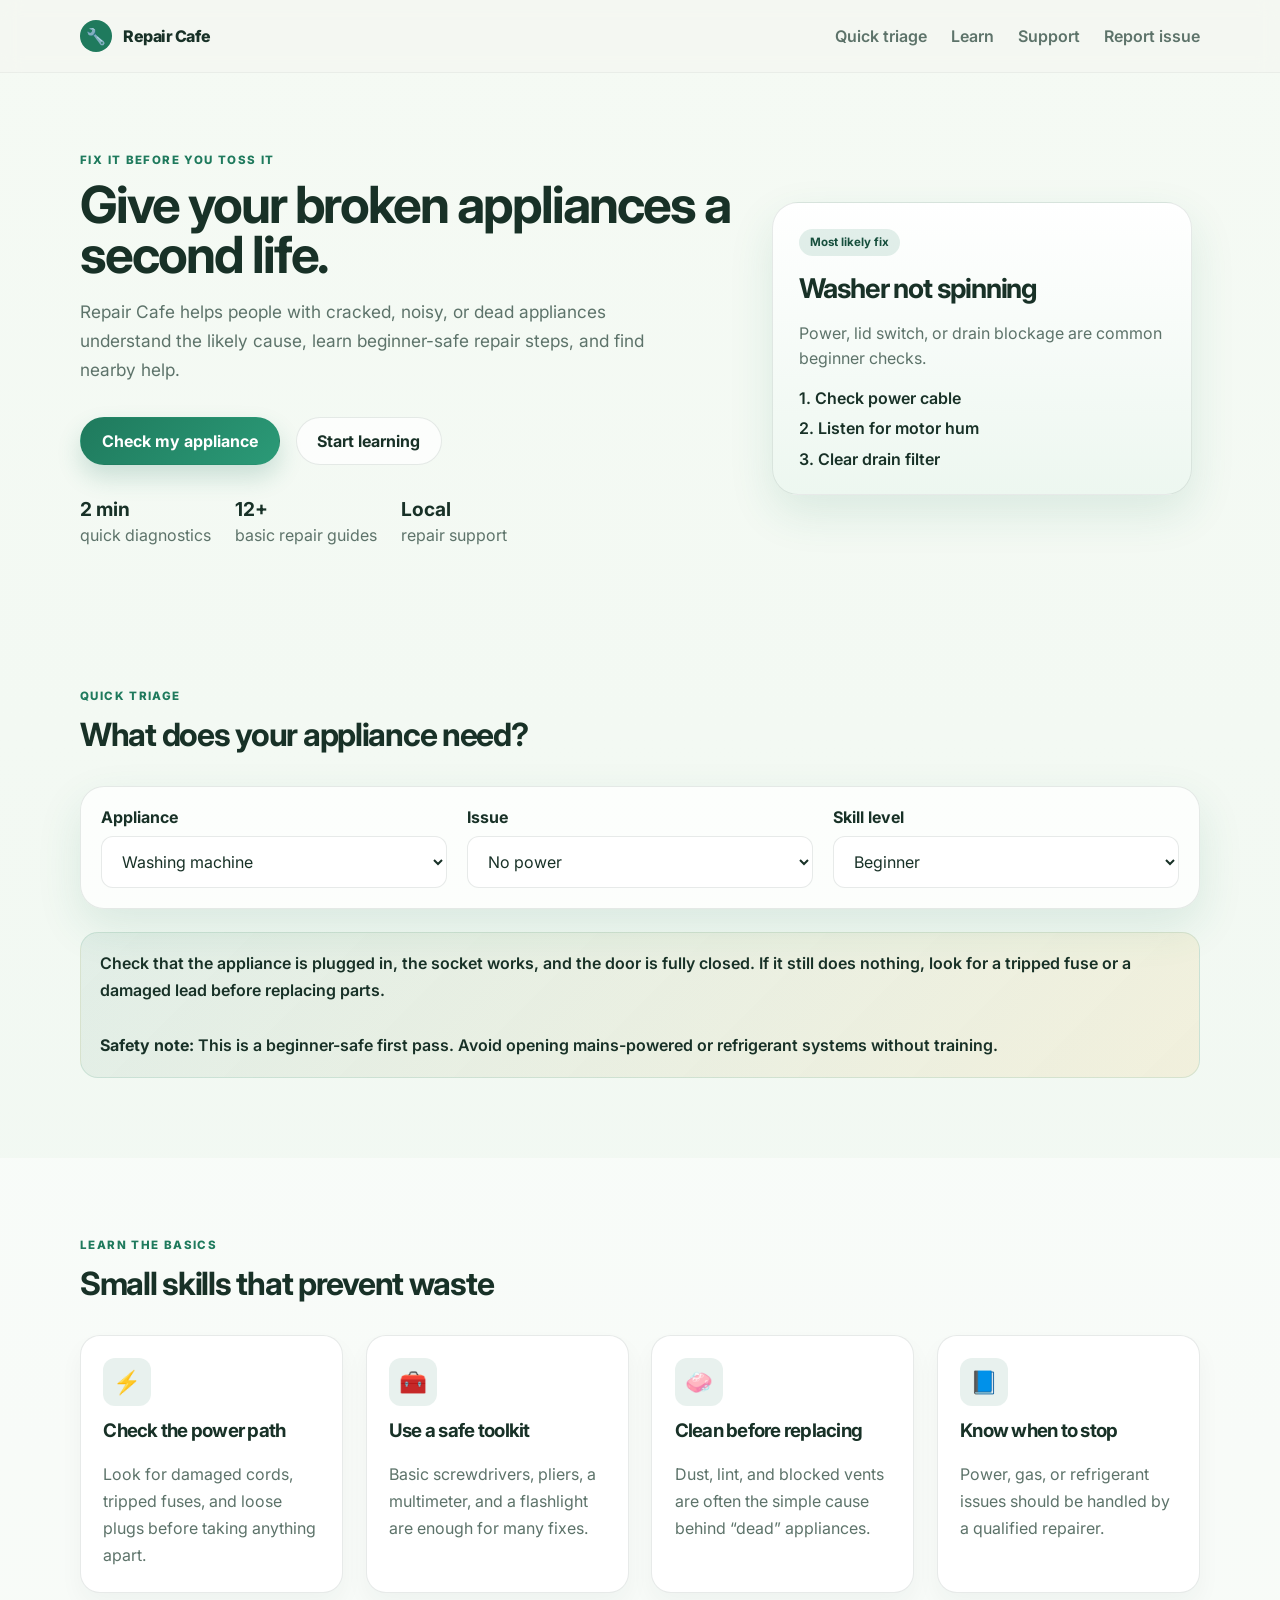
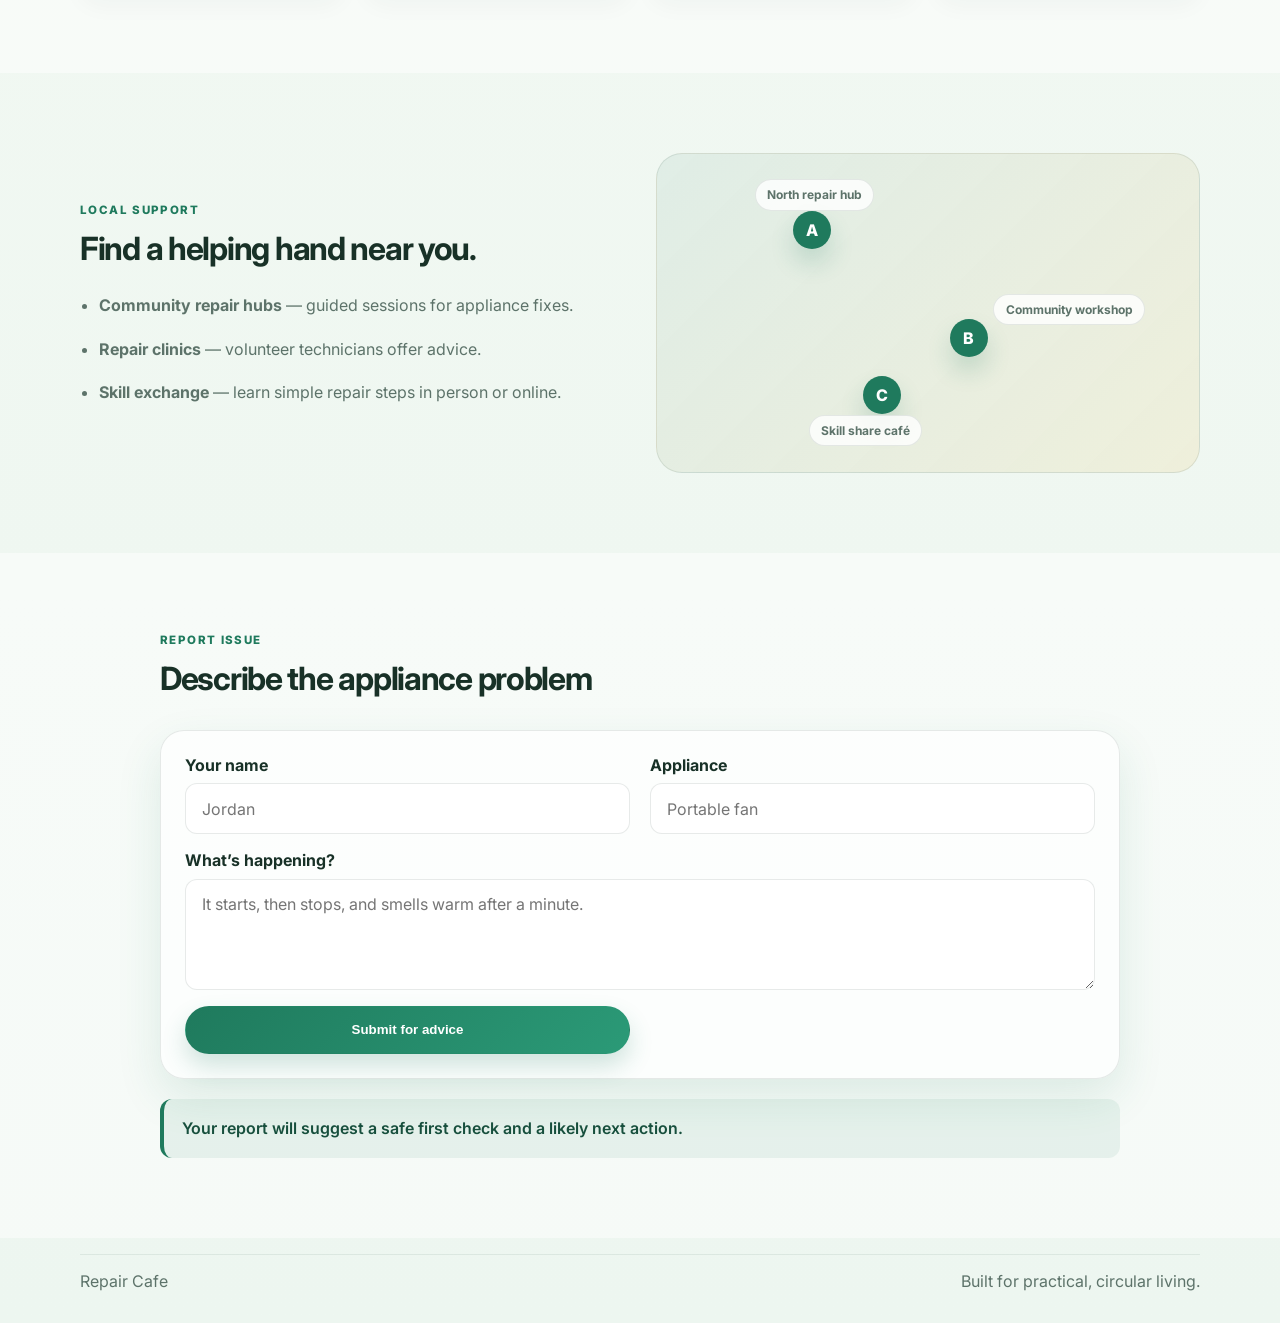
==== index.html @ 69045979 "Initial Repair Cafe app" ====
<!DOCTYPE html>
<html lang="en">
  <head>
    <meta charset="UTF-8" />
    <meta name="viewport" content="width=device-width, initial-scale=1.0" />
    <title>Repair Cafe</title>
    <meta
      name="description"
      content="Repair Cafe helps people diagnose small appliance problems, learn beginner repair skills, and find local repair support before discarding broken items."
    />
    <link rel="preconnect" href="https://fonts.googleapis.com" />
    <link rel="preconnect" href="https://fonts.gstatic.com" crossorigin />
    <link
      href="https://fonts.googleapis.com/css2?family=Inter:wght@400;500;600;700;800&display=swap"
      rel="stylesheet"
    />
    <link rel="stylesheet" href="styles.css" />
  </head>
  <body>
    <header class="topbar">
      <div class="container nav">
        <div class="brand">
          <span class="brand-mark">🔧</span>
          <span>Repair Cafe</span>
        </div>
        <nav class="nav-links">
          <a href="#triage">Quick triage</a>
          <a href="#lessons">Learn</a>
          <a href="#support">Support</a>
          <a href="#report">Report issue</a>
        </nav>
      </div>
    </header>

    <main>
      <section class="hero">
        <div class="container hero-grid">
          <div class="hero-copy">
            <p class="eyebrow">Fix it before you toss it</p>
            <h1>Give your broken appliances a second life.</h1>
            <p class="lead">
              Repair Cafe helps people with cracked, noisy, or dead appliances understand the
              likely cause, learn beginner-safe repair steps, and find nearby help.
            </p>
            <div class="hero-actions">
              <a href="#report" class="button primary">Check my appliance</a>
              <a href="#lessons" class="button secondary">Start learning</a>
            </div>
            <ul class="hero-stats">
              <li><strong>2 min</strong><span>quick diagnostics</span></li>
              <li><strong>12+</strong><span>basic repair guides</span></li>
              <li><strong>Local</strong><span>repair support</span></li>
            </ul>
          </div>

          <div class="hero-card">
            <div class="mini-card">
              <span class="chip success">Most likely fix</span>
              <h3>Washer not spinning</h3>
              <p>Power, lid switch, or drain blockage are common beginner checks.</p>
              <div class="step-list">
                <span>1. Check power cable</span>
                <span>2. Listen for motor hum</span>
                <span>3. Clear drain filter</span>
              </div>
            </div>
          </div>
        </div>
      </section>

      <section id="triage" class="triage section">
        <div class="container">
          <div class="section-heading">
            <p class="eyebrow">Quick triage</p>
            <h2>What does your appliance need?</h2>
          </div>

          <div class="triage-panel">
            <div class="field-group">
              <label for="applianceType">Appliance</label>
              <select id="applianceType">
                <option value="washing-machine">Washing machine</option>
                <option value="fan">Fan</option>
                <option value="kettle">Kettle</option>
                <option value="vacuum">Vacuum</option>
                <option value="microwave">Microwave</option>
                <option value="toaster">Toaster</option>
                <option value="fridge">Fridge</option>
              </select>
            </div>

            <div class="field-group">
              <label for="issueType">Issue</label>
              <select id="issueType">
                <option value="no-power">No power</option>
                <option value="makes-noise">Makes noise</option>
                <option value="overheats">Overheats</option>
                <option value="leaks">Leaks</option>
                <option value="not-working">Not working</option>
                <option value="slow">Runs slowly</option>
              </select>
            </div>

            <div class="field-group">
              <label for="skillLevel">Skill level</label>
              <select id="skillLevel">
                <option value="beginner">Beginner</option>
                <option value="confident">Confident beginner</option>
                <option value="intermediate">Intermediate</option>
              </select>
            </div>
          </div>

          <div class="result-box" id="diagnosisResult">
            We’ll suggest the safest first checks and the best next step.
          </div>
        </div>
      </section>

      <section id="lessons" class="section alt-bg">
        <div class="container">
          <div class="section-heading">
            <p class="eyebrow">Learn the basics</p>
            <h2>Small skills that prevent waste</h2>
          </div>

          <div class="cards-grid">
            <article class="info-card">
              <span class="icon">⚡</span>
              <h3>Check the power path</h3>
              <p>Look for damaged cords, tripped fuses, and loose plugs before taking anything apart.</p>
            </article>
            <article class="info-card">
              <span class="icon">🧰</span>
              <h3>Use a safe toolkit</h3>
              <p>Basic screwdrivers, pliers, a multimeter, and a flashlight are enough for many fixes.</p>
            </article>
            <article class="info-card">
              <span class="icon">🧼</span>
              <h3>Clean before replacing</h3>
              <p>Dust, lint, and blocked vents are often the simple cause behind “dead” appliances.</p>
            </article>
            <article class="info-card">
              <span class="icon">📘</span>
              <h3>Know when to stop</h3>
              <p>Power, gas, or refrigerant issues should be handled by a qualified repairer.</p>
            </article>
          </div>
        </div>
      </section>

      <section id="support" class="section">
        <div class="container support-layout">
          <div>
            <p class="eyebrow">Local support</p>
            <h2>Find a helping hand near you.</h2>
            <ul class="support-list">
              <li><strong>Community repair hubs</strong> — guided sessions for appliance fixes.</li>
              <li><strong>Repair clinics</strong> — volunteer technicians offer advice.</li>
              <li><strong>Skill exchange</strong> — learn simple repair steps in person or online.</li>
            </ul>
          </div>

          <div class="map-card">
            <div class="map-pin pin-a">A</div>
            <div class="map-pin pin-b">B</div>
            <div class="map-pin pin-c">C</div>
            <div class="map-label label-a">North repair hub</div>
            <div class="map-label label-b">Community workshop</div>
            <div class="map-label label-c">Skill share café</div>
          </div>
        </div>
      </section>

      <section id="report" class="section alt-bg">
        <div class="container form-wrap">
          <div class="section-heading narrow">
            <p class="eyebrow">Report issue</p>
            <h2>Describe the appliance problem</h2>
          </div>

          <form id="repairForm" class="repair-form">
            <div class="field-group">
              <label for="name">Your name</label>
              <input id="name" type="text" placeholder="Jordan" />
            </div>
            <div class="field-group">
              <label for="appliance">Appliance</label>
              <input id="appliance" type="text" placeholder="Portable fan" />
            </div>
            <div class="field-group full-width">
              <label for="symptoms">What’s happening?</label>
              <textarea id="symptoms" rows="4" placeholder="It starts, then stops, and smells warm after a minute."></textarea>
            </div>
            <button type="submit" class="button primary">Submit for advice</button>
          </form>

          <div id="formOutput" class="form-output" aria-live="polite">
            Your report will suggest a safe first check and a likely next action.
          </div>
        </div>
      </section>
    </main>

    <footer class="footer">
      <div class="container footer-row">
        <span>Repair Cafe</span>
        <span>Built for practical, circular living.</span>
      </div>
    </footer>

    <script src="script.js"></script>
  </body>
</html>
---- styles.css ----
:root {
  --bg: #f4f7f2;
  --surface: #ffffff;
  --surface-strong: #eef7ee;
  --primary: #1f7a5d;
  --primary-dark: #174f3d;
  --accent: #f0b841;
  --text: #183127;
  --muted: #5d736a;
  --border: rgba(24, 49, 39, 0.1);
  --shadow: 0 18px 45px rgba(31, 122, 93, 0.12);
}

* {
  box-sizing: border-box;
}

html {
  scroll-behavior: smooth;
}

body {
  margin: 0;
  font-family: "Inter", sans-serif;
  background: linear-gradient(180deg, #f5faf4 0%, #edf6f0 100%);
  color: var(--text);
}

a {
  color: inherit;
  text-decoration: none;
}

img {
  max-width: 100%;
  display: block;
}

.container {
  width: min(1120px, calc(100% - 2rem));
  margin: 0 auto;
}

.section {
  padding: 5rem 0;
}

.alt-bg {
  background: rgba(255, 255, 255, 0.52);
}

.topbar {
  position: sticky;
  top: 0;
  z-index: 20;
  background: rgba(244, 247, 242, 0.82);
  backdrop-filter: blur(10px);
  border-bottom: 1px solid rgba(24, 49, 39, 0.05);
}

.nav {
  display: flex;
  align-items: center;
  justify-content: space-between;
  min-height: 72px;
}

.brand {
  display: inline-flex;
  align-items: center;
  gap: 0.7rem;
  font-weight: 800;
  letter-spacing: -0.03em;
}

.brand-mark {
  display: inline-grid;
  place-items: center;
  width: 2rem;
  height: 2rem;
  border-radius: 50%;
  background: var(--primary);
  color: white;
}

.nav-links {
  display: flex;
  gap: 1.5rem;
  color: var(--muted);
  font-weight: 600;
}

.hero {
  padding: 5rem 0 4rem;
}

.hero-grid {
  display: grid;
  grid-template-columns: 1.2fr 0.8fr;
  gap: 2rem;
  align-items: center;
}

.eyebrow {
  margin: 0 0 0.75rem;
  color: var(--primary);
  text-transform: uppercase;
  letter-spacing: 0.12em;
  font-size: 0.72rem;
  font-weight: 800;
}

h1,
h2,
h3 {
  margin-top: 0;
  letter-spacing: -0.04em;
}

h1 {
  font-size: clamp(2.6rem, 4vw, 4.4rem);
  line-height: 0.98;
  margin-bottom: 1rem;
}

h2 {
  font-size: clamp(2rem, 2.4vw, 3rem);
  margin-bottom: 1.5rem;
}

.lead {
  max-width: 620px;
  font-size: 1.08rem;
  line-height: 1.7;
  color: var(--muted);
}

.hero-actions {
  display: flex;
  flex-wrap: wrap;
  gap: 1rem;
  margin: 2rem 0;
}

.button {
  display: inline-flex;
  align-items: center;
  justify-content: center;
  min-height: 48px;
  padding: 0.8rem 1.3rem;
  border-radius: 999px;
  font-weight: 700;
  border: 1px solid transparent;
  transition: transform 0.15s ease, box-shadow 0.15s ease;
}

.button:hover {
  transform: translateY(-1px);
}

.button.primary {
  background: linear-gradient(135deg, var(--primary), #2b9a77);
  color: white;
  box-shadow: 0 12px 25px rgba(31, 122, 93, 0.2);
}

.button.secondary {
  border-color: var(--border);
  background: rgba(255, 255, 255, 0.7);
}

.hero-stats {
  display: flex;
  gap: 1.5rem;
  flex-wrap: wrap;
  list-style: none;
  padding: 0;
  margin: 1.5rem 0 0;
}

.hero-stats li {
  display: flex;
  flex-direction: column;
  gap: 0.25rem;
  color: var(--muted);
}

.hero-stats strong {
  font-size: 1.2rem;
  color: var(--text);
}

.hero-card {
  display: flex;
  justify-content: center;
}

.mini-card {
  width: min(100%, 420px);
  background: linear-gradient(180deg, var(--surface) 0%, #edf7f0 100%);
  border: 1px solid var(--border);
  border-radius: 26px;
  box-shadow: var(--shadow);
  padding: 1.6rem;
}

.chip {
  display: inline-flex;
  align-items: center;
  padding: 0.4rem 0.7rem;
  border-radius: 999px;
  font-size: 0.72rem;
  font-weight: 700;
}

.chip.success {
  background: rgba(31, 122, 93, 0.12);
  color: var(--primary-dark);
}

.mini-card h3 {
  margin: 1rem 0 0.4rem;
  font-size: 1.7rem;
}

.mini-card p {
  color: var(--muted);
  line-height: 1.6;
  margin-bottom: 1rem;
}

.step-list {
  display: grid;
  gap: 0.65rem;
  color: var(--text);
  font-weight: 600;
}

.section-heading {
  margin-bottom: 2rem;
}

.section-heading.narrow {
  max-width: 480px;
}

.triage-panel {
  display: grid;
  grid-template-columns: repeat(3, minmax(0, 1fr));
  gap: 1.25rem;
  background: rgba(255, 255, 255, 0.72);
  border: 1px solid var(--border);
  border-radius: 24px;
  padding: 1.25rem;
  box-shadow: var(--shadow);
}

.field-group {
  display: flex;
  flex-direction: column;
  gap: 0.55rem;
}

.field-group label {
  font-weight: 700;
  color: var(--text);
}

select,
input,
textarea {
  width: 100%;
  padding: 0.9rem 1rem;
  border-radius: 12px;
  border: 1px solid var(--border);
  background: #fff;
  font: inherit;
  color: var(--text);
}

.result-box {
  margin-top: 1.4rem;
  background: linear-gradient(135deg, rgba(31, 122, 93, 0.08), rgba(240, 184, 65, 0.12));
  border: 1px solid rgba(31, 122, 93, 0.12);
  border-radius: 18px;
  padding: 1.1rem 1.2rem;
  line-height: 1.7;
  font-weight: 600;
}

.cards-grid {
  display: grid;
  grid-template-columns: repeat(4, minmax(0, 1fr));
  gap: 1.4rem;
}

.info-card {
  background: var(--surface);
  border: 1px solid var(--border);
  border-radius: 20px;
  padding: 1.4rem;
  box-shadow: 0 12px 24px rgba(24, 49, 39, 0.04);
}

.icon {
  display: inline-grid;
  place-items: center;
  width: 3rem;
  height: 3rem;
  border-radius: 12px;
  background: rgba(31, 122, 93, 0.1);
  font-size: 1.4rem;
  margin-bottom: 0.8rem;
}

.info-card p {
  margin: 0;
  color: var(--muted);
  line-height: 1.7;
}

.support-layout {
  display: grid;
  grid-template-columns: 1fr 1fr;
  gap: 2rem;
  align-items: center;
}

.support-list {
  display: grid;
  gap: 1rem;
  padding-left: 1.2rem;
  color: var(--muted);
  line-height: 1.7;
}

.map-card {
  position: relative;
  min-height: 320px;
  border-radius: 26px;
  background: linear-gradient(135deg, rgba(31, 122, 93, 0.08), rgba(240, 184, 65, 0.12));
  border: 1px solid var(--border);
  overflow: hidden;
}

.map-pin {
  position: absolute;
  width: 2.4rem;
  height: 2.4rem;
  display: grid;
  place-items: center;
  border-radius: 50%;
  font-weight: 800;
  background: var(--primary);
  color: white;
  box-shadow: 0 14px 24px rgba(31, 122, 93, 0.2);
}

.pin-a { top: 18%; left: 25%; }
.pin-b { top: 52%; left: 54%; }
.pin-c { bottom: 18%; left: 38%; }

.map-label {
  position: absolute;
  background: rgba(255, 255, 255, 0.8);
  border: 1px solid var(--border);
  border-radius: 999px;
  padding: 0.45rem 0.7rem;
  font-size: 0.75rem;
  font-weight: 700;
  color: var(--muted);
}

.label-a { top: 8%; left: 18%; }
.label-b { top: 44%; right: 10%; }
.label-c { bottom: 8%; left: 28%; }

.form-wrap {
  max-width: 960px;
}

.repair-form {
  display: grid;
  grid-template-columns: repeat(2, minmax(0, 1fr));
  gap: 1rem 1.25rem;
  background: rgba(255, 255, 255, 0.68);
  border: 1px solid var(--border);
  border-radius: 24px;
  padding: 1.5rem;
  box-shadow: var(--shadow);
}

.full-width {
  grid-column: 1 / -1;
}

.form-output {
  margin-top: 1.25rem;
  background: rgba(31, 122, 93, 0.08);
  color: var(--primary-dark);
  border-left: 4px solid var(--primary);
  border-radius: 12px;
  padding: 1rem 1.1rem;
  line-height: 1.7;
  font-weight: 600;
}

.footer {
  padding: 1rem 0 2rem;
  color: var(--muted);
}

.footer-row {
  display: flex;
  justify-content: space-between;
  gap: 1rem;
  border-top: 1px solid rgba(24, 49, 39, 0.08);
  padding-top: 1rem;
}

@media (max-width: 820px) {
  .hero-grid,
  .support-layout,
  .triage-panel,
  .cards-grid,
  .repair-form {
    grid-template-columns: 1fr;
  }

  .nav {
    align-items: flex-start;
    padding: 0.8rem 0;
    gap: 1rem;
    flex-direction: column;
  }

  .nav-links {
    flex-wrap: wrap;
    gap: 0.8rem 1rem;
  }

  .footer-row {
    flex-direction: column;
  }
}
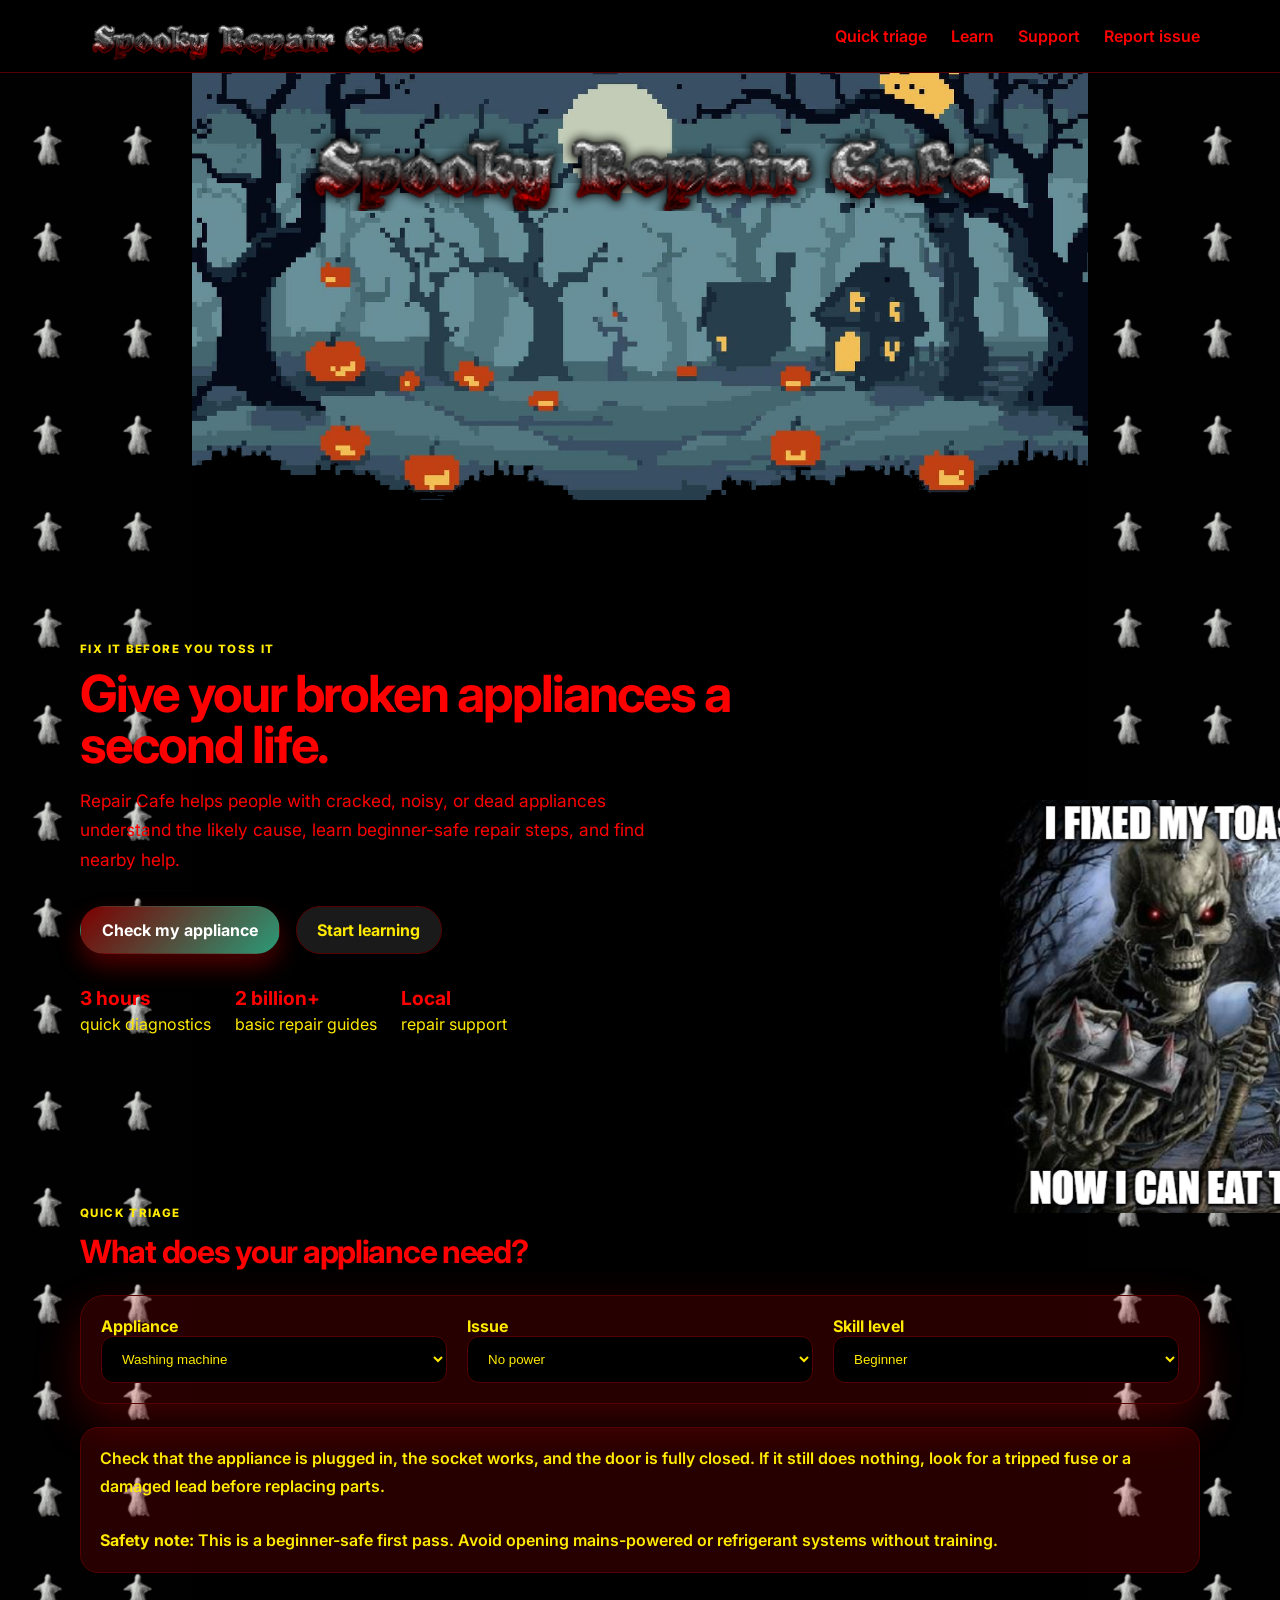
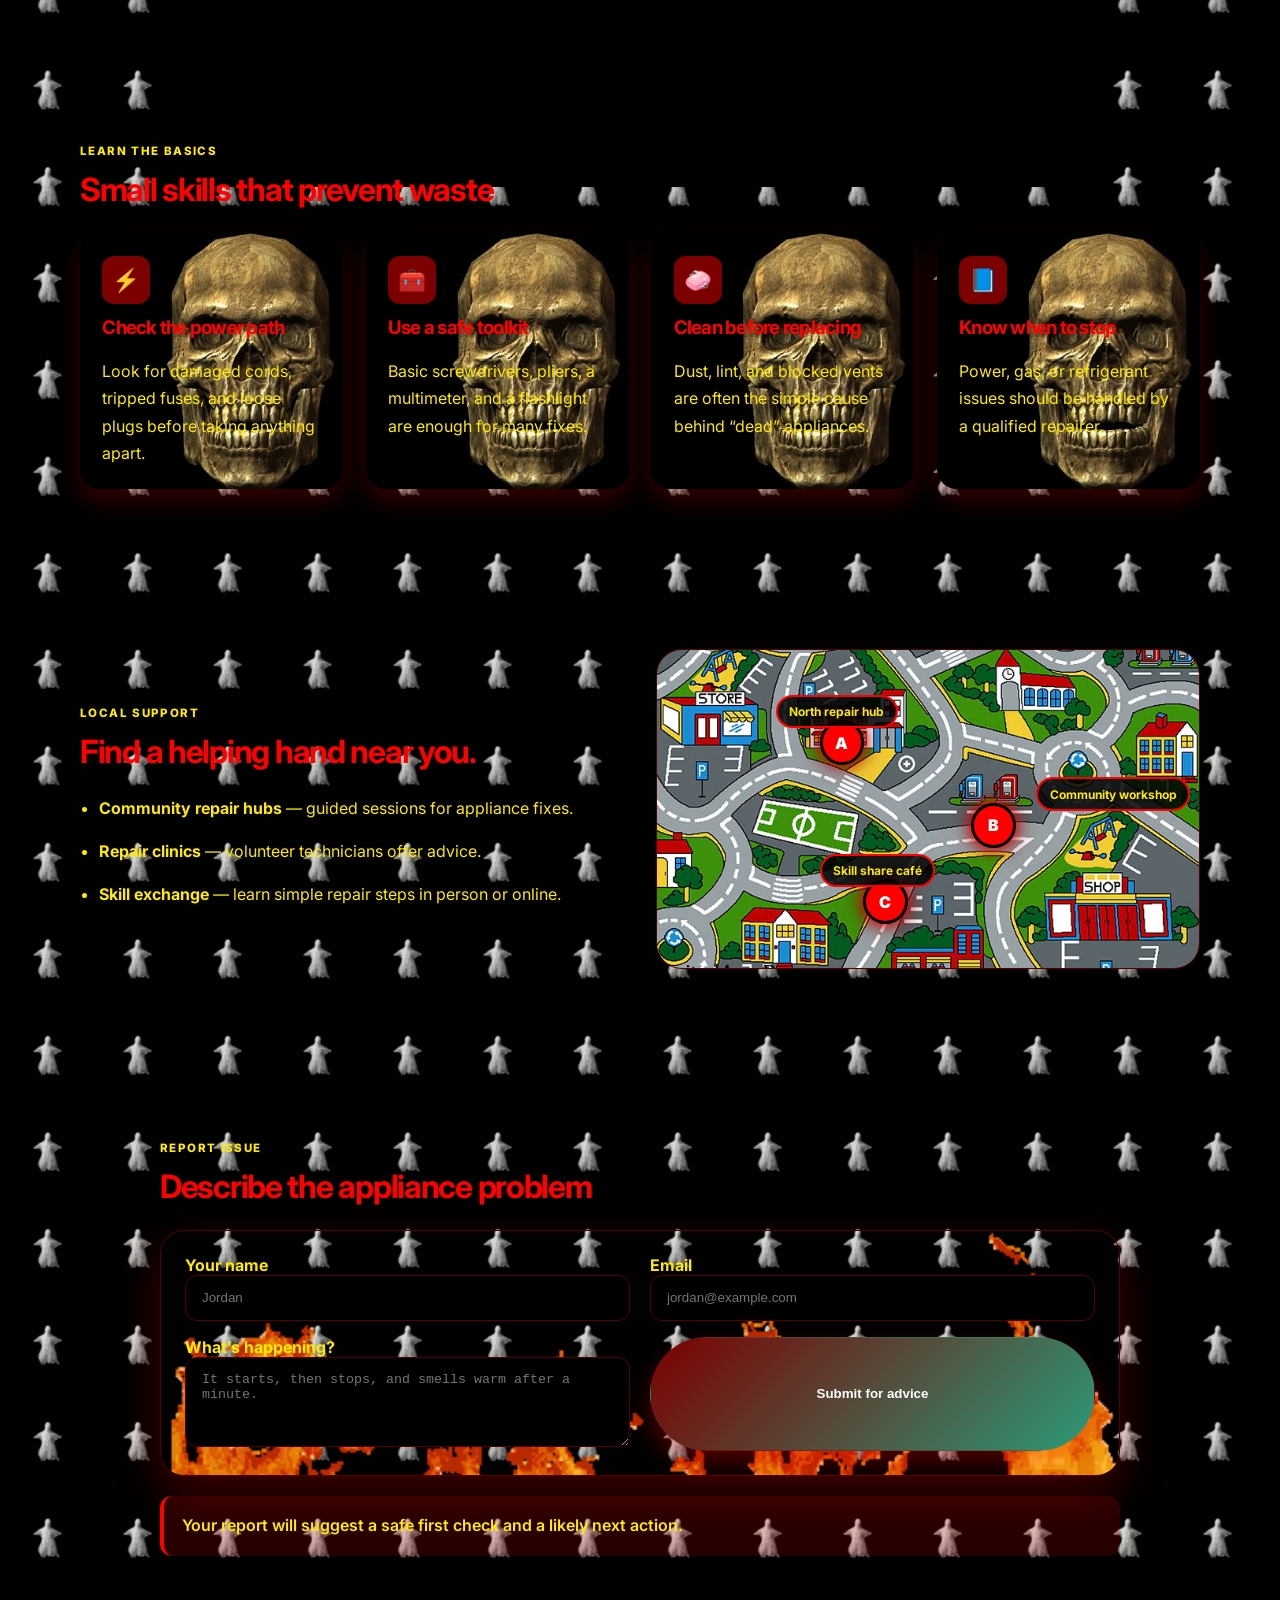
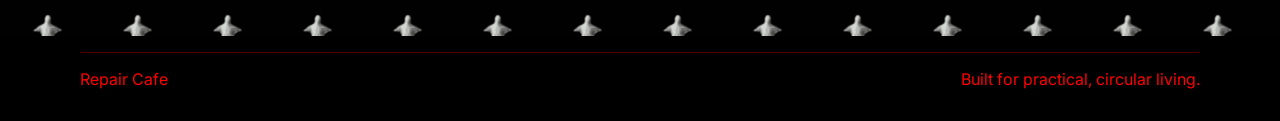
==== commit 8fb09cd6: "Publish spooky Repair Cafe assignment" ====
--- a/index.html
+++ b/index.html
@@ -3,71 +3,105 @@
   <head>
     <meta charset="UTF-8" />
     <meta name="viewport" content="width=device-width, initial-scale=1.0" />
-    <title>Repair Cafe</title>
+    <title>Spooky Repair Cafe</title>
+
+    <link rel="icon" type="image" href="/images/Costly-Repair2-300x300.png" />
+
     <meta
       name="description"
       content="Repair Cafe helps people diagnose small appliance problems, learn beginner repair skills, and find local repair support before discarding broken items."
     />
+
     <link rel="preconnect" href="https://fonts.googleapis.com" />
     <link rel="preconnect" href="https://fonts.gstatic.com" crossorigin />
     <link
       href="https://fonts.googleapis.com/css2?family=Inter:wght@400;500;600;700;800&display=swap"
       rel="stylesheet"
     />
+
     <link rel="stylesheet" href="styles.css" />
   </head>
+
   <body>
+
+    
+
+    <!-- Centered scrolling backdrop image -->
+    <div class="center-backdrop">
+      <img src="images/spookyimage.png" alt="" class="backdrop-img">
+    </div>
+
+    <!-- Header -->
     <header class="topbar">
       <div class="container nav">
+        
+
+        <!-- Brand logo -->
         <div class="brand">
-          <span class="brand-mark">🔧</span>
-          <span>Repair Cafe</span>
-        </div>
+          <img src="images/Cool Text - Spooky Repair Caf 516653141923763.png"
+               alt="Spooky Repair Cafe Logo"
+               class="brand-logo">
+        </div>
+
+        <!-- Navigation -->
         <nav class="nav-links">
           <a href="#triage">Quick triage</a>
           <a href="#lessons">Learn</a>
           <a href="#support">Support</a>
           <a href="#report">Report issue</a>
         </nav>
+
       </div>
     </header>
 
+    <!-- Main content -->
     <main>
+
+  <!-- Image directly under navbar -->
+  <div class="top-body-image-wrapper">
+    <img src="images/Cool Text - Spooky Repair Caf 516653141923763.png" alt="Top Body Image" class="top-body-image">
+  </div>
+  <div class="skeleton-parade">
+  <img src="images/200w.gif" class="skeleton">
+  <img src="images/200w.gif" class="skeleton">
+  <img src="images/200w.gif" class="skeleton">
+  </div>
+
+
+
+
+
+      <!-- Hero -->
       <section class="hero">
         <div class="container hero-grid">
           <div class="hero-copy">
             <p class="eyebrow">Fix it before you toss it</p>
             <h1>Give your broken appliances a second life.</h1>
+            
+
             <p class="lead">
               Repair Cafe helps people with cracked, noisy, or dead appliances understand the
               likely cause, learn beginner-safe repair steps, and find nearby help.
             </p>
+
             <div class="hero-actions">
               <a href="#report" class="button primary">Check my appliance</a>
               <a href="#lessons" class="button secondary">Start learning</a>
             </div>
+
             <ul class="hero-stats">
-              <li><strong>2 min</strong><span>quick diagnostics</span></li>
-              <li><strong>12+</strong><span>basic repair guides</span></li>
+              <li><strong>3 hours</strong><span>quick diagnostics</span></li>
+              <li><strong>2 billion+</strong><span>basic repair guides</span></li>
               <li><strong>Local</strong><span>repair support</span></li>
             </ul>
           </div>
-
-          <div class="hero-card">
-            <div class="mini-card">
-              <span class="chip success">Most likely fix</span>
-              <h3>Washer not spinning</h3>
-              <p>Power, lid switch, or drain blockage are common beginner checks.</p>
-              <div class="step-list">
-                <span>1. Check power cable</span>
-                <span>2. Listen for motor hum</span>
-                <span>3. Clear drain filter</span>
-              </div>
-            </div>
-          </div>
-        </div>
-      </section>
-
+        </div>
+        <div class="free-image-container">
+  <img src="images/Screenshot 2026-10-01 221556.png" class="free-image">
+</div>
+      </section>
+
+      <!-- Triage -->
       <section id="triage" class="triage section">
         <div class="container">
           <div class="section-heading">
@@ -117,6 +151,7 @@
         </div>
       </section>
 
+      <!-- Lessons -->
       <section id="lessons" class="section alt-bg">
         <div class="container">
           <div class="section-heading">
@@ -130,16 +165,19 @@
               <h3>Check the power path</h3>
               <p>Look for damaged cords, tripped fuses, and loose plugs before taking anything apart.</p>
             </article>
+
             <article class="info-card">
               <span class="icon">🧰</span>
               <h3>Use a safe toolkit</h3>
               <p>Basic screwdrivers, pliers, a multimeter, and a flashlight are enough for many fixes.</p>
             </article>
+
             <article class="info-card">
               <span class="icon">🧼</span>
               <h3>Clean before replacing</h3>
               <p>Dust, lint, and blocked vents are often the simple cause behind “dead” appliances.</p>
             </article>
+
             <article class="info-card">
               <span class="icon">📘</span>
               <h3>Know when to stop</h3>
@@ -149,11 +187,13 @@
         </div>
       </section>
 
+      <!-- Support -->
       <section id="support" class="section">
         <div class="container support-layout">
           <div>
             <p class="eyebrow">Local support</p>
             <h2>Find a helping hand near you.</h2>
+
             <ul class="support-list">
               <li><strong>Community repair hubs</strong> — guided sessions for appliance fixes.</li>
               <li><strong>Repair clinics</strong> — volunteer technicians offer advice.</li>
@@ -165,6 +205,7 @@
             <div class="map-pin pin-a">A</div>
             <div class="map-pin pin-b">B</div>
             <div class="map-pin pin-c">C</div>
+
             <div class="map-label label-a">North repair hub</div>
             <div class="map-label label-b">Community workshop</div>
             <div class="map-label label-c">Skill share café</div>
@@ -172,6 +213,7 @@
         </div>
       </section>
 
+      <!-- Report -->
       <section id="report" class="section alt-bg">
         <div class="container form-wrap">
           <div class="section-heading narrow">
@@ -184,14 +226,17 @@
               <label for="name">Your name</label>
               <input id="name" type="text" placeholder="Jordan" />
             </div>
-            <div class="field-group">
-              <label for="appliance">Appliance</label>
-              <input id="appliance" type="text" placeholder="Portable fan" />
-            </div>
+
+            <div class="field-group">
+              <label for="email">Email</label>
+              <input id="email" type="email" placeholder="jordan@example.com" />
+            </div>
+
             <div class="field-group full-width">
               <label for="symptoms">What’s happening?</label>
               <textarea id="symptoms" rows="4" placeholder="It starts, then stops, and smells warm after a minute."></textarea>
             </div>
+
             <button type="submit" class="button primary">Submit for advice</button>
           </form>
 
@@ -200,14 +245,20 @@
           </div>
         </div>
       </section>
+
     </main>
 
+    <!-- Footer -->
     <footer class="footer">
       <div class="container footer-row">
         <span>Repair Cafe</span>
         <span>Built for practical, circular living.</span>
       </div>
+      </div>
     </footer>
+
+
+
 
     <script src="script.js"></script>
   </body>
--- a/styles.css
+++ b/styles.css
@@ -1,33 +1,26 @@
-:root {
-  --bg: #f4f7f2;
-  --surface: #ffffff;
-  --surface-strong: #eef7ee;
-  --primary: #1f7a5d;
-  --primary-dark: #174f3d;
-  --accent: #f0b841;
-  --text: #183127;
-  --muted: #5d736a;
-  --border: rgba(24, 49, 39, 0.1);
-  --shadow: 0 18px 45px rgba(31, 122, 93, 0.12);
-}
-
+/* --------------------------------------------------
+   Global
+-------------------------------------------------- */
 * {
   box-sizing: border-box;
 }
 
 html {
-  scroll-behavior: smooth;
+  background-color: #000;
+  background-image: url("images/ghost-ghost-spinning.gif");
+  background-size: 90px;
 }
 
 body {
   margin: 0;
   font-family: "Inter", sans-serif;
-  background: linear-gradient(180deg, #f5faf4 0%, #edf6f0 100%);
-  color: var(--text);
+  color: #ff0000; /* main spooky red */
+  position: relative;
+  background-color: transparent;
 }
 
 a {
-  color: inherit;
+  color: #ff0000;
   text-decoration: none;
 }
 
@@ -45,17 +38,34 @@
   padding: 5rem 0;
 }
 
-.alt-bg {
-  background: rgba(255, 255, 255, 0.52);
-}
-
+/* --------------------------------------------------
+   Center Backdrop
+-------------------------------------------------- */
+.center-backdrop {
+  position: absolute;
+  top: 0;
+  left: 50%;
+  transform: translateX(-50%);
+  width: 70vw;
+  z-index: -1;
+  pointer-events: none;
+}
+
+.backdrop-img {
+  width: 100%;
+  height: auto;
+  display: block;
+}
+
+/* --------------------------------------------------
+   Topbar / Navigation
+-------------------------------------------------- */
 .topbar {
   position: sticky;
   top: 0;
   z-index: 20;
-  background: rgba(244, 247, 242, 0.82);
-  backdrop-filter: blur(10px);
-  border-bottom: 1px solid rgba(24, 49, 39, 0.05);
+  background: #000;
+  border-bottom: 1px solid #550000;
 }
 
 .nav {
@@ -66,30 +76,26 @@
 }
 
 .brand {
-  display: inline-flex;
+  display: flex;
   align-items: center;
-  gap: 0.7rem;
-  font-weight: 800;
-  letter-spacing: -0.03em;
-}
-
-.brand-mark {
-  display: inline-grid;
-  place-items: center;
-  width: 2rem;
-  height: 2rem;
-  border-radius: 50%;
-  background: var(--primary);
-  color: white;
+}
+
+.brand-logo {
+  height: 48px;
+  width: auto;
+  display: block;
 }
 
 .nav-links {
   display: flex;
   gap: 1.5rem;
-  color: var(--muted);
+  color: #ffea00; /* spooky yellow */
   font-weight: 600;
 }
 
+/* --------------------------------------------------
+   Hero
+-------------------------------------------------- */
 .hero {
   padding: 5rem 0 4rem;
 }
@@ -102,19 +108,18 @@
 }
 
 .eyebrow {
-  margin: 0 0 0.75rem;
-  color: var(--primary);
+  margin-bottom: 0.75rem;
+  color: #ffea00; /* rotten yellow */
   text-transform: uppercase;
   letter-spacing: 0.12em;
   font-size: 0.72rem;
   font-weight: 800;
 }
 
-h1,
-h2,
-h3 {
+h1, h2, h3 {
   margin-top: 0;
   letter-spacing: -0.04em;
+  color: #ff0000;
 }
 
 h1 {
@@ -132,7 +137,7 @@
   max-width: 620px;
   font-size: 1.08rem;
   line-height: 1.7;
-  color: var(--muted);
+  color: #ff0000;
 }
 
 .hero-actions {
@@ -159,14 +164,15 @@
 }
 
 .button.primary {
-  background: linear-gradient(135deg, var(--primary), #2b9a77);
-  color: white;
-  box-shadow: 0 12px 25px rgba(31, 122, 93, 0.2);
+  background: linear-gradient(135deg, #7d0000, #2b9a77);
+  color: #fff;
+  box-shadow: 0 12px 25px rgba(255, 0, 0, 0.3);
 }
 
 .button.secondary {
-  border-color: var(--border);
-  background: rgba(255, 255, 255, 0.7);
+  border-color: #550000;
+  background: rgba(255, 255, 255, 0.1);
+  color: #ffea00;
 }
 
 .hero-stats {
@@ -175,95 +181,38 @@
   flex-wrap: wrap;
   list-style: none;
   padding: 0;
-  margin: 1.5rem 0 0;
+  margin-top: 1.5rem;
 }
 
 .hero-stats li {
   display: flex;
   flex-direction: column;
   gap: 0.25rem;
-  color: var(--muted);
+  color: #ffea00;
 }
 
 .hero-stats strong {
   font-size: 1.2rem;
-  color: var(--text);
-}
-
-.hero-card {
-  display: flex;
-  justify-content: center;
-}
-
-.mini-card {
-  width: min(100%, 420px);
-  background: linear-gradient(180deg, var(--surface) 0%, #edf7f0 100%);
-  border: 1px solid var(--border);
-  border-radius: 26px;
-  box-shadow: var(--shadow);
-  padding: 1.6rem;
-}
-
-.chip {
-  display: inline-flex;
-  align-items: center;
-  padding: 0.4rem 0.7rem;
-  border-radius: 999px;
-  font-size: 0.72rem;
-  font-weight: 700;
-}
-
-.chip.success {
-  background: rgba(31, 122, 93, 0.12);
-  color: var(--primary-dark);
-}
-
-.mini-card h3 {
-  margin: 1rem 0 0.4rem;
-  font-size: 1.7rem;
-}
-
-.mini-card p {
-  color: var(--muted);
-  line-height: 1.6;
-  margin-bottom: 1rem;
-}
-
-.step-list {
-  display: grid;
-  gap: 0.65rem;
-  color: var(--text);
-  font-weight: 600;
-}
-
-.section-heading {
-  margin-bottom: 2rem;
-}
-
-.section-heading.narrow {
-  max-width: 480px;
-}
-
+  color: #ff0000;
+}
+
+/* --------------------------------------------------
+   Triage Panel
+-------------------------------------------------- */
 .triage-panel {
   display: grid;
-  grid-template-columns: repeat(3, minmax(0, 1fr));
+  background: rgba(255, 0, 0, 0.15);
+  grid-template-columns: repeat(3, 1fr);
   gap: 1.25rem;
-  background: rgba(255, 255, 255, 0.72);
-  border: 1px solid var(--border);
+  border: 1px solid #550000;
   border-radius: 24px;
   padding: 1.25rem;
-  box-shadow: var(--shadow);
-}
-
-.field-group {
-  display: flex;
-  flex-direction: column;
-  gap: 0.55rem;
+  box-shadow: 0 18px 45px rgba(255, 0, 0, 0.25);
 }
 
 .field-group label {
   font-weight: 700;
-  color: var(--text);
+  color: #ffea00;
 }
 
 select,
@@ -272,34 +221,37 @@
   width: 100%;
   padding: 0.9rem 1rem;
   border-radius: 12px;
-  border: 1px solid var(--border);
-  background: #fff;
-  font: inherit;
-  color: var(--text);
+  border: 1px solid #550000;
+  background: #000;
+  color: #ffea00;
 }
 
 .result-box {
   margin-top: 1.4rem;
-  background: linear-gradient(135deg, rgba(31, 122, 93, 0.08), rgba(240, 184, 65, 0.12));
-  border: 1px solid rgba(31, 122, 93, 0.12);
+  background: rgba(255, 0, 0, 0.15);
+  border: 1px solid #550000;
   border-radius: 18px;
   padding: 1.1rem 1.2rem;
   line-height: 1.7;
   font-weight: 600;
-}
-
+  color: #ffea00;
+}
+
+/* --------------------------------------------------
+   Cards Grid
+-------------------------------------------------- */
 .cards-grid {
   display: grid;
-  grid-template-columns: repeat(4, minmax(0, 1fr));
+  grid-template-columns: repeat(4, 1fr);
   gap: 1.4rem;
 }
 
 .info-card {
-  background: var(--surface);
-  border: 1px solid var(--border);
+  background-image: url("images/hqdefault.jpg");
+  background-size: cover;
   border-radius: 20px;
   padding: 1.4rem;
-  box-shadow: 0 12px 24px rgba(24, 49, 39, 0.04);
+  box-shadow: 0 12px 24px rgba(255, 0, 0, 0.2);
 }
 
 .icon {
@@ -308,17 +260,21 @@
   width: 3rem;
   height: 3rem;
   border-radius: 12px;
-  background: rgba(31, 122, 93, 0.1);
+  background: #7d0000;
   font-size: 1.4rem;
   margin-bottom: 0.8rem;
+  color: #ffea00;
 }
 
 .info-card p {
   margin: 0;
-  color: var(--muted);
+  color: #ffea00;
   line-height: 1.7;
 }
 
+/* --------------------------------------------------
+   Support Section
+-------------------------------------------------- */
 .support-layout {
   display: grid;
   grid-template-columns: 1fr 1fr;
@@ -330,7 +286,7 @@
   display: grid;
   gap: 1rem;
   padding-left: 1.2rem;
-  color: var(--muted);
+  color: #ffea00;
   line-height: 1.7;
 }
 
@@ -338,86 +294,105 @@
   position: relative;
   min-height: 320px;
   border-radius: 26px;
-  background: linear-gradient(135deg, rgba(31, 122, 93, 0.08), rgba(240, 184, 65, 0.12));
-  border: 1px solid var(--border);
+  background-image: url("images/s-l1200.jpg");
+  background-size: cover;
+  background-position: center;
+  border: 1px solid #550000;
   overflow: hidden;
-}
-
+  z-index: 1;
+}
+
+/* Map pins – visible, glowing, readable */
 .map-pin {
   position: absolute;
-  width: 2.4rem;
-  height: 2.4rem;
+  width: 2.8rem;
+  height: 2.8rem;
   display: grid;
   place-items: center;
   border-radius: 50%;
-  font-weight: 800;
-  background: var(--primary);
-  color: white;
-  box-shadow: 0 14px 24px rgba(31, 122, 93, 0.2);
-}
-
-.pin-a { top: 18%; left: 25%; }
-.pin-b { top: 52%; left: 54%; }
-.pin-c { bottom: 18%; left: 38%; }
-
+  font-weight: 900;
+  background: #ff0000;
+  color: #ffffff;
+  border: 3px solid #000;
+  box-shadow: 0 0 12px #ff0000, 0 0 24px #7d0000;
+  z-index: 5;
+}
+
+/* Map labels – readable on dark background */
 .map-label {
   position: absolute;
-  background: rgba(255, 255, 255, 0.8);
-  border: 1px solid var(--border);
+  background: rgba(0, 0, 0, 0.85);
+  border: 2px solid #ff0000;
   border-radius: 999px;
   padding: 0.45rem 0.7rem;
   font-size: 0.75rem;
   font-weight: 700;
-  color: var(--muted);
-}
-
-.label-a { top: 8%; left: 18%; }
-.label-b { top: 44%; right: 10%; }
-.label-c { bottom: 8%; left: 28%; }
-
+  color: #ffea00;
+  text-shadow: 0 0 4px #000;
+  z-index: 5;
+}
+
+/* Pin positions calibrated for images/s-l1200.jpg */
+.pin-a { top: 22%; left: 30%; }
+.pin-b { top: 48%; left: 58%; }
+.pin-c { top: 72%; left: 38%; }
+
+/* Label positions aligned with pins */
+.label-a { top: 14%; left: 22%; }
+.label-b { top: 40%; left: 70%; }
+.label-c { top: 64%; left: 30%; }
+
+
+/* --------------------------------------------------
+   Report Form
+-------------------------------------------------- */
 .form-wrap {
   max-width: 960px;
 }
 
 .repair-form {
   display: grid;
-  grid-template-columns: repeat(2, minmax(0, 1fr));
+  grid-template-columns: repeat(2, 1fr);
   gap: 1rem 1.25rem;
-  background: rgba(255, 255, 255, 0.68);
-  border: 1px solid var(--border);
+  background-image: url("images/cfc92674208b20a4a3ce01defecccd32.gif");
+  background-size: cover;
+  border: 1px solid #550000;
   border-radius: 24px;
   padding: 1.5rem;
-  box-shadow: var(--shadow);
-}
-
-.full-width {
-  grid-column: 1 / -1;
+  box-shadow: 0 18px 45px rgba(255, 0, 0, 0.25);
 }
 
 .form-output {
   margin-top: 1.25rem;
-  background: rgba(31, 122, 93, 0.08);
-  color: var(--primary-dark);
-  border-left: 4px solid var(--primary);
+  background: rgba(255, 0, 0, 0.15);
+  color: #ffea00;
+  border-left: 4px solid #ff0000;
   border-radius: 12px;
   padding: 1rem 1.1rem;
   line-height: 1.7;
   font-weight: 600;
 }
 
+/* --------------------------------------------------
+   Footer
+-------------------------------------------------- */
 .footer {
   padding: 1rem 0 2rem;
-  color: var(--muted);
+  color: #ff0000;
+  background: #000;
 }
 
 .footer-row {
   display: flex;
   justify-content: space-between;
   gap: 1rem;
-  border-top: 1px solid rgba(24, 49, 39, 0.08);
+  border-top: 1px solid #550000;
   padding-top: 1rem;
 }
 
+/* --------------------------------------------------
+   Responsive
+-------------------------------------------------- */
 @media (max-width: 820px) {
   .hero-grid,
   .support-layout,
@@ -428,10 +403,10 @@
   }
 
   .nav {
+    flex-direction: column;
     align-items: flex-start;
+    gap: 1rem;
     padding: 0.8rem 0;
-    gap: 1rem;
-    flex-direction: column;
   }
 
   .nav-links {
@@ -443,3 +418,69 @@
     flex-direction: column;
   }
 }
+
+.top-body-image-wrapper {
+  width: 100%;
+  text-align: center;
+  padding-top: 40px;
+  padding-bottom: 100px; /* <-- bottom padding here */
+  position: relative;
+  z-index: 10;
+}
+
+
+.top-body-image {
+  width: 700px;   /* adjust size */
+  max-width: 90%;
+  height: auto;
+  display: block;
+  margin: 0 auto;
+}
+
+.skeleton-parade {
+  position: relative;
+  width: 100%;
+  height: 200px; /* adjust based on GIF height */
+  overflow: hidden;
+  margin-bottom: 40px;
+}
+
+.skeleton {
+  position: absolute;
+  top: 0;
+  right: -150px; /* start off-screen */
+  width: 120px;
+  animation: walk-left 6s linear infinite;
+}
+
+/* Multiple skeletons with staggered delays */
+.skeleton:nth-child(1) { animation-delay: 0s; }
+.skeleton:nth-child(2) { animation-delay: 2s; }
+.skeleton:nth-child(3) { animation-delay: 4s; }
+
+@keyframes walk-left {
+  0% {
+    right: -150px;
+  }
+  100% {
+    right: 110%;
+  }
+}
+
+
+.free-image-container {
+   position: absolute;   /* does NOT affect layout */
+  top: 800px;
+  left: 1000px;
+  width: 100%;
+  height: 0;            /* zero height = no layout impact */
+  pointer-events: none; /* image won't block clicks */
+  z-index: -1;  
+}
+
+.free-image {
+ position: absolute;   /* lets you place it anywhere */
+  width: 400px;         /* adjust */
+  height: auto;
+  pointer-events: none;
+}
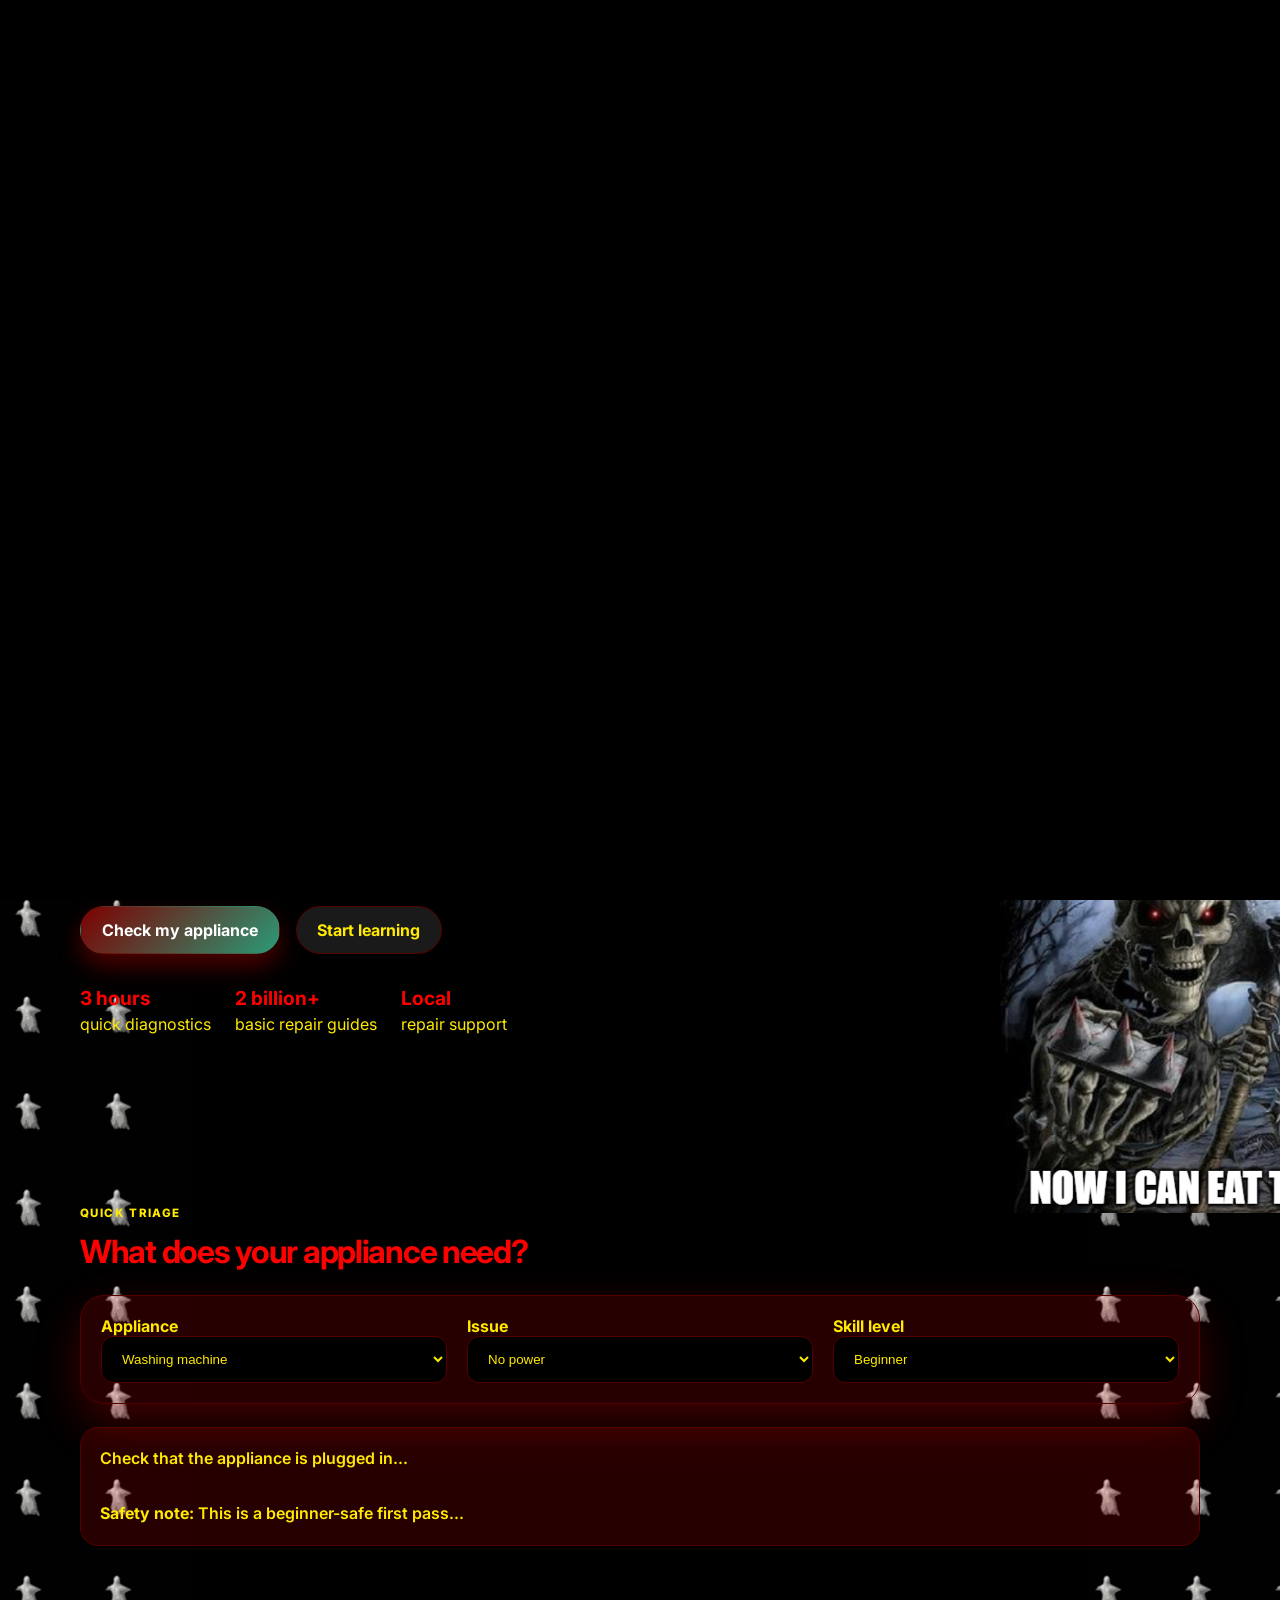
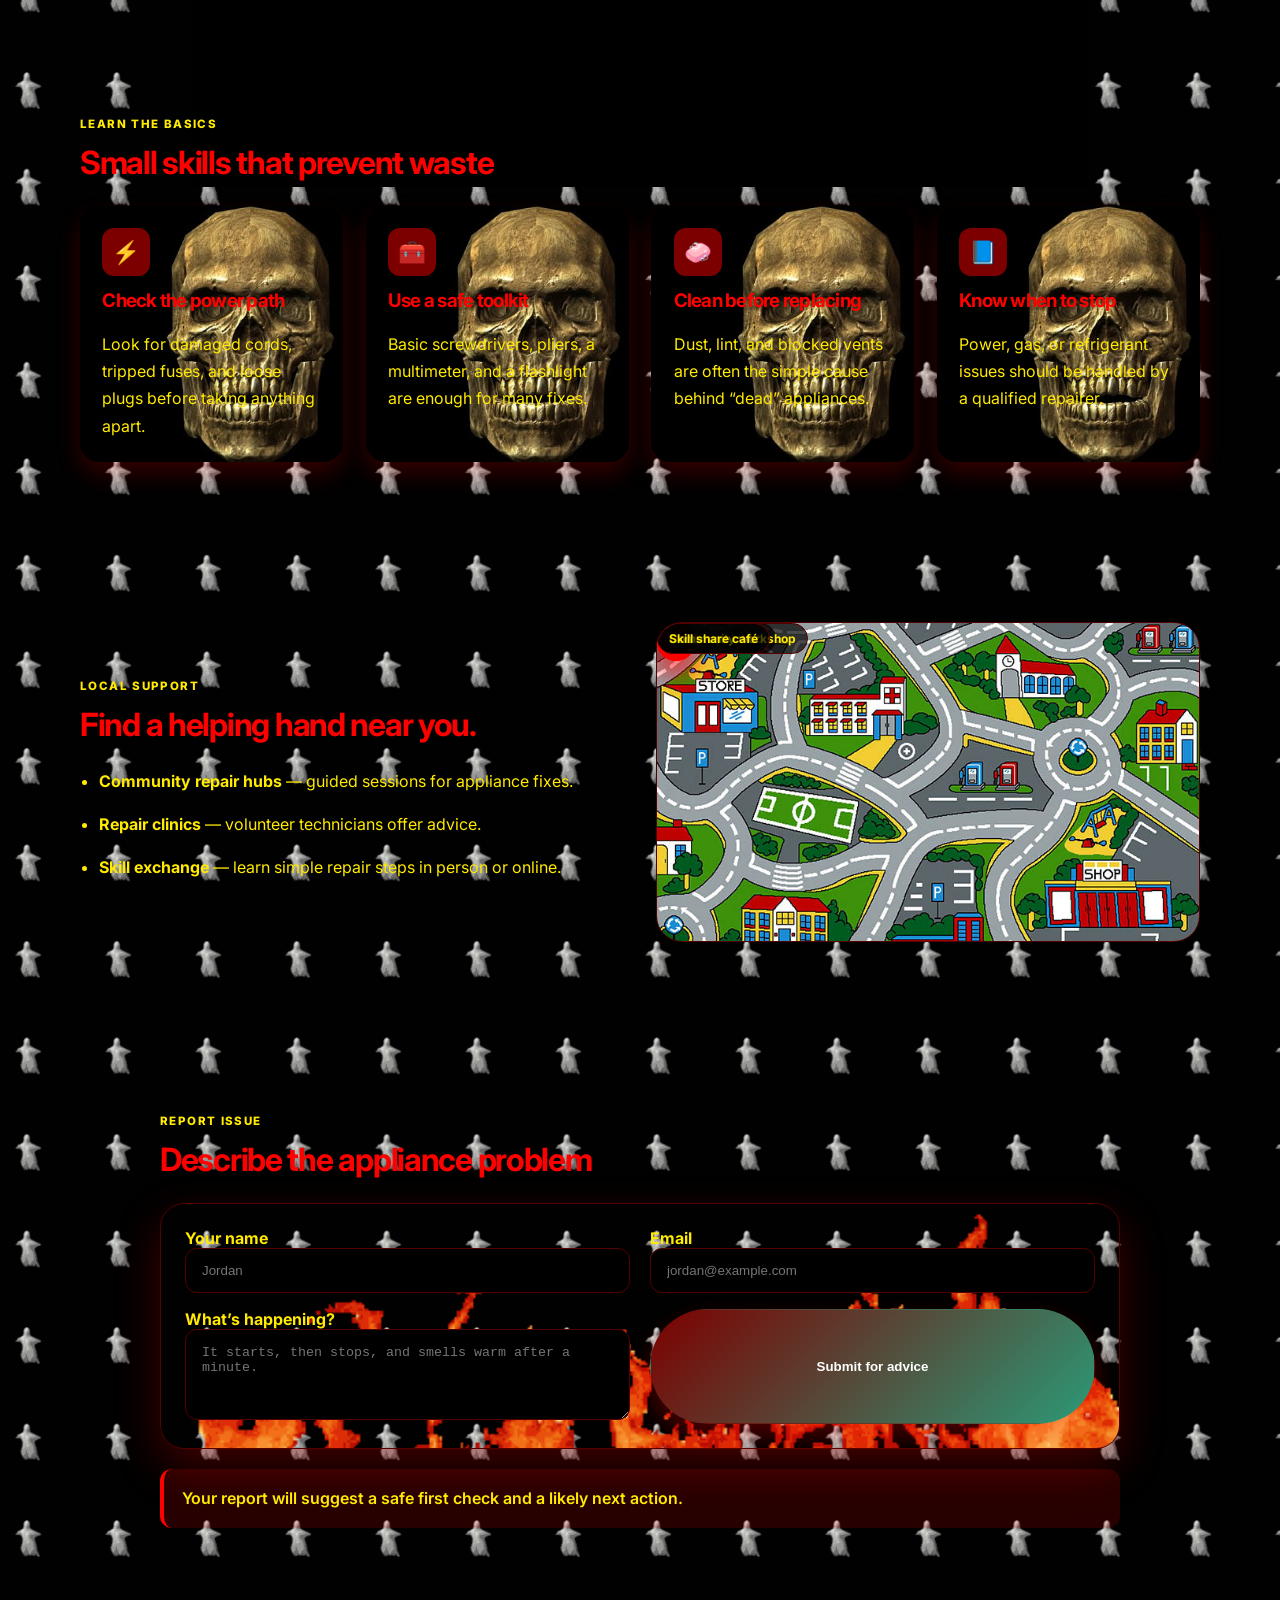
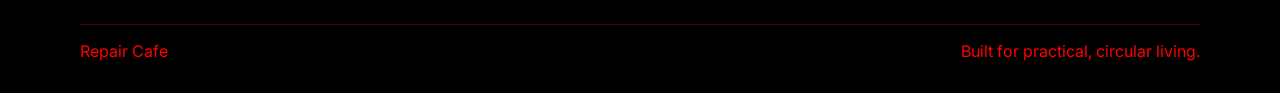
==== commit f0321801: "Update repair cafe experience" ====
--- a/index.html
+++ b/index.html
@@ -24,23 +24,31 @@
 
   <body>
 
-    
+    <!-- Jumpscare overlay -->
+    <div id="introVideoOverlay">
+      <video id="introVideo" autoplay playsinline>
+        <source src="images/0001-0029.mp4" type="video/mp4" />
+      </video>
+    </div>
+
+      <!-- Single Audio File -->
+<audio id="mainAudio" src="images/0001-1904.mp3"></audio>
 
     <!-- Centered scrolling backdrop image -->
     <div class="center-backdrop">
-      <img src="images/spookyimage.png" alt="" class="backdrop-img">
+      <img src="images/spookyimage.png" alt="" class="backdrop-img" />
     </div>
 
     <!-- Header -->
     <header class="topbar">
       <div class="container nav">
-        
-
         <!-- Brand logo -->
         <div class="brand">
-          <img src="images/Cool Text - Spooky Repair Caf 516653141923763.png"
-               alt="Spooky Repair Cafe Logo"
-               class="brand-logo">
+          <img
+            src="images/Cool Text - Spooky Repair Caf 516653141923763.png"
+            alt="Spooky Repair Cafe Logo"
+            class="brand-logo"
+          />
         </div>
 
         <!-- Navigation -->
@@ -50,26 +58,25 @@
           <a href="#support">Support</a>
           <a href="#report">Report issue</a>
         </nav>
-
       </div>
     </header>
 
     <!-- Main content -->
     <main>
-
-  <!-- Image directly under navbar -->
-  <div class="top-body-image-wrapper">
-    <img src="images/Cool Text - Spooky Repair Caf 516653141923763.png" alt="Top Body Image" class="top-body-image">
-  </div>
-  <div class="skeleton-parade">
-  <img src="images/200w.gif" class="skeleton">
-  <img src="images/200w.gif" class="skeleton">
-  <img src="images/200w.gif" class="skeleton">
-  </div>
-
-
-
-
+      <!-- Image directly under navbar -->
+      <div class="top-body-image-wrapper">
+        <img
+          src="images/Cool Text - Spooky Repair Caf 516653141923763.png"
+          alt="Top Body Image"
+          class="top-body-image"
+        />
+      </div>
+
+      <div class="skeleton-parade">
+        <img src="images/200w.gif" class="skeleton" />
+        <img src="images/200w.gif" class="skeleton" />
+        <img src="images/200w.gif" class="skeleton" />
+      </div>
 
       <!-- Hero -->
       <section class="hero">
@@ -77,11 +84,11 @@
           <div class="hero-copy">
             <p class="eyebrow">Fix it before you toss it</p>
             <h1>Give your broken appliances a second life.</h1>
-            
 
             <p class="lead">
-              Repair Cafe helps people with cracked, noisy, or dead appliances understand the
-              likely cause, learn beginner-safe repair steps, and find nearby help.
+              Repair Cafe helps people with cracked, noisy, or dead appliances
+              understand the likely cause, learn beginner-safe repair steps, and
+              find nearby help.
             </p>
 
             <div class="hero-actions">
@@ -96,9 +103,13 @@
             </ul>
           </div>
         </div>
+
         <div class="free-image-container">
-  <img src="images/Screenshot 2026-10-01 221556.png" class="free-image">
-</div>
+          <img
+            src="images/Screenshot 2026-10-01 221556.png"
+            class="free-image"
+          />
+        </div>
       </section>
 
       <!-- Triage -->
@@ -163,25 +174,37 @@
             <article class="info-card">
               <span class="icon">⚡</span>
               <h3>Check the power path</h3>
-              <p>Look for damaged cords, tripped fuses, and loose plugs before taking anything apart.</p>
+              <p>
+                Look for damaged cords, tripped fuses, and loose plugs before
+                taking anything apart.
+              </p>
             </article>
 
             <article class="info-card">
               <span class="icon">🧰</span>
               <h3>Use a safe toolkit</h3>
-              <p>Basic screwdrivers, pliers, a multimeter, and a flashlight are enough for many fixes.</p>
+              <p>
+                Basic screwdrivers, pliers, a multimeter, and a flashlight are
+                enough for many fixes.
+              </p>
             </article>
 
             <article class="info-card">
               <span class="icon">🧼</span>
               <h3>Clean before replacing</h3>
-              <p>Dust, lint, and blocked vents are often the simple cause behind “dead” appliances.</p>
+              <p>
+                Dust, lint, and blocked vents are often the simple cause behind
+                “dead” appliances.
+              </p>
             </article>
 
             <article class="info-card">
               <span class="icon">📘</span>
               <h3>Know when to stop</h3>
-              <p>Power, gas, or refrigerant issues should be handled by a qualified repairer.</p>
+              <p>
+                Power, gas, or refrigerant issues should be handled by a
+                qualified repairer.
+              </p>
             </article>
           </div>
         </div>
@@ -195,9 +218,18 @@
             <h2>Find a helping hand near you.</h2>
 
             <ul class="support-list">
-              <li><strong>Community repair hubs</strong> — guided sessions for appliance fixes.</li>
-              <li><strong>Repair clinics</strong> — volunteer technicians offer advice.</li>
-              <li><strong>Skill exchange</strong> — learn simple repair steps in person or online.</li>
+              <li>
+                <strong>Community repair hubs</strong> — guided sessions for
+                appliance fixes.
+              </li>
+              <li>
+                <strong>Repair clinics</strong> — volunteer technicians offer
+                advice.
+              </li>
+              <li>
+                <strong>Skill exchange</strong> — learn simple repair steps in
+                person or online.
+              </li>
             </ul>
           </div>
 
@@ -234,18 +266,24 @@
 
             <div class="field-group full-width">
               <label for="symptoms">What’s happening?</label>
-              <textarea id="symptoms" rows="4" placeholder="It starts, then stops, and smells warm after a minute."></textarea>
-            </div>
-
-            <button type="submit" class="button primary">Submit for advice</button>
+              <textarea
+                id="symptoms"
+                rows="4"
+                placeholder="It starts, then stops, and smells warm after a minute."
+              ></textarea>
+            </div>
+
+            <button type="submit" class="button primary">
+              Submit for advice
+            </button>
           </form>
 
           <div id="formOutput" class="form-output" aria-live="polite">
-            Your report will suggest a safe first check and a likely next action.
-          </div>
-        </div>
-      </section>
-
+            Your report will suggest a safe first check and a likely next
+            action.
+          </div>
+        </div>
+      </section>
     </main>
 
     <!-- Footer -->
@@ -254,11 +292,7 @@
         <span>Repair Cafe</span>
         <span>Built for practical, circular living.</span>
       </div>
-      </div>
     </footer>
-
-
-
 
     <script src="script.js"></script>
   </body>
--- a/styles.css
+++ b/styles.css
@@ -1,6 +1,12 @@
 /* --------------------------------------------------
-   Global
--------------------------------------------------- */
+   Global Reset
+-------------------------------------------------- */
+html, body {
+  margin: 0;
+  padding: 0;
+  overflow-x: hidden;
+}
+
 * {
   box-sizing: border-box;
 }
@@ -14,7 +20,7 @@
 body {
   margin: 0;
   font-family: "Inter", sans-serif;
-  color: #ff0000; /* main spooky red */
+  color: #ff0000;
   position: relative;
   background-color: transparent;
 }
@@ -36,6 +42,30 @@
 
 .section {
   padding: 5rem 0;
+}
+
+/* --------------------------------------------------
+   Jumpscare Overlay
+-------------------------------------------------- */
+#introVideoOverlay {
+  position: fixed;
+  top: 0;
+  left: 0;
+  width: 100vw;
+  height: 100vh;
+  background: #000;
+  display: flex;
+  justify-content: center;
+  align-items: center;
+  z-index: 999999;
+  opacity: 1;
+  transition: opacity 0.8s ease;
+}
+
+#introVideo {
+  width: 100%;
+  height: 100%;
+  object-fit: cover;
 }
 
 /* --------------------------------------------------
@@ -54,7 +84,6 @@
 .backdrop-img {
   width: 100%;
   height: auto;
-  display: block;
 }
 
 /* --------------------------------------------------
@@ -83,13 +112,12 @@
 .brand-logo {
   height: 48px;
   width: auto;
-  display: block;
 }
 
 .nav-links {
   display: flex;
   gap: 1.5rem;
-  color: #ffea00; /* spooky yellow */
+  color: #ffea00;
   font-weight: 600;
 }
 
@@ -109,7 +137,7 @@
 
 .eyebrow {
   margin-bottom: 0.75rem;
-  color: #ffea00; /* rotten yellow */
+  color: #ffea00;
   text-transform: uppercase;
   letter-spacing: 0.12em;
   font-size: 0.72rem;
@@ -296,52 +324,43 @@
   border-radius: 26px;
   background-image: url("images/s-l1200.jpg");
   background-size: cover;
-  background-position: center;
   border: 1px solid #550000;
   overflow: hidden;
-  z-index: 1;
-}
-
-/* Map pins – visible, glowing, readable */
+}
+
 .map-pin {
   position: absolute;
-  width: 2.8rem;
-  height: 2.8rem;
+  width: 2.4rem;
+  height: 2.4rem;
   display: grid;
   place-items: center;
   border-radius: 50%;
-  font-weight: 900;
+  font-weight: 800;
   background: #ff0000;
-  color: #ffffff;
-  border: 3px solid #000;
-  box-shadow: 0 0 12px #ff0000, 0 0 24px #7d0000;
-  z-index: 5;
-}
-
-/* Map labels – readable on dark background */
+  color: #fff;
+  box-shadow: 0 14px 24px rgba(255, 0, 0, 0.3);
+}
+
 .map-label {
   position: absolute;
-  background: rgba(0, 0, 0, 0.85);
-  border: 2px solid #ff0000;
+  background: rgba(0, 0, 0, 0.7);
+  border: 1px solid #550000;
   border-radius: 999px;
   padding: 0.45rem 0.7rem;
   font-size: 0.75rem;
   font-weight: 700;
   color: #ffea00;
-  text-shadow: 0 0 4px #000;
+}
+
+.map-card {
+  position: relative;
+  z-index: 1;
+}
+
+.map-pin,
+.map-label {
   z-index: 5;
 }
-
-/* Pin positions calibrated for images/s-l1200.jpg */
-.pin-a { top: 22%; left: 30%; }
-.pin-b { top: 48%; left: 58%; }
-.pin-c { top: 72%; left: 38%; }
-
-/* Label positions aligned with pins */
-.label-a { top: 14%; left: 22%; }
-.label-b { top: 40%; left: 70%; }
-.label-c { top: 64%; left: 30%; }
-
 
 /* --------------------------------------------------
    Report Form
@@ -419,28 +438,29 @@
   }
 }
 
+/* --------------------------------------------------
+   Skeleton Parade
+-------------------------------------------------- */
 .top-body-image-wrapper {
   width: 100%;
   text-align: center;
   padding-top: 40px;
-  padding-bottom: 100px; /* <-- bottom padding here */
+  padding-bottom: 100px;
   position: relative;
   z-index: 10;
 }
 
-
 .top-body-image {
-  width: 700px;   /* adjust size */
+  width: 700px;
   max-width: 90%;
   height: auto;
-  display: block;
   margin: 0 auto;
 }
 
 .skeleton-parade {
   position: relative;
   width: 100%;
-  height: 200px; /* adjust based on GIF height */
+  height: 200px;
   overflow: hidden;
   margin-bottom: 40px;
 }
@@ -448,39 +468,36 @@
 .skeleton {
   position: absolute;
   top: 0;
-  right: -150px; /* start off-screen */
+  right: -150px;
   width: 120px;
   animation: walk-left 6s linear infinite;
 }
 
-/* Multiple skeletons with staggered delays */
 .skeleton:nth-child(1) { animation-delay: 0s; }
 .skeleton:nth-child(2) { animation-delay: 2s; }
 .skeleton:nth-child(3) { animation-delay: 4s; }
 
 @keyframes walk-left {
-  0% {
-    right: -150px;
-  }
-  100% {
-    right: 110%;
-  }
-}
-
-
+  0% { right: -150px; }
+  100% { right: 110%; }
+}
+
+/* --------------------------------------------------
+   Floating Image
+-------------------------------------------------- */
 .free-image-container {
-   position: absolute;   /* does NOT affect layout */
+  position: absolute;
   top: 800px;
   left: 1000px;
   width: 100%;
-  height: 0;            /* zero height = no layout impact */
-  pointer-events: none; /* image won't block clicks */
-  z-index: -1;  
+  height: 0;
+  pointer-events: none;
+  z-index: -1;
 }
 
 .free-image {
- position: absolute;   /* lets you place it anywhere */
-  width: 400px;         /* adjust */
+  position: absolute;
+  width: 400px;
   height: auto;
   pointer-events: none;
 }
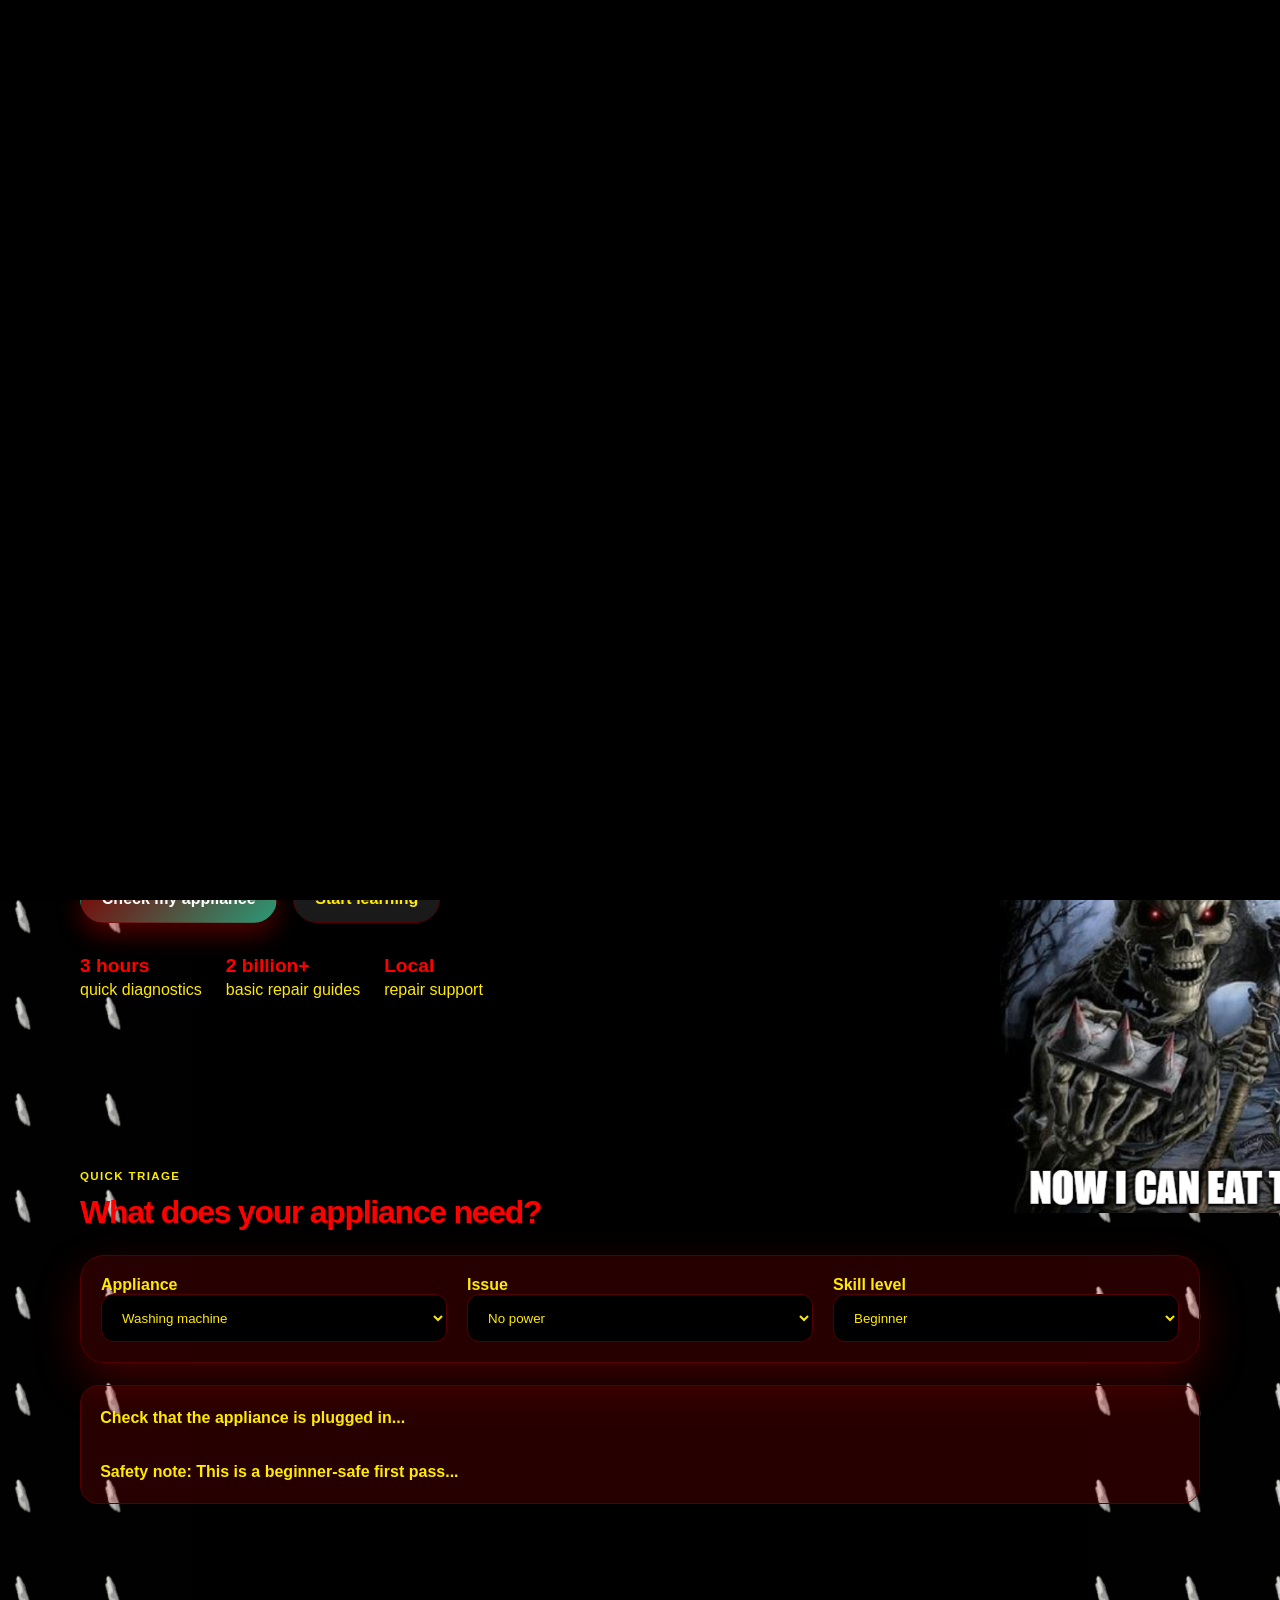
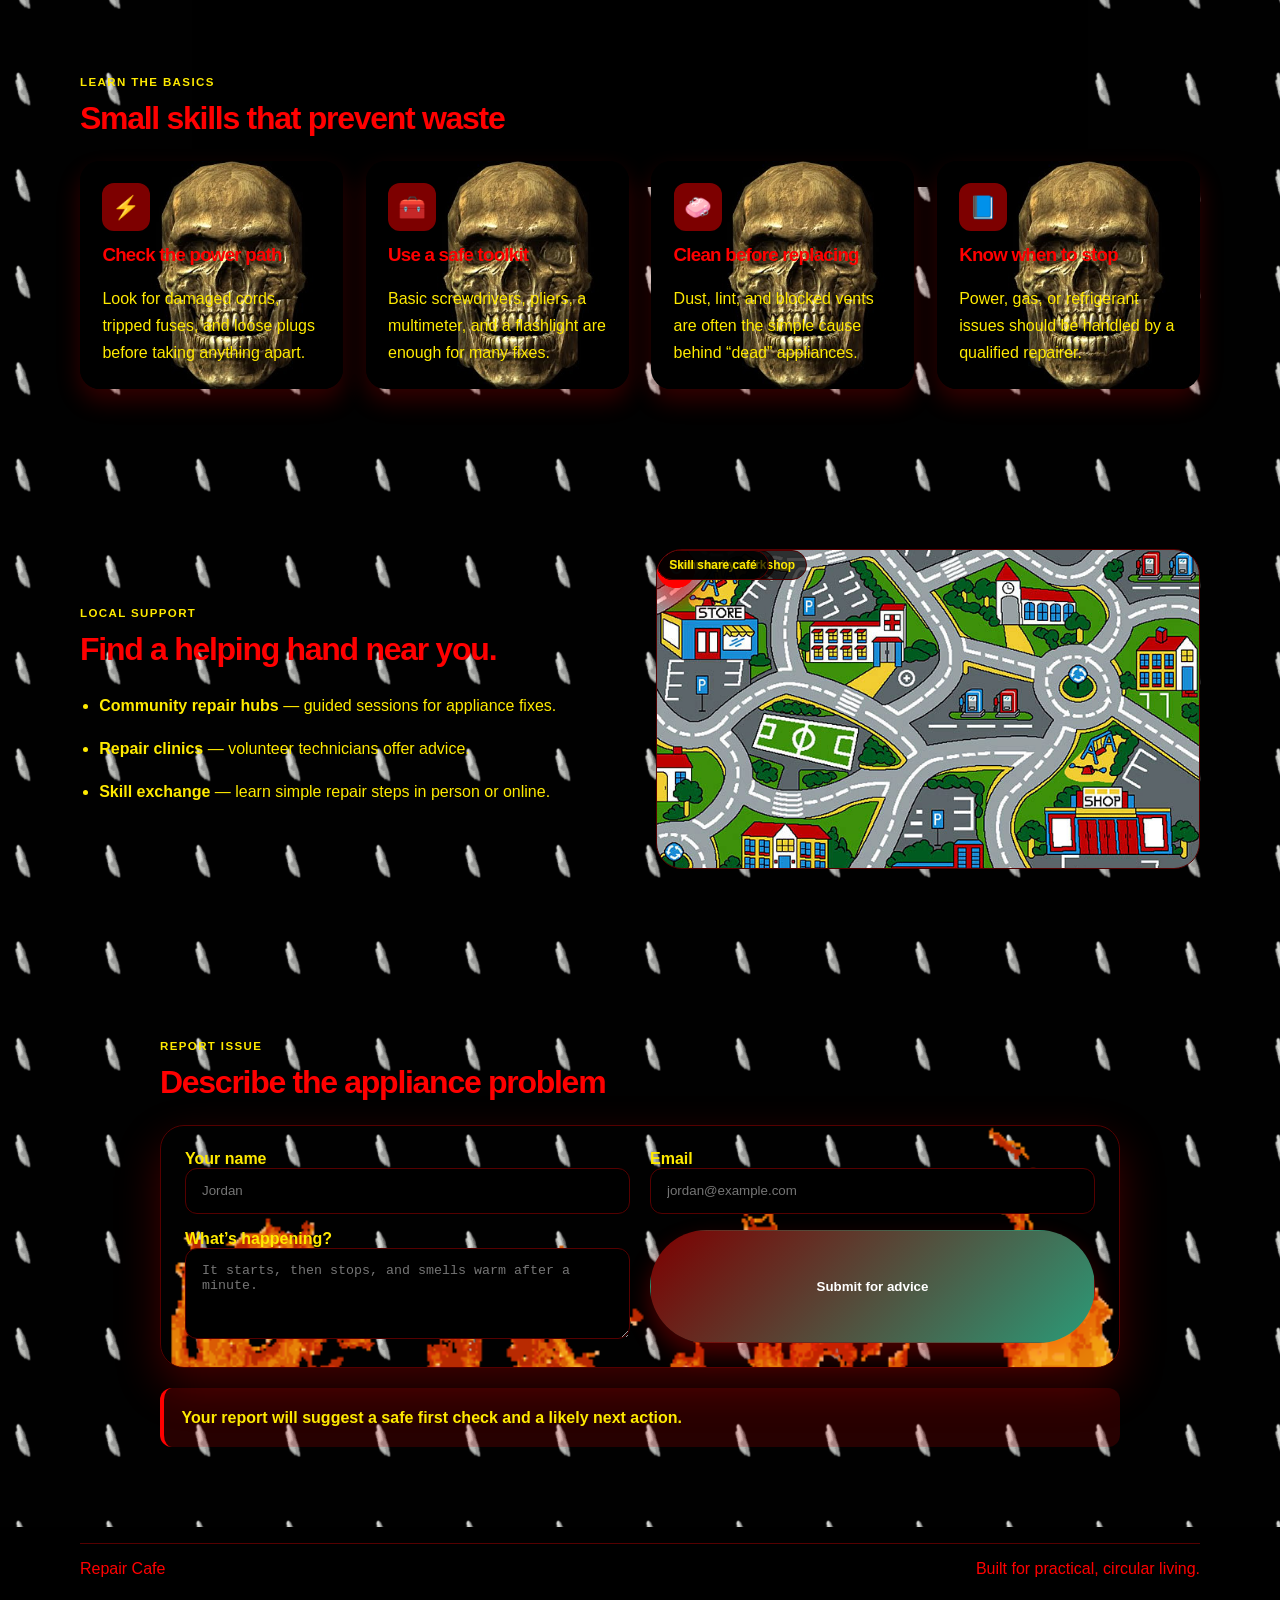
==== commit 1e935d7a: "Prevent intro overlay from blocking app" ====
--- a/index.html
+++ b/index.html
@@ -5,53 +5,38 @@
     <meta name="viewport" content="width=device-width, initial-scale=1.0" />
     <title>Spooky Repair Cafe</title>
 
-    <link rel="icon" type="image" href="/images/Costly-Repair2-300x300.png" />
-
-    <meta
-      name="description"
-      content="Repair Cafe helps people diagnose small appliance problems, learn beginner repair skills, and find local repair support before discarding broken items."
-    />
-
-    <link rel="preconnect" href="https://fonts.googleapis.com" />
-    <link rel="preconnect" href="https://fonts.gstatic.com" crossorigin />
-    <link
-      href="https://fonts.googleapis.com/css2?family=Inter:wght@400;500;600;700;800&display=swap"
-      rel="stylesheet"
-    />
+    <link rel="icon" type="image" href="images/Costly-Repair2-300x300.png" />
 
     <link rel="stylesheet" href="styles.css" />
   </head>
 
   <body>
 
-    <!-- Jumpscare overlay -->
+    <!-- Jumpscare Overlay -->
     <div id="introVideoOverlay">
-      <video id="introVideo" autoplay playsinline>
-        <source src="images/0001-0029.mp4" type="video/mp4" />
+      <video id="introVideo" autoplay playsinline muted>
+        <source src="images/0001-0029.mp4" type="video/mp4">
       </video>
     </div>
 
-      <!-- Single Audio File -->
-<audio id="mainAudio" src="images/0001-1904.mp3"></audio>
+    <!-- Single Audio File -->
+    <audio id="mainAudio" src="images/0001-1904.mp3" preload="auto" playsinline></audio>
+
 
     <!-- Centered scrolling backdrop image -->
     <div class="center-backdrop">
-      <img src="images/spookyimage.png" alt="" class="backdrop-img" />
+      <img src="images/spookyimage.png" alt="" class="backdrop-img">
     </div>
 
     <!-- Header -->
     <header class="topbar">
       <div class="container nav">
-        <!-- Brand logo -->
         <div class="brand">
-          <img
-            src="images/Cool Text - Spooky Repair Caf 516653141923763.png"
-            alt="Spooky Repair Cafe Logo"
-            class="brand-logo"
-          />
-        </div>
-
-        <!-- Navigation -->
+          <img src="images/Cool Text - Spooky Repair Caf 516653141923763.png"
+               alt="Spooky Repair Cafe Logo"
+               class="brand-logo">
+        </div>
+
         <nav class="nav-links">
           <a href="#triage">Quick triage</a>
           <a href="#lessons">Learn</a>
@@ -63,19 +48,17 @@
 
     <!-- Main content -->
     <main>
-      <!-- Image directly under navbar -->
+
       <div class="top-body-image-wrapper">
-        <img
-          src="images/Cool Text - Spooky Repair Caf 516653141923763.png"
-          alt="Top Body Image"
-          class="top-body-image"
-        />
+        <img src="images/Cool Text - Spooky Repair Caf 516653141923763.png"
+             alt="Top Body Image"
+             class="top-body-image">
       </div>
 
       <div class="skeleton-parade">
-        <img src="images/200w.gif" class="skeleton" />
-        <img src="images/200w.gif" class="skeleton" />
-        <img src="images/200w.gif" class="skeleton" />
+        <img src="images/200w.gif" class="skeleton">
+        <img src="images/200w.gif" class="skeleton">
+        <img src="images/200w.gif" class="skeleton">
       </div>
 
       <!-- Hero -->
@@ -86,9 +69,8 @@
             <h1>Give your broken appliances a second life.</h1>
 
             <p class="lead">
-              Repair Cafe helps people with cracked, noisy, or dead appliances
-              understand the likely cause, learn beginner-safe repair steps, and
-              find nearby help.
+              Repair Cafe helps people with cracked, noisy, or dead appliances understand the
+              likely cause, learn beginner-safe repair steps, and find nearby help.
             </p>
 
             <div class="hero-actions">
@@ -105,10 +87,7 @@
         </div>
 
         <div class="free-image-container">
-          <img
-            src="images/Screenshot 2026-10-01 221556.png"
-            class="free-image"
-          />
+          <img src="images/Screenshot 2026-10-01 221556.png" class="free-image">
         </div>
       </section>
 
@@ -174,37 +153,25 @@
             <article class="info-card">
               <span class="icon">⚡</span>
               <h3>Check the power path</h3>
-              <p>
-                Look for damaged cords, tripped fuses, and loose plugs before
-                taking anything apart.
-              </p>
+              <p>Look for damaged cords, tripped fuses, and loose plugs before taking anything apart.</p>
             </article>
 
             <article class="info-card">
               <span class="icon">🧰</span>
               <h3>Use a safe toolkit</h3>
-              <p>
-                Basic screwdrivers, pliers, a multimeter, and a flashlight are
-                enough for many fixes.
-              </p>
+              <p>Basic screwdrivers, pliers, a multimeter, and a flashlight are enough for many fixes.</p>
             </article>
 
             <article class="info-card">
               <span class="icon">🧼</span>
               <h3>Clean before replacing</h3>
-              <p>
-                Dust, lint, and blocked vents are often the simple cause behind
-                “dead” appliances.
-              </p>
+              <p>Dust, lint, and blocked vents are often the simple cause behind “dead” appliances.</p>
             </article>
 
             <article class="info-card">
               <span class="icon">📘</span>
               <h3>Know when to stop</h3>
-              <p>
-                Power, gas, or refrigerant issues should be handled by a
-                qualified repairer.
-              </p>
+              <p>Power, gas, or refrigerant issues should be handled by a qualified repairer.</p>
             </article>
           </div>
         </div>
@@ -218,18 +185,9 @@
             <h2>Find a helping hand near you.</h2>
 
             <ul class="support-list">
-              <li>
-                <strong>Community repair hubs</strong> — guided sessions for
-                appliance fixes.
-              </li>
-              <li>
-                <strong>Repair clinics</strong> — volunteer technicians offer
-                advice.
-              </li>
-              <li>
-                <strong>Skill exchange</strong> — learn simple repair steps in
-                person or online.
-              </li>
+              <li><strong>Community repair hubs</strong> — guided sessions for appliance fixes.</li>
+              <li><strong>Repair clinics</strong> — volunteer technicians offer advice.</li>
+              <li><strong>Skill exchange</strong> — learn simple repair steps in person or online.</li>
             </ul>
           </div>
 
@@ -266,24 +224,18 @@
 
             <div class="field-group full-width">
               <label for="symptoms">What’s happening?</label>
-              <textarea
-                id="symptoms"
-                rows="4"
-                placeholder="It starts, then stops, and smells warm after a minute."
-              ></textarea>
-            </div>
-
-            <button type="submit" class="button primary">
-              Submit for advice
-            </button>
+              <textarea id="symptoms" rows="4" placeholder="It starts, then stops, and smells warm after a minute."></textarea>
+            </div>
+
+            <button type="submit" class="button primary">Submit for advice</button>
           </form>
 
           <div id="formOutput" class="form-output" aria-live="polite">
-            Your report will suggest a safe first check and a likely next
-            action.
-          </div>
-        </div>
-      </section>
+            Your report will suggest a safe first check and a likely next action.
+          </div>
+        </div>
+      </section>
+
     </main>
 
     <!-- Footer -->
--- a/styles.css
+++ b/styles.css
@@ -44,9 +44,7 @@
   padding: 5rem 0;
 }
 
-/* --------------------------------------------------
-   Jumpscare Overlay
--------------------------------------------------- */
+/* Jumpscare Overlay */
 #introVideoOverlay {
   position: fixed;
   top: 0;
@@ -67,7 +65,6 @@
   height: 100%;
   object-fit: cover;
 }
-
 /* --------------------------------------------------
    Center Backdrop
 -------------------------------------------------- */
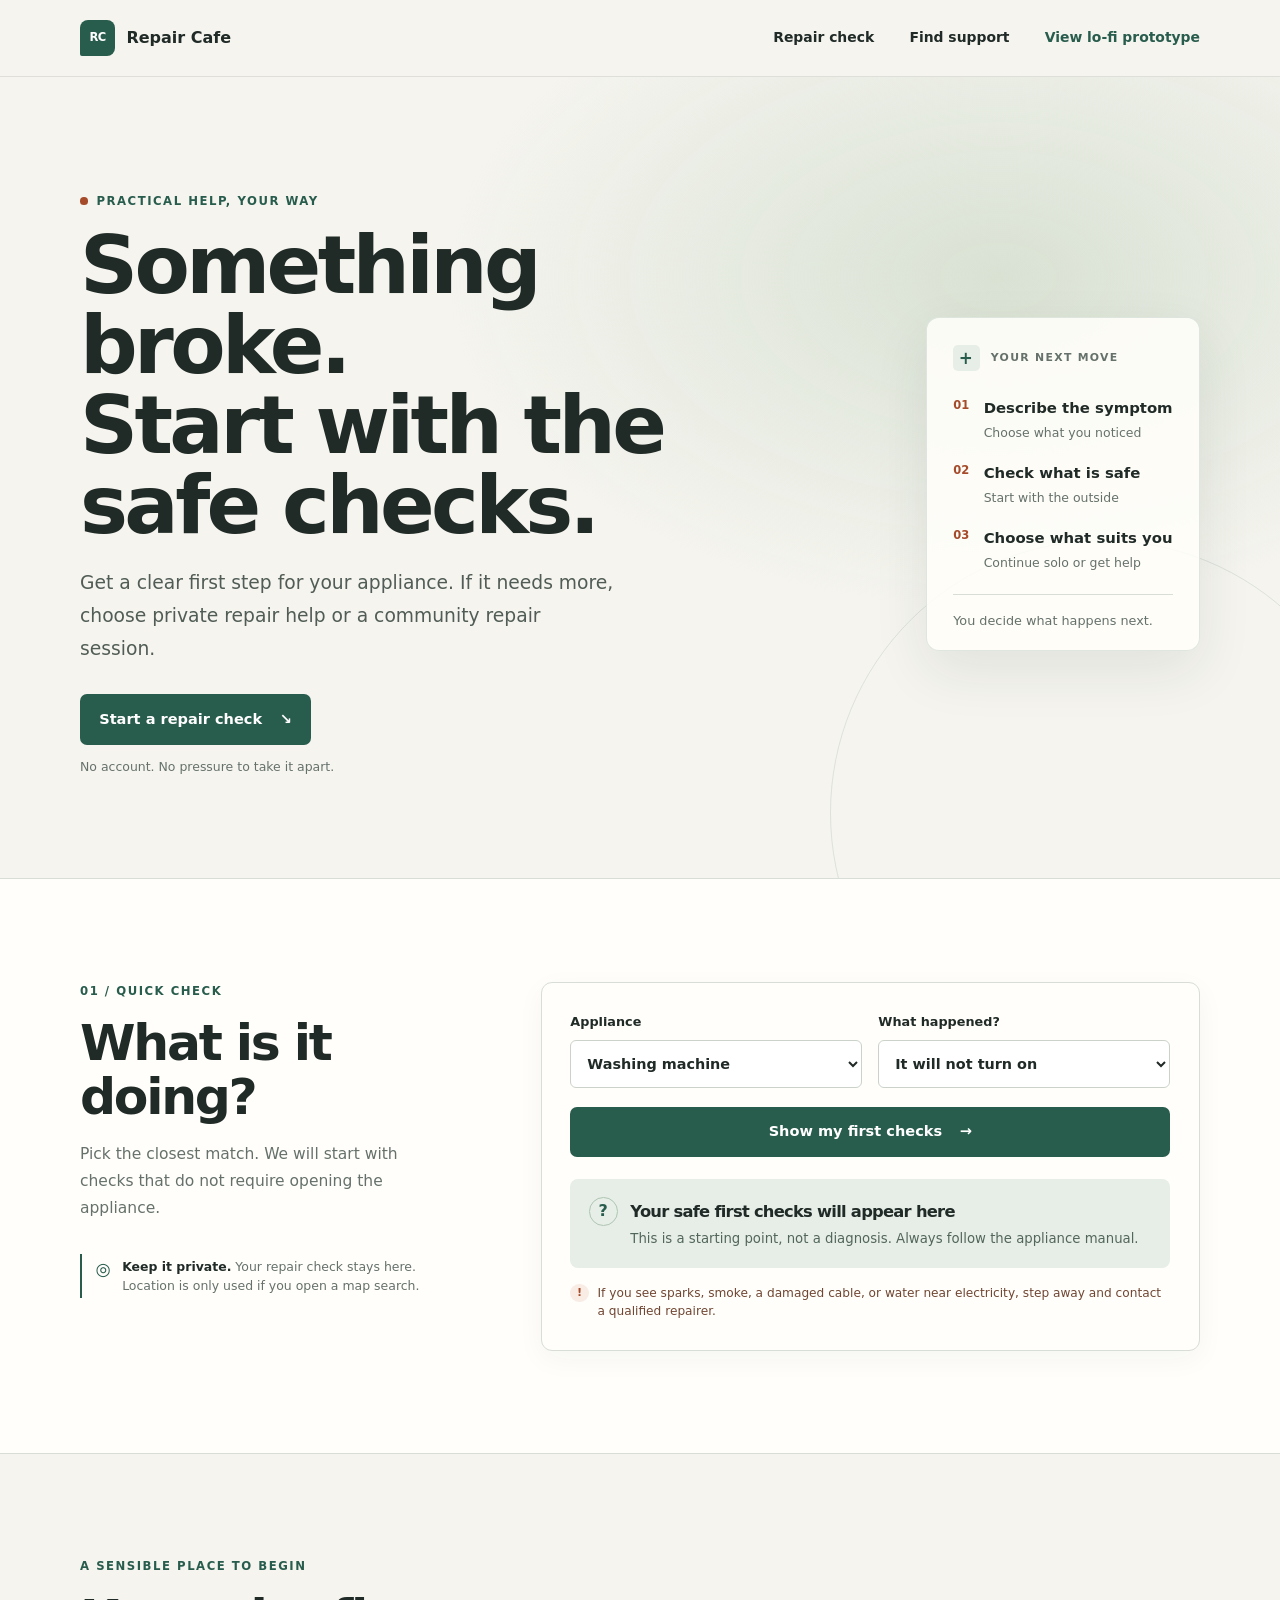
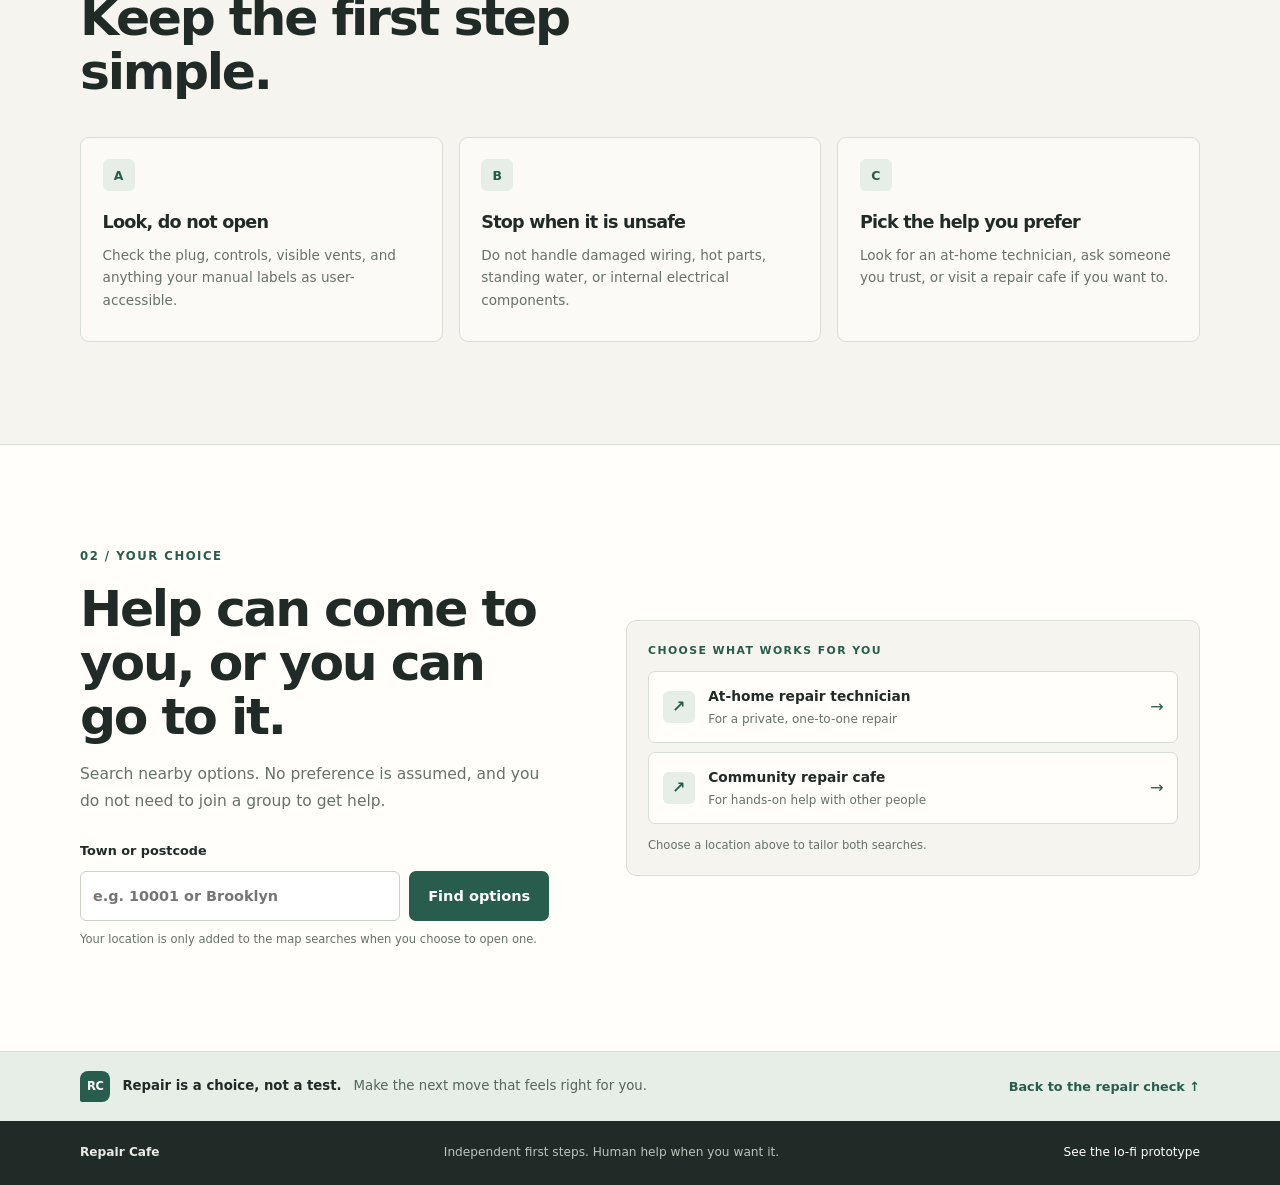
==== commit a7330ed0: "Build research-informed Repair Cafe experience Co-authored-by: Copilot <223556219+Copilot@users.nore" ====
--- a/index.html
+++ b/index.html
@@ -3,249 +3,192 @@
   <head>
     <meta charset="UTF-8" />
     <meta name="viewport" content="width=device-width, initial-scale=1.0" />
-    <title>Spooky Repair Cafe</title>
-
-    <link rel="icon" type="image" href="images/Costly-Repair2-300x300.png" />
-
+    <meta
+      name="description"
+      content="Start with safe, simple checks for a broken household appliance, then choose the kind of repair help that suits you."
+    />
+    <meta name="theme-color" content="#f5f4ef" />
+    <title>Repair Cafe | Make a confident next move</title>
+    <link rel="icon" href="images/Costly-Repair2-300x300.png" />
     <link rel="stylesheet" href="styles.css" />
   </head>
-
   <body>
-
-    <!-- Jumpscare Overlay -->
-    <div id="introVideoOverlay">
-      <video id="introVideo" autoplay playsinline muted>
-        <source src="images/0001-0029.mp4" type="video/mp4">
-      </video>
-    </div>
-
-    <!-- Single Audio File -->
-    <audio id="mainAudio" src="images/0001-1904.mp3" preload="auto" playsinline></audio>
-
-
-    <!-- Centered scrolling backdrop image -->
-    <div class="center-backdrop">
-      <img src="images/spookyimage.png" alt="" class="backdrop-img">
-    </div>
-
-    <!-- Header -->
-    <header class="topbar">
-      <div class="container nav">
-        <div class="brand">
-          <img src="images/Cool Text - Spooky Repair Caf 516653141923763.png"
-               alt="Spooky Repair Cafe Logo"
-               class="brand-logo">
-        </div>
-
-        <nav class="nav-links">
-          <a href="#triage">Quick triage</a>
-          <a href="#lessons">Learn</a>
-          <a href="#support">Support</a>
-          <a href="#report">Report issue</a>
+    <a class="skip-link" href="#main">Skip to content</a>
+    <header class="site-header">
+      <div class="container header-row">
+        <a class="brand" href="#" aria-label="Repair Cafe home">
+          <span class="brand-mark" aria-hidden="true">RC</span>
+          <span>Repair Cafe</span>
+        </a>
+        <nav aria-label="Main navigation" class="main-nav">
+          <a href="#repair-check">Repair check</a>
+          <a href="#support">Find support</a>
+          <a class="prototype-link" href="prototype.html">View lo-fi prototype</a>
         </nav>
       </div>
     </header>
 
-    <!-- Main content -->
-    <main>
-
-      <div class="top-body-image-wrapper">
-        <img src="images/Cool Text - Spooky Repair Caf 516653141923763.png"
-             alt="Top Body Image"
-             class="top-body-image">
-      </div>
-
-      <div class="skeleton-parade">
-        <img src="images/200w.gif" class="skeleton">
-        <img src="images/200w.gif" class="skeleton">
-        <img src="images/200w.gif" class="skeleton">
-      </div>
-
-      <!-- Hero -->
+    <main id="main">
       <section class="hero">
         <div class="container hero-grid">
           <div class="hero-copy">
-            <p class="eyebrow">Fix it before you toss it</p>
-            <h1>Give your broken appliances a second life.</h1>
-
-            <p class="lead">
-              Repair Cafe helps people with cracked, noisy, or dead appliances understand the
-              likely cause, learn beginner-safe repair steps, and find nearby help.
+            <p class="eyebrow"><span class="eyebrow-dot"></span> Practical help, your way</p>
+            <h1>Something broke.<br />Start with the safe checks.</h1>
+            <p class="hero-intro">
+              Get a clear first step for your appliance. If it needs more, choose
+              private repair help or a community repair session.
             </p>
-
-            <div class="hero-actions">
-              <a href="#report" class="button primary">Check my appliance</a>
-              <a href="#lessons" class="button secondary">Start learning</a>
+            <a class="button button-primary" href="#repair-check">
+              Start a repair check <span aria-hidden="true">↘</span>
+            </a>
+            <p class="quiet-note">No account. No pressure to take it apart.</p>
+          </div>
+          <aside class="hero-card" aria-label="A simple repair plan">
+            <div class="card-topline">
+              <span class="card-icon" aria-hidden="true">+</span>
+              <span>YOUR NEXT MOVE</span>
             </div>
-
-            <ul class="hero-stats">
-              <li><strong>3 hours</strong><span>quick diagnostics</span></li>
-              <li><strong>2 billion+</strong><span>basic repair guides</span></li>
-              <li><strong>Local</strong><span>repair support</span></li>
-            </ul>
-          </div>
-        </div>
-
-        <div class="free-image-container">
-          <img src="images/Screenshot 2026-10-01 221556.png" class="free-image">
+            <ol class="plan-list">
+              <li><span>01</span><div><strong>Describe the symptom</strong><small>Choose what you noticed</small></div></li>
+              <li><span>02</span><div><strong>Check what is safe</strong><small>Start with the outside</small></div></li>
+              <li><span>03</span><div><strong>Choose what suits you</strong><small>Continue solo or get help</small></div></li>
+            </ol>
+            <p class="card-footnote">You decide what happens next.</p>
+          </aside>
         </div>
       </section>
 
-      <!-- Triage -->
-      <section id="triage" class="triage section">
-        <div class="container">
-          <div class="section-heading">
-            <p class="eyebrow">Quick triage</p>
-            <h2>What does your appliance need?</h2>
-          </div>
-
-          <div class="triage-panel">
-            <div class="field-group">
-              <label for="applianceType">Appliance</label>
-              <select id="applianceType">
-                <option value="washing-machine">Washing machine</option>
-                <option value="fan">Fan</option>
-                <option value="kettle">Kettle</option>
-                <option value="vacuum">Vacuum</option>
-                <option value="microwave">Microwave</option>
-                <option value="toaster">Toaster</option>
-                <option value="fridge">Fridge</option>
-              </select>
-            </div>
-
-            <div class="field-group">
-              <label for="issueType">Issue</label>
-              <select id="issueType">
-                <option value="no-power">No power</option>
-                <option value="makes-noise">Makes noise</option>
-                <option value="overheats">Overheats</option>
-                <option value="leaks">Leaks</option>
-                <option value="not-working">Not working</option>
-                <option value="slow">Runs slowly</option>
-              </select>
-            </div>
-
-            <div class="field-group">
-              <label for="skillLevel">Skill level</label>
-              <select id="skillLevel">
-                <option value="beginner">Beginner</option>
-                <option value="confident">Confident beginner</option>
-                <option value="intermediate">Intermediate</option>
-              </select>
+      <section class="section repair-section" id="repair-check" aria-labelledby="repair-title">
+        <div class="container repair-layout">
+          <div class="section-intro">
+            <p class="eyebrow">01 / Quick check</p>
+            <h2 id="repair-title">What is it doing?</h2>
+            <p>Pick the closest match. We will start with checks that do not require opening the appliance.</p>
+            <div class="privacy-note">
+              <span aria-hidden="true">◎</span>
+              <p><strong>Keep it private.</strong> Your repair check stays here. Location is only used if you open a map search.</p>
             </div>
           </div>
 
-          <div class="result-box" id="diagnosisResult">
-            We’ll suggest the safest first checks and the best next step.
+          <div class="check-card">
+            <form id="repairForm">
+              <div class="field-row">
+                <label for="applianceType">Appliance
+                  <select id="applianceType" name="appliance" required>
+                    <option value="washing-machine">Washing machine</option>
+                    <option value="fan">Fan</option>
+                    <option value="kettle">Kettle</option>
+                    <option value="vacuum">Vacuum</option>
+                    <option value="microwave">Microwave</option>
+                    <option value="toaster">Toaster</option>
+                    <option value="fridge">Fridge</option>
+                    <option value="other">Something else</option>
+                  </select>
+                </label>
+                <label for="issueType">What happened?
+                  <select id="issueType" name="issue" required>
+                    <option value="no-power">It will not turn on</option>
+                    <option value="noise">It is making an unusual noise</option>
+                    <option value="hot">It is hot or smells burnt</option>
+                    <option value="leak">There is a leak</option>
+                    <option value="weak">It is working poorly</option>
+                    <option value="unsure">I am not sure</option>
+                  </select>
+                </label>
+              </div>
+              <button class="button button-primary check-button" type="submit">
+                Show my first checks <span aria-hidden="true">→</span>
+              </button>
+            </form>
+
+            <div id="diagnosisResult" class="result-panel" aria-live="polite" aria-atomic="true">
+              <div class="result-placeholder">
+                <span class="result-symbol" aria-hidden="true">?</span>
+                <div>
+                  <h3>Your safe first checks will appear here</h3>
+                  <p>This is a starting point, not a diagnosis. Always follow the appliance manual.</p>
+                </div>
+              </div>
+            </div>
+            <p class="safety-line"><span aria-hidden="true">!</span> If you see sparks, smoke, a damaged cable, or water near electricity, step away and contact a qualified repairer.</p>
           </div>
         </div>
       </section>
 
-      <!-- Lessons -->
-      <section id="lessons" class="section alt-bg">
+      <section class="section steps-section" aria-labelledby="steps-title">
         <div class="container">
           <div class="section-heading">
-            <p class="eyebrow">Learn the basics</p>
-            <h2>Small skills that prevent waste</h2>
+            <p class="eyebrow">A sensible place to begin</p>
+            <h2 id="steps-title">Keep the first step simple.</h2>
           </div>
-
-          <div class="cards-grid">
-            <article class="info-card">
-              <span class="icon">⚡</span>
-              <h3>Check the power path</h3>
-              <p>Look for damaged cords, tripped fuses, and loose plugs before taking anything apart.</p>
+          <div class="steps-grid">
+            <article class="step-card">
+              <span class="step-number">A</span>
+              <h3>Look, do not open</h3>
+              <p>Check the plug, controls, visible vents, and anything your manual labels as user-accessible.</p>
             </article>
-
-            <article class="info-card">
-              <span class="icon">🧰</span>
-              <h3>Use a safe toolkit</h3>
-              <p>Basic screwdrivers, pliers, a multimeter, and a flashlight are enough for many fixes.</p>
+            <article class="step-card">
+              <span class="step-number">B</span>
+              <h3>Stop when it is unsafe</h3>
+              <p>Do not handle damaged wiring, hot parts, standing water, or internal electrical components.</p>
             </article>
-
-            <article class="info-card">
-              <span class="icon">🧼</span>
-              <h3>Clean before replacing</h3>
-              <p>Dust, lint, and blocked vents are often the simple cause behind “dead” appliances.</p>
-            </article>
-
-            <article class="info-card">
-              <span class="icon">📘</span>
-              <h3>Know when to stop</h3>
-              <p>Power, gas, or refrigerant issues should be handled by a qualified repairer.</p>
+            <article class="step-card">
+              <span class="step-number">C</span>
+              <h3>Pick the help you prefer</h3>
+              <p>Look for an at-home technician, ask someone you trust, or visit a repair cafe if you want to.</p>
             </article>
           </div>
         </div>
       </section>
 
-      <!-- Support -->
-      <section id="support" class="section">
+      <section class="section support-section" id="support" aria-labelledby="support-title">
         <div class="container support-layout">
-          <div>
-            <p class="eyebrow">Local support</p>
-            <h2>Find a helping hand near you.</h2>
-
-            <ul class="support-list">
-              <li><strong>Community repair hubs</strong> — guided sessions for appliance fixes.</li>
-              <li><strong>Repair clinics</strong> — volunteer technicians offer advice.</li>
-              <li><strong>Skill exchange</strong> — learn simple repair steps in person or online.</li>
-            </ul>
+          <div class="support-copy">
+            <p class="eyebrow">02 / Your choice</p>
+            <h2 id="support-title">Help can come to you, or you can go to it.</h2>
+            <p>Search nearby options. No preference is assumed, and you do not need to join a group to get help.</p>
+            <form id="locationForm" class="location-form">
+              <label for="location">Town or postcode
+                <span class="input-row">
+                  <input id="location" name="location" type="text" autocomplete="postal-code" placeholder="e.g. 10001 or Brooklyn" required />
+                  <button class="button button-primary" type="submit">Find options</button>
+                </span>
+              </label>
+              <small>Your location is only added to the map searches when you choose to open one.</small>
+            </form>
           </div>
-
-          <div class="map-card">
-            <div class="map-pin pin-a">A</div>
-            <div class="map-pin pin-b">B</div>
-            <div class="map-pin pin-c">C</div>
-
-            <div class="map-label label-a">North repair hub</div>
-            <div class="map-label label-b">Community workshop</div>
-            <div class="map-label label-c">Skill share café</div>
+          <div class="support-options" id="supportResults" aria-live="polite">
+            <p class="eyebrow">Choose what works for you</p>
+            <a class="support-option" data-support="technician" href="https://www.google.com/maps/search/?api=1&query=appliance+repair+technician" target="_blank" rel="noopener noreferrer">
+              <span class="option-icon" aria-hidden="true">↗</span>
+              <span><strong>At-home repair technician</strong><small>For a private, one-to-one repair</small></span>
+              <span class="option-arrow" aria-hidden="true">→</span>
+            </a>
+            <a class="support-option" data-support="cafe" href="https://www.google.com/maps/search/?api=1&query=repair+cafe" target="_blank" rel="noopener noreferrer">
+              <span class="option-icon" aria-hidden="true">↗</span>
+              <span><strong>Community repair cafe</strong><small>For hands-on help with other people</small></span>
+              <span class="option-arrow" aria-hidden="true">→</span>
+            </a>
+            <p id="supportMessage" class="support-message">Choose a location above to tailor both searches.</p>
           </div>
         </div>
       </section>
 
-      <!-- Report -->
-      <section id="report" class="section alt-bg">
-        <div class="container form-wrap">
-          <div class="section-heading narrow">
-            <p class="eyebrow">Report issue</p>
-            <h2>Describe the appliance problem</h2>
-          </div>
-
-          <form id="repairForm" class="repair-form">
-            <div class="field-group">
-              <label for="name">Your name</label>
-              <input id="name" type="text" placeholder="Jordan" />
-            </div>
-
-            <div class="field-group">
-              <label for="email">Email</label>
-              <input id="email" type="email" placeholder="jordan@example.com" />
-            </div>
-
-            <div class="field-group full-width">
-              <label for="symptoms">What’s happening?</label>
-              <textarea id="symptoms" rows="4" placeholder="It starts, then stops, and smells warm after a minute."></textarea>
-            </div>
-
-            <button type="submit" class="button primary">Submit for advice</button>
-          </form>
-
-          <div id="formOutput" class="form-output" aria-live="polite">
-            Your report will suggest a safe first check and a likely next action.
-          </div>
+      <section class="closing-strip">
+        <div class="container closing-row">
+          <p><span class="closing-mark" aria-hidden="true">RC</span><strong>Repair is a choice, not a test.</strong> Make the next move that feels right for you.</p>
+          <a href="#repair-check">Back to the repair check ↑</a>
         </div>
       </section>
-
     </main>
 
-    <!-- Footer -->
-    <footer class="footer">
+    <footer class="site-footer">
       <div class="container footer-row">
         <span>Repair Cafe</span>
-        <span>Built for practical, circular living.</span>
+        <span>Independent first steps. Human help when you want it.</span>
+        <a href="prototype.html">See the lo-fi prototype</a>
       </div>
     </footer>
-
     <script src="script.js"></script>
   </body>
 </html>
--- a/styles.css
+++ b/styles.css
@@ -1,10 +1,16 @@
-/* --------------------------------------------------
-   Global Reset
--------------------------------------------------- */
-html, body {
-  margin: 0;
-  padding: 0;
-  overflow-x: hidden;
+:root {
+  color-scheme: light;
+  --ink: #202a27;
+  --muted: #66716c;
+  --paper: #f5f4ef;
+  --surface: #fffefa;
+  --line: #d8ddd5;
+  --green: #285c4d;
+  --green-dark: #1c4439;
+  --pale-green: #e6eee7;
+  --orange: #a64b2a;
+  --pale-orange: #f8ece5;
+  --shadow: 0 20px 55px rgba(28, 54, 43, 0.09);
 }
 
 * {
@@ -12,489 +18,810 @@
 }
 
 html {
-  background-color: #000;
-  background-image: url("images/ghost-ghost-spinning.gif");
-  background-size: 90px;
+  scroll-behavior: smooth;
+  scroll-padding-top: 5rem;
 }
 
 body {
   margin: 0;
-  font-family: "Inter", sans-serif;
-  color: #ff0000;
-  position: relative;
-  background-color: transparent;
+  background: var(--paper);
+  color: var(--ink);
+  font-family: Inter, ui-sans-serif, system-ui, -apple-system, BlinkMacSystemFont, "Segoe UI", sans-serif;
+  line-height: 1.55;
 }
 
 a {
-  color: #ff0000;
-  text-decoration: none;
-}
-
-img {
-  max-width: 100%;
-  display: block;
+  color: inherit;
+}
+
+button,
+input,
+select {
+  font: inherit;
+}
+
+button,
+a,
+input,
+select {
+  -webkit-tap-highlight-color: transparent;
+}
+
+:focus-visible {
+  outline: 3px solid #d1804f;
+  outline-offset: 3px;
 }
 
 .container {
-  width: min(1120px, calc(100% - 2rem));
-  margin: 0 auto;
-}
-
-.section {
-  padding: 5rem 0;
-}
-
-/* Jumpscare Overlay */
-#introVideoOverlay {
-  position: fixed;
+  width: min(1120px, calc(100% - 2.5rem));
+  margin-inline: auto;
+}
+
+.skip-link {
+  position: absolute;
+  top: -5rem;
+  left: 1rem;
+  z-index: 10;
+  padding: 0.7rem 1rem;
+  background: var(--ink);
+  color: white;
+}
+
+.skip-link:focus {
+  top: 1rem;
+}
+
+.site-header {
+  position: sticky;
+  z-index: 5;
   top: 0;
-  left: 0;
-  width: 100vw;
-  height: 100vh;
-  background: #000;
-  display: flex;
-  justify-content: center;
-  align-items: center;
-  z-index: 999999;
-  opacity: 1;
-  transition: opacity 0.8s ease;
-}
-
-#introVideo {
-  width: 100%;
-  height: 100%;
-  object-fit: cover;
-}
-/* --------------------------------------------------
-   Center Backdrop
--------------------------------------------------- */
-.center-backdrop {
-  position: absolute;
-  top: 0;
-  left: 50%;
-  transform: translateX(-50%);
-  width: 70vw;
-  z-index: -1;
-  pointer-events: none;
-}
-
-.backdrop-img {
-  width: 100%;
-  height: auto;
-}
-
-/* --------------------------------------------------
-   Topbar / Navigation
--------------------------------------------------- */
-.topbar {
-  position: sticky;
-  top: 0;
-  z-index: 20;
-  background: #000;
-  border-bottom: 1px solid #550000;
-}
-
-.nav {
-  display: flex;
-  align-items: center;
-  justify-content: space-between;
-  min-height: 72px;
-}
-
+  border-bottom: 1px solid rgba(32, 42, 39, 0.1);
+  background: rgba(245, 244, 239, 0.94);
+  backdrop-filter: blur(12px);
+}
+
+.header-row,
+.main-nav,
 .brand {
   display: flex;
   align-items: center;
 }
 
-.brand-logo {
-  height: 48px;
-  width: auto;
-}
-
-.nav-links {
-  display: flex;
-  gap: 1.5rem;
-  color: #ffea00;
-  font-weight: 600;
-}
-
-/* --------------------------------------------------
-   Hero
--------------------------------------------------- */
-.hero {
-  padding: 5rem 0 4rem;
-}
-
-.hero-grid {
-  display: grid;
-  grid-template-columns: 1.2fr 0.8fr;
+.header-row {
+  min-height: 76px;
+  justify-content: space-between;
   gap: 2rem;
-  align-items: center;
-}
-
-.eyebrow {
-  margin-bottom: 0.75rem;
-  color: #ffea00;
-  text-transform: uppercase;
-  letter-spacing: 0.12em;
+}
+
+.brand {
+  gap: 0.7rem;
+  color: var(--ink);
+  font-size: 1rem;
+  font-weight: 760;
+  text-decoration: none;
+}
+
+.brand-mark,
+.closing-mark {
+  display: grid;
+  width: 2.2rem;
+  aspect-ratio: 1;
+  place-items: center;
+  border-radius: 8px 8px 8px 2px;
+  background: var(--green);
+  color: white;
   font-size: 0.72rem;
   font-weight: 800;
-}
-
-h1, h2, h3 {
+  letter-spacing: -0.04em;
+}
+
+.main-nav {
+  gap: clamp(1rem, 3vw, 2.2rem);
+  font-size: 0.87rem;
+  font-weight: 630;
+}
+
+.main-nav a,
+.footer-row a,
+.closing-row > a {
+  text-decoration: none;
+}
+
+.main-nav a:hover,
+.footer-row a:hover,
+.closing-row > a:hover {
+  color: var(--green);
+}
+
+.main-nav .prototype-link {
+  color: var(--green);
+}
+
+.hero {
+  position: relative;
+  overflow: hidden;
+  padding: clamp(4rem, 9vw, 7.5rem) 0 clamp(4.5rem, 8vw, 7rem);
+  background:
+    radial-gradient(ellipse at 78% 25%, rgba(202, 216, 197, 0.66), transparent 39%),
+    var(--paper);
+}
+
+.hero::after {
+  position: absolute;
+  right: -6rem;
+  bottom: -13rem;
+  width: 34rem;
+  height: 34rem;
+  border: 1px solid rgba(40, 92, 77, 0.12);
+  border-radius: 50%;
+  content: "";
+  pointer-events: none;
+}
+
+.hero-grid {
+  position: relative;
+  z-index: 1;
+  display: grid;
+  grid-template-columns: minmax(0, 1.25fr) minmax(310px, 0.75fr);
+  align-items: center;
+  gap: clamp(3rem, 8vw, 8rem);
+}
+
+.hero-copy {
+  max-width: 670px;
+}
+
+.eyebrow {
+  display: flex;
+  align-items: center;
+  gap: 0.55rem;
+  margin: 0 0 1rem;
+  color: var(--green);
+  font-size: 0.73rem;
+  font-weight: 800;
+  letter-spacing: 0.13em;
+  text-transform: uppercase;
+}
+
+.eyebrow-dot {
+  width: 0.48rem;
+  aspect-ratio: 1;
+  border-radius: 50%;
+  background: var(--orange);
+}
+
+h1,
+h2,
+h3,
+p {
   margin-top: 0;
-  letter-spacing: -0.04em;
-  color: #ff0000;
+}
+
+h1,
+h2,
+h3 {
+  letter-spacing: -0.045em;
 }
 
 h1 {
-  font-size: clamp(2.6rem, 4vw, 4.4rem);
-  line-height: 0.98;
-  margin-bottom: 1rem;
-}
-
-h2 {
-  font-size: clamp(2rem, 2.4vw, 3rem);
-  margin-bottom: 1.5rem;
-}
-
-.lead {
-  max-width: 620px;
-  font-size: 1.08rem;
-  line-height: 1.7;
-  color: #ff0000;
-}
-
-.hero-actions {
-  display: flex;
-  flex-wrap: wrap;
-  gap: 1rem;
-  margin: 2rem 0;
+  margin-bottom: 1.35rem;
+  font-size: clamp(2.8rem, 6.3vw, 5.5rem);
+  font-weight: 730;
+  line-height: 0.99;
+}
+
+.hero-intro {
+  max-width: 540px;
+  margin-bottom: 1.8rem;
+  color: #515c56;
+  font-size: clamp(1rem, 1.6vw, 1.17rem);
+  line-height: 1.75;
 }
 
 .button {
   display: inline-flex;
+  min-height: 3.15rem;
   align-items: center;
   justify-content: center;
-  min-height: 48px;
-  padding: 0.8rem 1.3rem;
-  border-radius: 999px;
+  gap: 1.1rem;
+  border: 0;
+  border-radius: 7px;
+  padding: 0.8rem 1.2rem;
+  cursor: pointer;
+  font-size: 0.91rem;
   font-weight: 700;
-  border: 1px solid transparent;
-  transition: transform 0.15s ease, box-shadow 0.15s ease;
+  text-decoration: none;
+  transition: background-color 160ms ease, transform 160ms ease;
 }
 
 .button:hover {
   transform: translateY(-1px);
 }
 
-.button.primary {
-  background: linear-gradient(135deg, #7d0000, #2b9a77);
-  color: #fff;
-  box-shadow: 0 12px 25px rgba(255, 0, 0, 0.3);
-}
-
-.button.secondary {
-  border-color: #550000;
-  background: rgba(255, 255, 255, 0.1);
-  color: #ffea00;
-}
-
-.hero-stats {
+.button-primary {
+  background: var(--green);
+  color: white;
+}
+
+.button-primary:hover {
+  background: var(--green-dark);
+}
+
+.quiet-note {
+  margin: 0.75rem 0 0;
+  color: var(--muted);
+  font-size: 0.78rem;
+}
+
+.hero-card {
+  max-width: 400px;
+  justify-self: end;
+  border: 1px solid rgba(40, 92, 77, 0.14);
+  border-radius: 13px;
+  padding: 1.7rem 1.65rem 1.25rem;
+  background: rgba(255, 254, 250, 0.88);
+  box-shadow: var(--shadow);
+}
+
+.card-topline {
   display: flex;
-  gap: 1.5rem;
-  flex-wrap: wrap;
+  align-items: center;
+  gap: 0.7rem;
+  color: var(--muted);
+  font-size: 0.68rem;
+  font-weight: 800;
+  letter-spacing: 0.12em;
+}
+
+.card-icon {
+  display: grid;
+  width: 1.65rem;
+  aspect-ratio: 1;
+  place-items: center;
+  border-radius: 5px;
+  background: var(--pale-green);
+  color: var(--green);
+  font-size: 1.05rem;
+}
+
+.plan-list {
+  display: grid;
+  gap: 1.25rem;
+  margin: 1.6rem 0 1.3rem;
+  padding: 0;
   list-style: none;
-  padding: 0;
-  margin-top: 1.5rem;
-}
-
-.hero-stats li {
+}
+
+.plan-list li {
   display: flex;
-  flex-direction: column;
-  gap: 0.25rem;
-  color: #ffea00;
-}
-
-.hero-stats strong {
-  font-size: 1.2rem;
-  color: #ff0000;
-}
-
-/* --------------------------------------------------
-   Triage Panel
--------------------------------------------------- */
-.triage-panel {
-  display: grid;
-  background: rgba(255, 0, 0, 0.15);
-  grid-template-columns: repeat(3, 1fr);
-  gap: 1.25rem;
-  border: 1px solid #550000;
-  border-radius: 24px;
-  padding: 1.25rem;
-  box-shadow: 0 18px 45px rgba(255, 0, 0, 0.25);
-}
-
-.field-group label {
+  align-items: start;
+  gap: 0.9rem;
+}
+
+.plan-list li > span {
+  color: var(--orange);
+  font-size: 0.72rem;
+  font-weight: 800;
+}
+
+.plan-list strong,
+.plan-list small {
+  display: block;
+}
+
+.plan-list strong {
+  font-size: 0.93rem;
+}
+
+.plan-list small {
+  margin-top: 0.18rem;
+  color: var(--muted);
+  font-size: 0.78rem;
+}
+
+.card-footnote {
+  margin: 0;
+  border-top: 1px solid var(--line);
+  padding-top: 1rem;
+  color: var(--muted);
+  font-size: 0.8rem;
+}
+
+.section {
+  padding: clamp(4rem, 8vw, 6.7rem) 0;
+}
+
+.repair-section {
+  border-block: 1px solid var(--line);
+  background: var(--surface);
+}
+
+.repair-layout {
+  display: grid;
+  grid-template-columns: minmax(220px, 0.72fr) minmax(0, 1.28fr);
+  align-items: start;
+  gap: clamp(2.5rem, 7vw, 6rem);
+}
+
+.section-intro h2,
+.section-heading h2,
+.support-copy h2 {
+  margin-bottom: 1rem;
+  font-size: clamp(2rem, 4vw, 3.15rem);
+  line-height: 1.08;
+}
+
+.section-intro > p:not(.eyebrow),
+.support-copy > p:not(.eyebrow) {
+  color: var(--muted);
+  font-size: 0.97rem;
+  line-height: 1.75;
+}
+
+.privacy-note {
+  display: flex;
+  gap: 0.7rem;
+  margin-top: 2rem;
+  border-left: 2px solid var(--green);
+  padding: 0.15rem 0 0.15rem 0.85rem;
+  color: var(--green);
+}
+
+.privacy-note > span {
+  font-size: 1.1rem;
+  line-height: 1.4;
+}
+
+.privacy-note p {
+  margin: 0;
+  color: var(--muted);
+  font-size: 0.78rem;
+  line-height: 1.55;
+}
+
+.privacy-note strong {
+  color: var(--ink);
+}
+
+.check-card {
+  border: 1px solid var(--line);
+  border-radius: 11px;
+  padding: clamp(1.1rem, 3vw, 1.8rem);
+  background: var(--surface);
+  box-shadow: 0 8px 28px rgba(28, 54, 43, 0.045);
+}
+
+.field-row {
+  display: grid;
+  grid-template-columns: 1fr 1fr;
+  gap: 1rem;
+}
+
+.field-row label,
+.location-form label {
+  display: grid;
+  gap: 0.55rem;
+  color: var(--ink);
+  font-size: 0.8rem;
   font-weight: 700;
-  color: #ffea00;
 }
 
 select,
-input,
-textarea {
+input {
   width: 100%;
-  padding: 0.9rem 1rem;
-  border-radius: 12px;
-  border: 1px solid #550000;
-  background: #000;
-  color: #ffea00;
-}
-
-.result-box {
+  min-height: 3rem;
+  border: 1px solid #cbd2ca;
+  border-radius: 6px;
+  padding: 0.65rem 0.75rem;
+  background: white;
+  color: var(--ink);
+  font-size: 0.9rem;
+}
+
+.check-button {
+  width: 100%;
+  margin-top: 1.15rem;
+}
+
+.result-panel {
   margin-top: 1.4rem;
-  background: rgba(255, 0, 0, 0.15);
-  border: 1px solid #550000;
-  border-radius: 18px;
-  padding: 1.1rem 1.2rem;
-  line-height: 1.7;
-  font-weight: 600;
-  color: #ffea00;
-}
-
-/* --------------------------------------------------
-   Cards Grid
--------------------------------------------------- */
-.cards-grid {
-  display: grid;
-  grid-template-columns: repeat(4, 1fr);
-  gap: 1.4rem;
-}
-
-.info-card {
-  background-image: url("images/hqdefault.jpg");
-  background-size: cover;
-  border-radius: 20px;
-  padding: 1.4rem;
-  box-shadow: 0 12px 24px rgba(255, 0, 0, 0.2);
-}
-
-.icon {
-  display: inline-grid;
+  border-radius: 8px;
+  padding: 1.1rem 1.15rem;
+  background: var(--pale-green);
+}
+
+.result-placeholder {
+  display: flex;
+  align-items: start;
+  gap: 0.8rem;
+}
+
+.result-symbol {
+  display: grid;
+  width: 1.8rem;
+  aspect-ratio: 1;
+  flex: 0 0 auto;
   place-items: center;
-  width: 3rem;
-  height: 3rem;
-  border-radius: 12px;
-  background: #7d0000;
-  font-size: 1.4rem;
-  margin-bottom: 0.8rem;
-  color: #ffea00;
-}
-
-.info-card p {
+  border: 1px solid #afc5b2;
+  border-radius: 50%;
+  color: var(--green);
+  font-weight: 750;
+}
+
+.result-panel h3 {
+  margin: 0.1rem 0 0.35rem;
+  font-size: 1.02rem;
+}
+
+.result-panel p {
+  margin-bottom: 0;
+  color: #53665b;
+  font-size: 0.83rem;
+}
+
+.result-heading {
+  margin-bottom: 0.65rem;
+}
+
+.check-list {
+  display: grid;
+  gap: 0.45rem;
   margin: 0;
-  color: #ffea00;
-  line-height: 1.7;
-}
-
-/* --------------------------------------------------
-   Support Section
--------------------------------------------------- */
-.support-layout {
-  display: grid;
-  grid-template-columns: 1fr 1fr;
-  gap: 2rem;
-  align-items: center;
-}
-
-.support-list {
-  display: grid;
-  gap: 1rem;
-  padding-left: 1.2rem;
-  color: #ffea00;
-  line-height: 1.7;
-}
-
-.map-card {
-  position: relative;
-  min-height: 320px;
-  border-radius: 26px;
-  background-image: url("images/s-l1200.jpg");
-  background-size: cover;
-  border: 1px solid #550000;
-  overflow: hidden;
-}
-
-.map-pin {
-  position: absolute;
-  width: 2.4rem;
-  height: 2.4rem;
-  display: grid;
+  padding-left: 1.25rem;
+  color: #41554a;
+  font-size: 0.86rem;
+}
+
+.appliance-caution {
+  margin-top: 0.9rem !important;
+  border-top: 1px solid rgba(40, 92, 77, 0.16);
+  padding-top: 0.75rem;
+  color: #713d2c !important;
+  font-weight: 650;
+}
+
+.safety-line {
+  display: flex;
+  align-items: start;
+  gap: 0.55rem;
+  margin: 1rem 0 0;
+  color: #704633;
+  font-size: 0.76rem;
+  line-height: 1.55;
+}
+
+.safety-line span {
+  display: grid;
+  width: 1.15rem;
+  aspect-ratio: 1;
+  flex: 0 0 auto;
   place-items: center;
   border-radius: 50%;
+  background: var(--pale-orange);
+  color: var(--orange);
+  font-size: 0.7rem;
+  font-weight: 850;
+}
+
+.section-heading {
+  max-width: 650px;
+  margin-bottom: 2.3rem;
+}
+
+.section-heading h2 {
+  margin-bottom: 0;
+}
+
+.steps-grid {
+  display: grid;
+  grid-template-columns: repeat(3, 1fr);
+  gap: 1rem;
+}
+
+.step-card {
+  min-height: 205px;
+  border: 1px solid var(--line);
+  border-radius: 9px;
+  padding: 1.35rem;
+  background: rgba(255, 254, 250, 0.7);
+}
+
+.step-number {
+  display: grid;
+  width: 2rem;
+  aspect-ratio: 1;
+  margin-bottom: 1.1rem;
+  place-items: center;
+  border-radius: 6px;
+  background: var(--pale-green);
+  color: var(--green);
+  font-size: 0.78rem;
   font-weight: 800;
-  background: #ff0000;
-  color: #fff;
-  box-shadow: 0 14px 24px rgba(255, 0, 0, 0.3);
-}
-
-.map-label {
-  position: absolute;
-  background: rgba(0, 0, 0, 0.7);
-  border: 1px solid #550000;
-  border-radius: 999px;
-  padding: 0.45rem 0.7rem;
+}
+
+.step-card h3 {
+  margin-bottom: 0.5rem;
+  font-size: 1.1rem;
+}
+
+.step-card p {
+  margin: 0;
+  color: var(--muted);
+  font-size: 0.85rem;
+  line-height: 1.65;
+}
+
+.support-section {
+  border-block: 1px solid var(--line);
+  background: var(--surface);
+}
+
+.support-layout {
+  display: grid;
+  grid-template-columns: minmax(0, 0.9fr) minmax(360px, 1.1fr);
+  align-items: center;
+  gap: clamp(2rem, 6vw, 6rem);
+}
+
+.support-copy h2 {
+  max-width: 520px;
+}
+
+.location-form {
+  margin-top: 1.65rem;
+}
+
+.input-row {
+  display: flex;
+  gap: 0.55rem;
+  margin-top: 0.05rem;
+}
+
+.input-row .button {
+  flex: 0 0 auto;
+}
+
+.location-form > small {
+  display: block;
+  margin-top: 0.6rem;
+  color: var(--muted);
+  font-size: 0.72rem;
+  font-weight: 450;
+}
+
+.support-options {
+  border: 1px solid var(--line);
+  border-radius: 10px;
+  padding: 1.3rem;
+  background: var(--paper);
+}
+
+.support-options > .eyebrow {
+  margin: 0.1rem 0 0.7rem;
+  font-size: 0.68rem;
+}
+
+.support-option {
+  display: grid;
+  grid-template-columns: auto 1fr auto;
+  align-items: center;
+  gap: 0.85rem;
+  border: 1px solid var(--line);
+  border-radius: 7px;
+  padding: 0.85rem;
+  background: var(--surface);
+  text-decoration: none;
+  transition: border-color 150ms ease, transform 150ms ease;
+}
+
+.support-option + .support-option {
+  margin-top: 0.6rem;
+}
+
+.support-option:hover {
+  transform: translateX(2px);
+  border-color: #91aa98;
+}
+
+.option-icon {
+  display: grid;
+  width: 2rem;
+  aspect-ratio: 1;
+  place-items: center;
+  border-radius: 6px;
+  background: var(--pale-green);
+  color: var(--green);
+  font-weight: 700;
+}
+
+.support-option strong,
+.support-option small {
+  display: block;
+}
+
+.support-option strong {
+  font-size: 0.86rem;
+}
+
+.support-option small {
+  margin-top: 0.15rem;
+  color: var(--muted);
   font-size: 0.75rem;
-  font-weight: 700;
-  color: #ffea00;
-}
-
-.map-card {
-  position: relative;
-  z-index: 1;
-}
-
-.map-pin,
-.map-label {
-  z-index: 5;
-}
-
-/* --------------------------------------------------
-   Report Form
--------------------------------------------------- */
-.form-wrap {
-  max-width: 960px;
-}
-
-.repair-form {
-  display: grid;
-  grid-template-columns: repeat(2, 1fr);
-  gap: 1rem 1.25rem;
-  background-image: url("images/cfc92674208b20a4a3ce01defecccd32.gif");
-  background-size: cover;
-  border: 1px solid #550000;
-  border-radius: 24px;
-  padding: 1.5rem;
-  box-shadow: 0 18px 45px rgba(255, 0, 0, 0.25);
-}
-
-.form-output {
-  margin-top: 1.25rem;
-  background: rgba(255, 0, 0, 0.15);
-  color: #ffea00;
-  border-left: 4px solid #ff0000;
-  border-radius: 12px;
-  padding: 1rem 1.1rem;
-  line-height: 1.7;
-  font-weight: 600;
-}
-
-/* --------------------------------------------------
-   Footer
--------------------------------------------------- */
-.footer {
-  padding: 1rem 0 2rem;
-  color: #ff0000;
-  background: #000;
-}
-
+}
+
+.option-arrow {
+  color: var(--green);
+}
+
+.support-message {
+  margin: 0.8rem 0 0;
+  color: var(--muted);
+  font-size: 0.72rem;
+}
+
+.closing-strip {
+  padding: 1.2rem 0;
+  background: var(--pale-green);
+}
+
+.closing-row,
+.closing-row p,
 .footer-row {
   display: flex;
+  align-items: center;
+}
+
+.closing-row {
   justify-content: space-between;
   gap: 1rem;
-  border-top: 1px solid #550000;
-  padding-top: 1rem;
-}
-
-/* --------------------------------------------------
-   Responsive
--------------------------------------------------- */
-@media (max-width: 820px) {
-  .hero-grid,
-  .support-layout,
-  .triage-panel,
-  .cards-grid,
-  .repair-form {
+}
+
+.closing-row p {
+  gap: 0.75rem;
+  margin: 0;
+  color: #53665b;
+  font-size: 0.83rem;
+}
+
+.closing-row strong {
+  color: var(--ink);
+}
+
+.closing-mark {
+  width: 1.9rem;
+  flex: 0 0 auto;
+}
+
+.closing-row > a {
+  flex: 0 0 auto;
+  color: var(--green);
+  font-size: 0.8rem;
+  font-weight: 700;
+}
+
+.site-footer {
+  padding: 1.4rem 0;
+  background: var(--ink);
+  color: #e8ebe6;
+  font-size: 0.76rem;
+}
+
+.footer-row {
+  justify-content: space-between;
+  gap: 1rem;
+}
+
+.footer-row > span:first-child {
+  font-weight: 750;
+}
+
+.footer-row > span:nth-child(2) {
+  color: #bac4bd;
+}
+
+.footer-row a {
+  color: white;
+}
+
+@media (max-width: 800px) {
+  .hero-grid {
     grid-template-columns: 1fr;
-  }
-
-  .nav {
+    gap: 2.5rem;
+  }
+
+  .hero-card {
+    width: min(100%, 460px);
+    justify-self: start;
+  }
+
+  .repair-layout,
+  .support-layout {
+    grid-template-columns: 1fr;
+    gap: 2rem;
+  }
+
+  .section-intro {
+    max-width: 560px;
+  }
+
+  .support-layout {
+    gap: 2.5rem;
+  }
+}
+
+@media (max-width: 600px) {
+  .container {
+    width: min(100% - 1.5rem, 1120px);
+  }
+
+  .header-row {
+    min-height: 68px;
+    gap: 0.8rem;
+  }
+
+  .brand {
+    font-size: 0.9rem;
+  }
+
+  .main-nav {
+    gap: 0.8rem;
+    font-size: 0.72rem;
+  }
+
+  .main-nav a:first-child {
+    display: none;
+  }
+
+  .hero {
+    padding-top: 4rem;
+  }
+
+  h1 {
+    font-size: clamp(2.55rem, 12vw, 4rem);
+  }
+
+  .field-row,
+  .steps-grid {
+    grid-template-columns: 1fr;
+  }
+
+  .step-card {
+    min-height: auto;
+  }
+
+  .support-layout {
+    grid-template-columns: minmax(0, 1fr);
+  }
+
+  .input-row {
     flex-direction: column;
+  }
+
+  .input-row .button {
+    width: 100%;
+  }
+
+  .closing-row,
+  .closing-row p {
     align-items: flex-start;
-    gap: 1rem;
-    padding: 0.8rem 0;
-  }
-
-  .nav-links {
-    flex-wrap: wrap;
-    gap: 0.8rem 1rem;
+  }
+
+  .closing-row {
+    flex-direction: column;
   }
 
   .footer-row {
+    align-items: flex-start;
     flex-direction: column;
-  }
-}
-
-/* --------------------------------------------------
-   Skeleton Parade
--------------------------------------------------- */
-.top-body-image-wrapper {
-  width: 100%;
-  text-align: center;
-  padding-top: 40px;
-  padding-bottom: 100px;
-  position: relative;
-  z-index: 10;
-}
-
-.top-body-image {
-  width: 700px;
-  max-width: 90%;
-  height: auto;
-  margin: 0 auto;
-}
-
-.skeleton-parade {
-  position: relative;
-  width: 100%;
-  height: 200px;
-  overflow: hidden;
-  margin-bottom: 40px;
-}
-
-.skeleton {
-  position: absolute;
-  top: 0;
-  right: -150px;
-  width: 120px;
-  animation: walk-left 6s linear infinite;
-}
-
-.skeleton:nth-child(1) { animation-delay: 0s; }
-.skeleton:nth-child(2) { animation-delay: 2s; }
-.skeleton:nth-child(3) { animation-delay: 4s; }
-
-@keyframes walk-left {
-  0% { right: -150px; }
-  100% { right: 110%; }
-}
-
-/* --------------------------------------------------
-   Floating Image
--------------------------------------------------- */
-.free-image-container {
-  position: absolute;
-  top: 800px;
-  left: 1000px;
-  width: 100%;
-  height: 0;
-  pointer-events: none;
-  z-index: -1;
-}
-
-.free-image {
-  position: absolute;
-  width: 400px;
-  height: auto;
-  pointer-events: none;
-}
+    gap: 0.5rem;
+  }
+}
+
+@media (prefers-reduced-motion: reduce) {
+  *,
+  *::before,
+  *::after {
+    scroll-behavior: auto !important;
+    transition-duration: 0.01ms !important;
+  }
+}
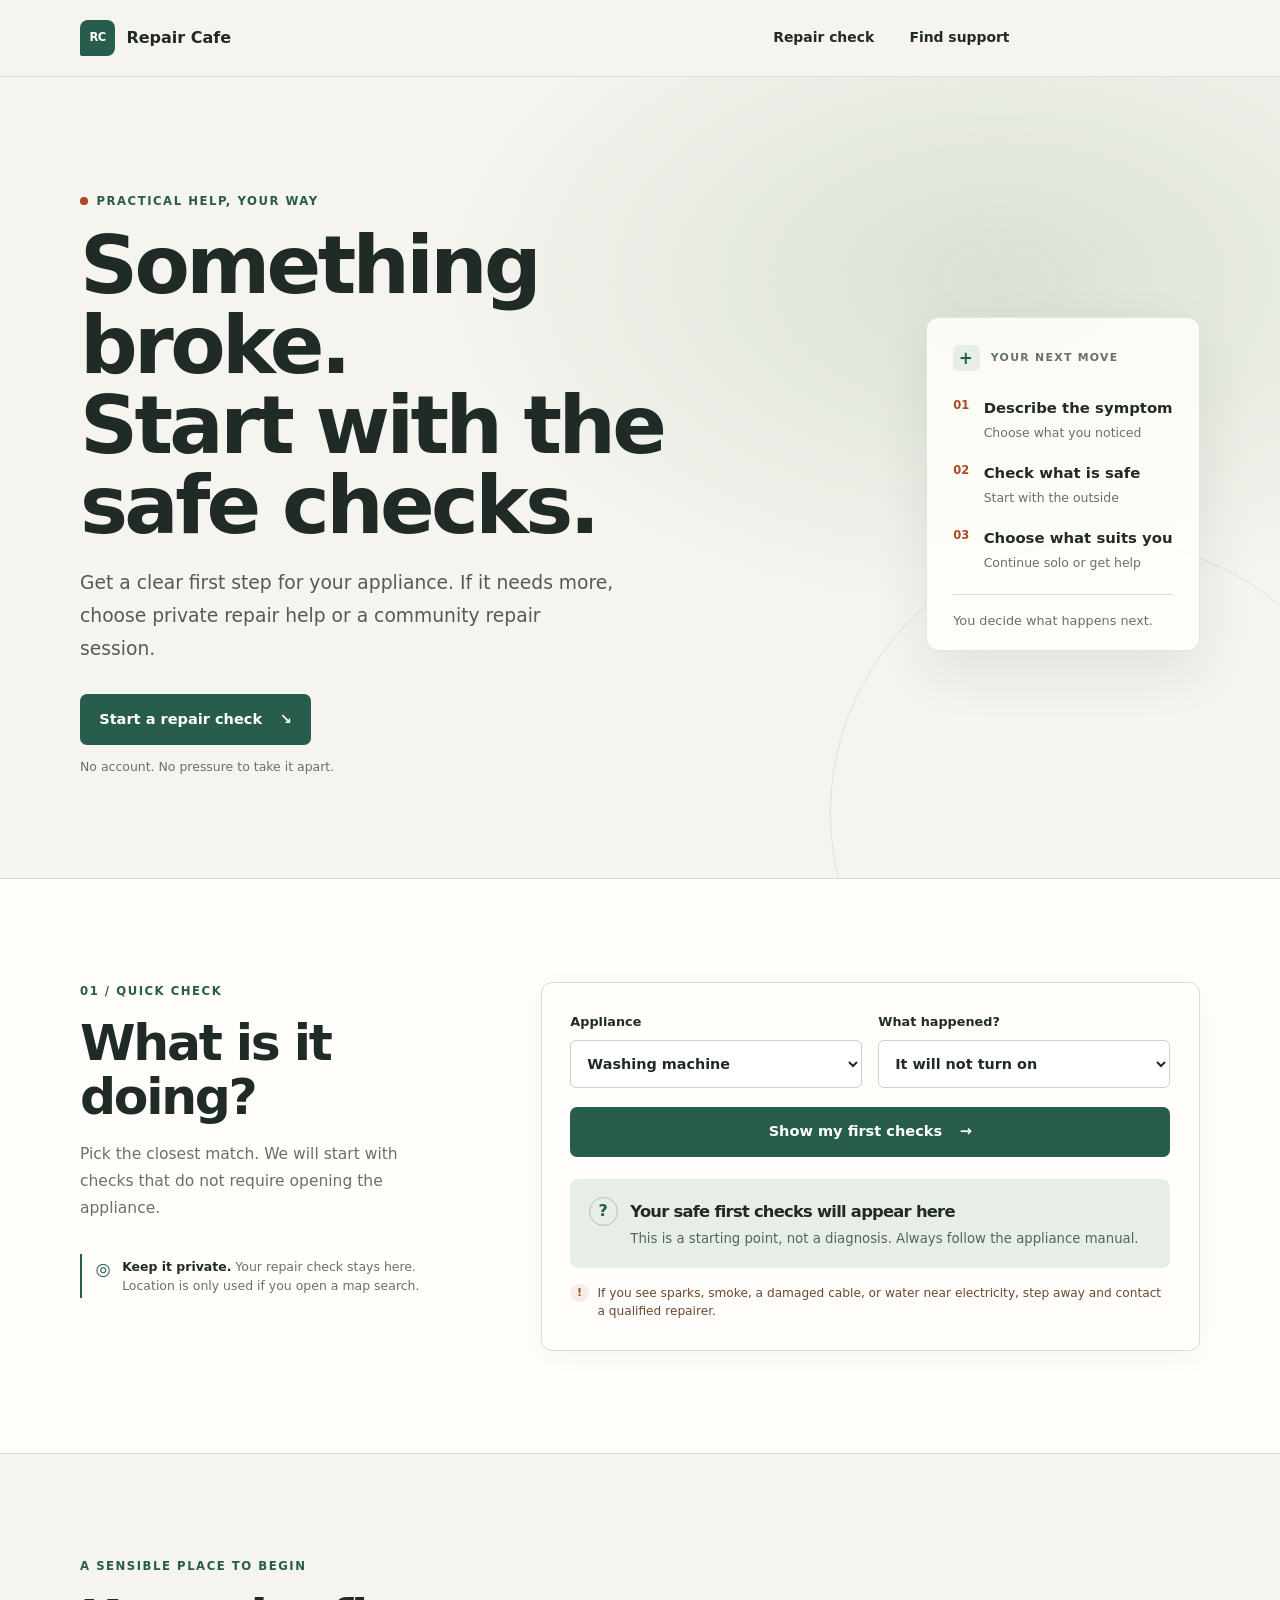
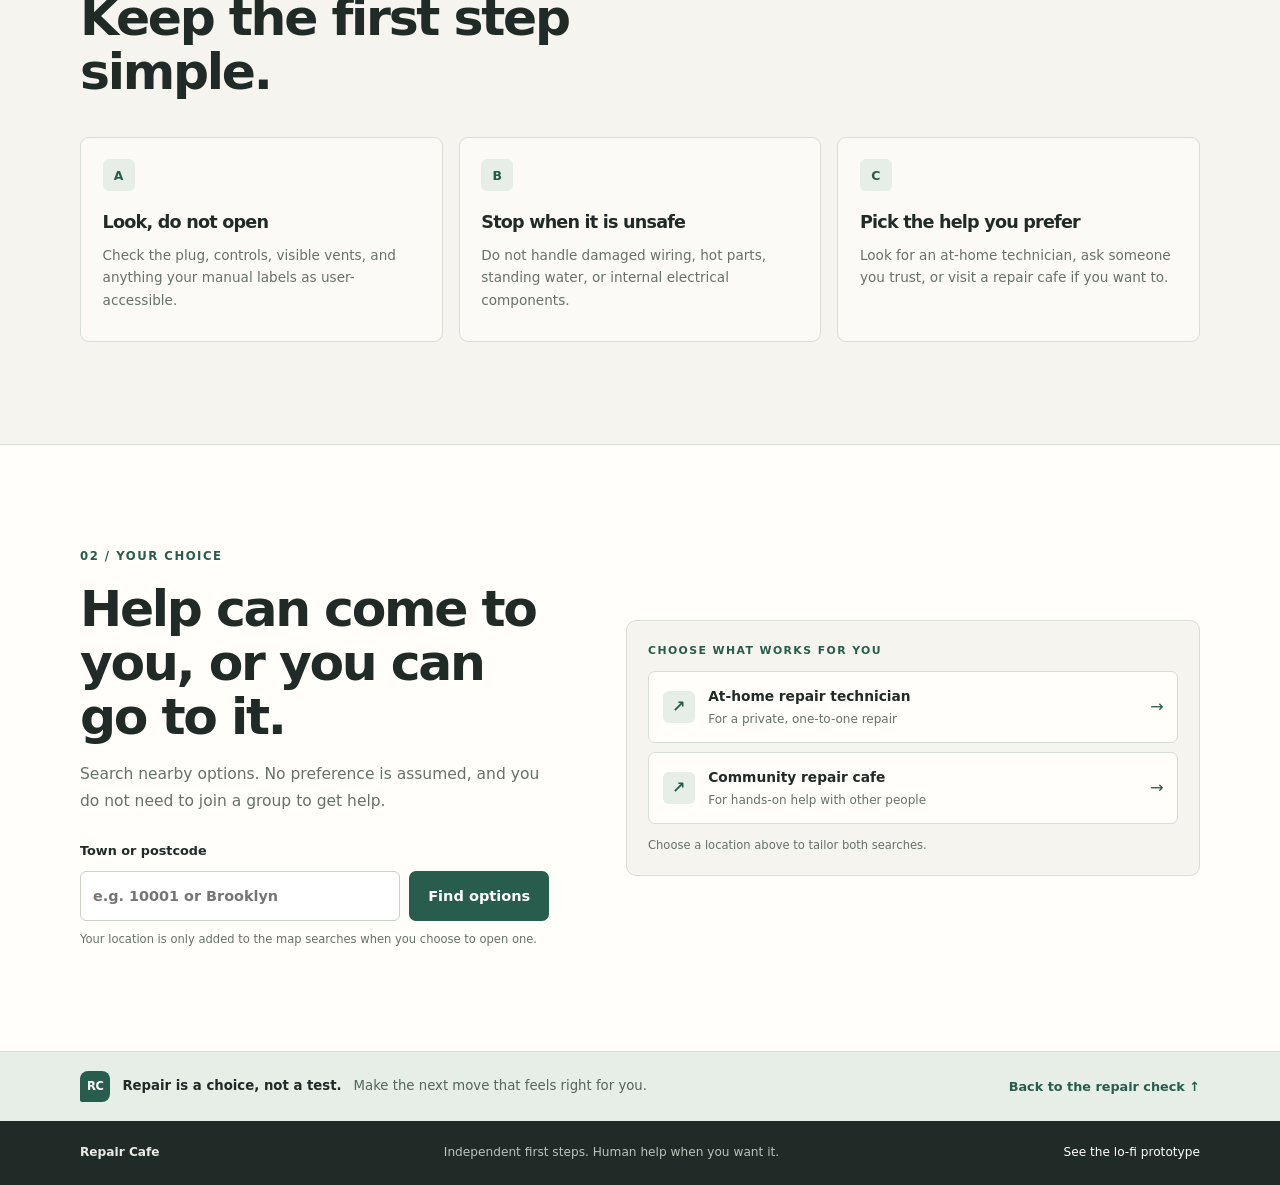
==== commit 6bcf37ad: "Update app favicon assets Co-authored-by: Copilot <223556219+Copilot@users.noreply.github.com>" ====
--- a/index.html
+++ b/index.html
@@ -9,7 +9,7 @@
     />
     <meta name="theme-color" content="#f5f4ef" />
     <title>Repair Cafe | Make a confident next move</title>
-    <link rel="icon" href="images/Costly-Repair2-300x300.png" />
+    <link rel="icon" href="images/Skeleton.png" />
     <link rel="stylesheet" href="styles.css" />
   </head>
   <body>
--- a/styles.css
+++ b/styles.css
@@ -135,6 +135,14 @@
 
 .main-nav .prototype-link {
   color: var(--green);
+  opacity: 0;
+  pointer-events: none;
+}
+
+.main-nav:hover .prototype-link,
+.main-nav .prototype-link:focus-visible {
+  opacity: 1;
+  pointer-events: auto;
 }
 
 .hero {
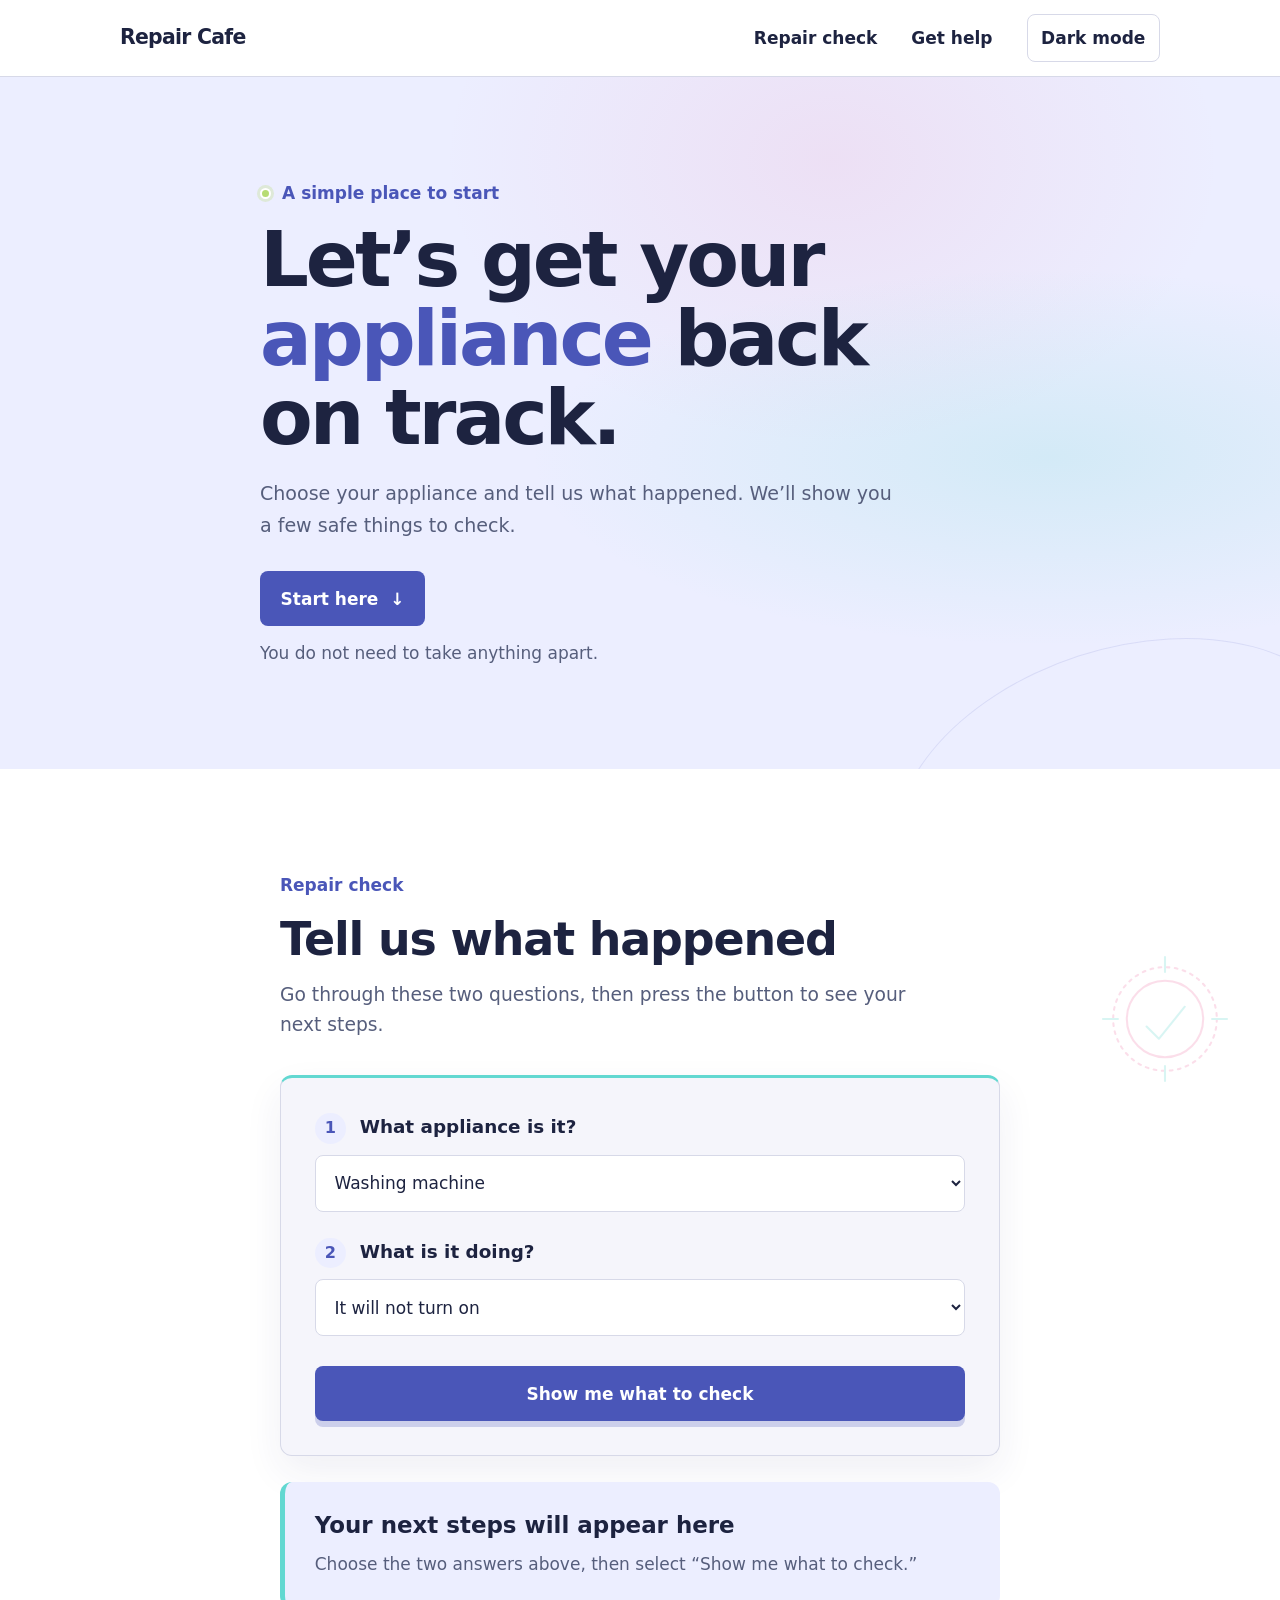
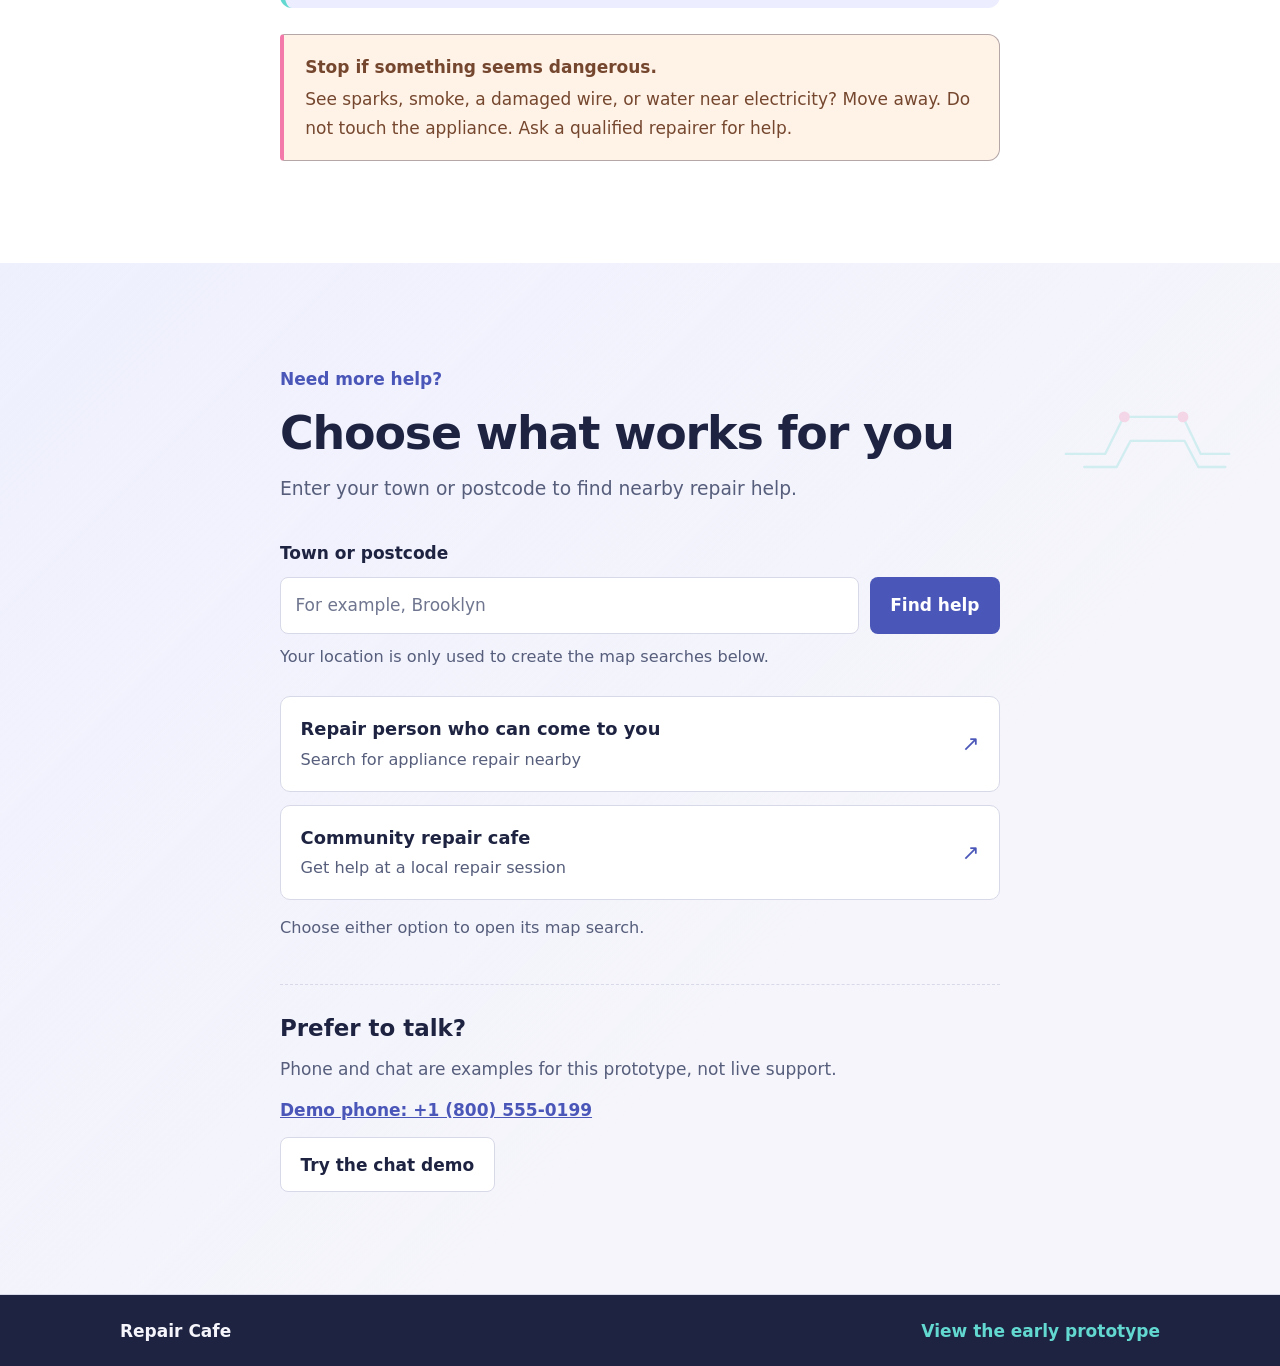
==== commit e68bad30: "Publish redesigned Repair Cafe v3 Co-authored-by: Copilot <223556219+Copilot@users.noreply.github.co" ====
--- a/index.html
+++ b/index.html
@@ -5,179 +5,149 @@
     <meta name="viewport" content="width=device-width, initial-scale=1.0" />
     <meta
       name="description"
-      content="Start with safe, simple checks for a broken household appliance, then choose the kind of repair help that suits you."
+      content="Simple, safety-first checks and repair help for your household appliance."
     />
-    <meta name="theme-color" content="#f5f4ef" />
-    <title>Repair Cafe | Make a confident next move</title>
-    <link rel="icon" href="images/Skeleton.png" />
+    <meta name="theme-color" content="#f5f5fb" />
+    <title>Repair Cafe | Simple help for a broken appliance</title>
     <link rel="stylesheet" href="styles.css" />
   </head>
   <body>
     <a class="skip-link" href="#main">Skip to content</a>
     <header class="site-header">
       <div class="container header-row">
-        <a class="brand" href="#" aria-label="Repair Cafe home">
-          <span class="brand-mark" aria-hidden="true">RC</span>
-          <span>Repair Cafe</span>
-        </a>
-        <nav aria-label="Main navigation" class="main-nav">
+        <a class="brand" href="#" aria-label="Repair Cafe home">Repair Cafe</a>
+        <nav class="main-nav" aria-label="Main navigation">
           <a href="#repair-check">Repair check</a>
-          <a href="#support">Find support</a>
-          <a class="prototype-link" href="prototype.html">View lo-fi prototype</a>
+          <a href="#support">Get help</a>
+          <button class="theme-toggle" id="themeToggle" type="button" aria-pressed="false">Dark mode</button>
         </nav>
       </div>
     </header>
 
     <main id="main">
       <section class="hero">
-        <div class="container hero-grid">
-          <div class="hero-copy">
-            <p class="eyebrow"><span class="eyebrow-dot"></span> Practical help, your way</p>
-            <h1>Something broke.<br />Start with the safe checks.</h1>
-            <p class="hero-intro">
-              Get a clear first step for your appliance. If it needs more, choose
-              private repair help or a community repair session.
-            </p>
-            <a class="button button-primary" href="#repair-check">
-              Start a repair check <span aria-hidden="true">↘</span>
-            </a>
-            <p class="quiet-note">No account. No pressure to take it apart.</p>
-          </div>
-          <aside class="hero-card" aria-label="A simple repair plan">
-            <div class="card-topline">
-              <span class="card-icon" aria-hidden="true">+</span>
-              <span>YOUR NEXT MOVE</span>
+        <div class="container hero-content">
+          <p class="eyebrow"><span class="status-light" aria-hidden="true"></span> A simple place to start</p>
+          <h1>Let’s get your<br /><span>appliance</span> back on track.</h1>
+          <p>Choose your appliance and tell us what happened. We’ll show you a few safe things to check.</p>
+          <a class="button button-primary" href="#repair-check">Start here <span aria-hidden="true">↓</span></a>
+          <p class="hero-note">You do not need to take anything apart.</p>
+        </div>
+      </section>
+
+      <section class="page-section repair-section" id="repair-check" aria-labelledby="repair-title">
+        <svg class="section-ornament repair-ornament scroll-art" viewBox="0 0 220 220" aria-hidden="true">
+          <circle cx="110" cy="110" r="76" />
+          <circle cx="110" cy="110" r="56" />
+          <path d="M110 19v22M110 179v22M19 110h22M179 110h22" />
+          <path d="m83 121 18 18 38-47" />
+        </svg>
+        <div class="container narrow-container">
+          <p class="step-label">Repair check</p>
+          <h2 id="repair-title">Tell us what happened</h2>
+          <p class="section-lead">Go through these two questions, then press the button to see your next steps.</p>
+
+          <form id="repairForm" class="repair-form">
+            <div class="form-step">
+              <label for="applianceType"><span class="step-number">1</span> What appliance is it?</label>
+              <select id="applianceType" name="appliance" required>
+                <option value="washing-machine">Washing machine</option>
+                <option value="fan">Fan</option>
+                <option value="kettle">Kettle</option>
+                <option value="vacuum">Vacuum cleaner</option>
+                <option value="microwave">Microwave</option>
+                <option value="toaster">Toaster</option>
+                <option value="fridge">Fridge</option>
+                <option value="other">Something else</option>
+              </select>
             </div>
-            <ol class="plan-list">
-              <li><span>01</span><div><strong>Describe the symptom</strong><small>Choose what you noticed</small></div></li>
-              <li><span>02</span><div><strong>Check what is safe</strong><small>Start with the outside</small></div></li>
-              <li><span>03</span><div><strong>Choose what suits you</strong><small>Continue solo or get help</small></div></li>
-            </ol>
-            <p class="card-footnote">You decide what happens next.</p>
+
+            <div class="form-step">
+              <label for="issueType"><span class="step-number">2</span> What is it doing?</label>
+              <select id="issueType" name="issue" required>
+                <option value="no-power">It will not turn on</option>
+                <option value="noise">It is making a strange noise</option>
+                <option value="hot">It is too hot or smells burnt</option>
+                <option value="leak">It is leaking</option>
+                <option value="weak">It is not working as well as usual</option>
+                <option value="unsure">I am not sure</option>
+                <option value="other">Something else</option>
+              </select>
+            </div>
+
+            <label class="other-issue-field form-step" id="otherIssueField" for="otherIssue" hidden>
+              <span>In a few words, what happened?</span>
+              <textarea id="otherIssue" name="otherIssue" rows="3" maxlength="300" placeholder="For example: it stops after a few minutes"></textarea>
+            </label>
+
+            <button class="button button-primary check-button" type="submit">Show me what to check</button>
+          </form>
+
+          <section id="diagnosisResult" class="result-panel" aria-live="polite" aria-atomic="true" aria-labelledby="resultTitle">
+            <h3 id="resultTitle">Your next steps will appear here</h3>
+            <p>Choose the two answers above, then select “Show me what to check.”</p>
+          </section>
+
+          <aside class="safety-note">
+            <strong>Stop if something seems dangerous.</strong>
+            <p>See sparks, smoke, a damaged wire, or water near electricity? Move away. Do not touch the appliance. Ask a qualified repairer for help.</p>
           </aside>
         </div>
       </section>
 
-      <section class="section repair-section" id="repair-check" aria-labelledby="repair-title">
-        <div class="container repair-layout">
-          <div class="section-intro">
-            <p class="eyebrow">01 / Quick check</p>
-            <h2 id="repair-title">What is it doing?</h2>
-            <p>Pick the closest match. We will start with checks that do not require opening the appliance.</p>
-            <div class="privacy-note">
-              <span aria-hidden="true">◎</span>
-              <p><strong>Keep it private.</strong> Your repair check stays here. Location is only used if you open a map search.</p>
+      <section class="page-section support-section" id="support" aria-labelledby="support-title">
+        <svg class="section-ornament support-ornament scroll-art" viewBox="0 0 240 180" aria-hidden="true">
+          <path d="M14 140h51l24-48h77l23 48h37" />
+          <path d="M38 157h42l18-34h70l18 34h35" />
+          <circle cx="90" cy="92" r="7" />
+          <circle cx="166" cy="92" r="7" />
+        </svg>
+        <div class="container narrow-container">
+          <p class="step-label">Need more help?</p>
+          <h2 id="support-title">Choose what works for you</h2>
+          <p class="section-lead">Enter your town or postcode to find nearby repair help.</p>
+
+          <form id="locationForm" class="location-form">
+            <label for="location">Town or postcode</label>
+            <div class="location-input">
+              <input id="location" name="location" type="text" autocomplete="postal-code" placeholder="For example, Brooklyn" required />
+              <button class="button button-primary" type="submit">Find help</button>
             </div>
+            <p class="form-hint">Your location is only used to create the map searches below.</p>
+          </form>
+
+          <div class="support-options" id="supportResults" aria-live="polite">
+            <a class="support-option" data-support="technician" href="https://www.google.com/maps/search/?api=1&query=appliance+repair+technician" target="_blank" rel="noopener noreferrer">
+              <span><strong>Repair person who can come to you</strong><small>Search for appliance repair nearby</small></span>
+              <span class="option-arrow" aria-hidden="true">↗</span>
+            </a>
+            <a class="support-option" data-support="cafe" href="https://www.google.com/maps/search/?api=1&query=repair+cafe" target="_blank" rel="noopener noreferrer">
+              <span><strong>Community repair cafe</strong><small>Get help at a local repair session</small></span>
+              <span class="option-arrow" aria-hidden="true">↗</span>
+            </a>
+            <p id="supportMessage" class="support-message">Choose either option to open its map search.</p>
           </div>
 
-          <div class="check-card">
-            <form id="repairForm">
-              <div class="field-row">
-                <label for="applianceType">Appliance
-                  <select id="applianceType" name="appliance" required>
-                    <option value="washing-machine">Washing machine</option>
-                    <option value="fan">Fan</option>
-                    <option value="kettle">Kettle</option>
-                    <option value="vacuum">Vacuum</option>
-                    <option value="microwave">Microwave</option>
-                    <option value="toaster">Toaster</option>
-                    <option value="fridge">Fridge</option>
-                    <option value="other">Something else</option>
-                  </select>
-                </label>
-                <label for="issueType">What happened?
-                  <select id="issueType" name="issue" required>
-                    <option value="no-power">It will not turn on</option>
-                    <option value="noise">It is making an unusual noise</option>
-                    <option value="hot">It is hot or smells burnt</option>
-                    <option value="leak">There is a leak</option>
-                    <option value="weak">It is working poorly</option>
-                    <option value="unsure">I am not sure</option>
-                  </select>
-                </label>
+          <div class="contact-box">
+            <h3>Prefer to talk?</h3>
+            <p>Phone and chat are examples for this prototype, not live support.</p>
+            <a class="phone-link" href="tel:+18005550199">Demo phone: +1 (800) 555-0199</a>
+            <button class="button button-secondary" id="openChat" type="button" aria-expanded="false" aria-controls="chatPanel">Try the chat demo</button>
+            <section class="chat-panel" id="chatPanel" aria-labelledby="chatTitle" hidden>
+              <div class="chat-heading">
+                <div><h4 id="chatTitle">Chat demo</h4><p>Replies are simulated; no one is monitoring this chat.</p></div>
+                <button id="closeChat" class="chat-close" type="button" aria-label="Close chat">×</button>
               </div>
-              <button class="button button-primary check-button" type="submit">
-                Show my first checks <span aria-hidden="true">→</span>
-              </button>
-            </form>
-
-            <div id="diagnosisResult" class="result-panel" aria-live="polite" aria-atomic="true">
-              <div class="result-placeholder">
-                <span class="result-symbol" aria-hidden="true">?</span>
-                <div>
-                  <h3>Your safe first checks will appear here</h3>
-                  <p>This is a starting point, not a diagnosis. Always follow the appliance manual.</p>
-                </div>
+              <div class="chat-messages" id="chatMessages" aria-live="polite">
+                <p class="chat-bubble">Hi. Tell us what is going on and we’ll suggest a next step.</p>
               </div>
-            </div>
-            <p class="safety-line"><span aria-hidden="true">!</span> If you see sparks, smoke, a damaged cable, or water near electricity, step away and contact a qualified repairer.</p>
+              <form id="chatForm" class="chat-form">
+                <label class="visually-hidden" for="chatMessage">Your message</label>
+                <input id="chatMessage" name="message" type="text" placeholder="Write a message" maxlength="300" required />
+                <button class="button button-primary" type="submit">Send</button>
+              </form>
+            </section>
           </div>
-        </div>
-      </section>
-
-      <section class="section steps-section" aria-labelledby="steps-title">
-        <div class="container">
-          <div class="section-heading">
-            <p class="eyebrow">A sensible place to begin</p>
-            <h2 id="steps-title">Keep the first step simple.</h2>
-          </div>
-          <div class="steps-grid">
-            <article class="step-card">
-              <span class="step-number">A</span>
-              <h3>Look, do not open</h3>
-              <p>Check the plug, controls, visible vents, and anything your manual labels as user-accessible.</p>
-            </article>
-            <article class="step-card">
-              <span class="step-number">B</span>
-              <h3>Stop when it is unsafe</h3>
-              <p>Do not handle damaged wiring, hot parts, standing water, or internal electrical components.</p>
-            </article>
-            <article class="step-card">
-              <span class="step-number">C</span>
-              <h3>Pick the help you prefer</h3>
-              <p>Look for an at-home technician, ask someone you trust, or visit a repair cafe if you want to.</p>
-            </article>
-          </div>
-        </div>
-      </section>
-
-      <section class="section support-section" id="support" aria-labelledby="support-title">
-        <div class="container support-layout">
-          <div class="support-copy">
-            <p class="eyebrow">02 / Your choice</p>
-            <h2 id="support-title">Help can come to you, or you can go to it.</h2>
-            <p>Search nearby options. No preference is assumed, and you do not need to join a group to get help.</p>
-            <form id="locationForm" class="location-form">
-              <label for="location">Town or postcode
-                <span class="input-row">
-                  <input id="location" name="location" type="text" autocomplete="postal-code" placeholder="e.g. 10001 or Brooklyn" required />
-                  <button class="button button-primary" type="submit">Find options</button>
-                </span>
-              </label>
-              <small>Your location is only added to the map searches when you choose to open one.</small>
-            </form>
-          </div>
-          <div class="support-options" id="supportResults" aria-live="polite">
-            <p class="eyebrow">Choose what works for you</p>
-            <a class="support-option" data-support="technician" href="https://www.google.com/maps/search/?api=1&query=appliance+repair+technician" target="_blank" rel="noopener noreferrer">
-              <span class="option-icon" aria-hidden="true">↗</span>
-              <span><strong>At-home repair technician</strong><small>For a private, one-to-one repair</small></span>
-              <span class="option-arrow" aria-hidden="true">→</span>
-            </a>
-            <a class="support-option" data-support="cafe" href="https://www.google.com/maps/search/?api=1&query=repair+cafe" target="_blank" rel="noopener noreferrer">
-              <span class="option-icon" aria-hidden="true">↗</span>
-              <span><strong>Community repair cafe</strong><small>For hands-on help with other people</small></span>
-              <span class="option-arrow" aria-hidden="true">→</span>
-            </a>
-            <p id="supportMessage" class="support-message">Choose a location above to tailor both searches.</p>
-          </div>
-        </div>
-      </section>
-
-      <section class="closing-strip">
-        <div class="container closing-row">
-          <p><span class="closing-mark" aria-hidden="true">RC</span><strong>Repair is a choice, not a test.</strong> Make the next move that feels right for you.</p>
-          <a href="#repair-check">Back to the repair check ↑</a>
         </div>
       </section>
     </main>
@@ -185,8 +155,7 @@
     <footer class="site-footer">
       <div class="container footer-row">
         <span>Repair Cafe</span>
-        <span>Independent first steps. Human help when you want it.</span>
-        <a href="prototype.html">See the lo-fi prototype</a>
+        <a href="prototype.html">View the early prototype</a>
       </div>
     </footer>
     <script src="script.js"></script>
--- a/styles.css
+++ b/styles.css
@@ -1,16 +1,32 @@
 :root {
   color-scheme: light;
-  --ink: #202a27;
-  --muted: #66716c;
-  --paper: #f5f4ef;
-  --surface: #fffefa;
-  --line: #d8ddd5;
-  --green: #285c4d;
-  --green-dark: #1c4439;
-  --pale-green: #e6eee7;
-  --orange: #a64b2a;
-  --pale-orange: #f8ece5;
-  --shadow: 0 20px 55px rgba(28, 54, 43, 0.09);
+  --ink: #26342d;
+  --muted: #59675f;
+  --paper: #f7f7f2;
+  --surface: #ffffff;
+  --line: #d7ded7;
+  --green: #245846;
+  --green-hover: #193f32;
+  --soft-green: #edf4ee;
+  --warning: #794322;
+  --warning-bg: #fff3e9;
+  --focus: #ba5c27;
+  font-size: 17px;
+}
+
+html[data-theme="dark"] {
+  color-scheme: dark;
+  --ink: #edf3ee;
+  --muted: #bdc9c1;
+  --paper: #19221e;
+  --surface: #242f29;
+  --line: #405047;
+  --green: #acd7ba;
+  --green-hover: #c1e6cd;
+  --soft-green: #2a3a31;
+  --warning: #ffcfad;
+  --warning-bg: #493328;
+  --focus: #f0ad83;
 }
 
 * {
@@ -19,7 +35,7 @@
 
 html {
   scroll-behavior: smooth;
-  scroll-padding-top: 5rem;
+  scroll-padding-top: 6rem;
 }
 
 body {
@@ -27,7 +43,7 @@
   background: var(--paper);
   color: var(--ink);
   font-family: Inter, ui-sans-serif, system-ui, -apple-system, BlinkMacSystemFont, "Segoe UI", sans-serif;
-  line-height: 1.55;
+  line-height: 1.65;
 }
 
 a {
@@ -36,35 +52,41 @@
 
 button,
 input,
-select {
+select,
+textarea {
   font: inherit;
 }
 
 button,
 a,
 input,
-select {
+select,
+textarea {
   -webkit-tap-highlight-color: transparent;
 }
 
 :focus-visible {
-  outline: 3px solid #d1804f;
+  outline: 3px solid var(--focus);
   outline-offset: 3px;
 }
 
 .container {
-  width: min(1120px, calc(100% - 2.5rem));
+  width: min(100% - 2.5rem, 1040px);
   margin-inline: auto;
+}
+
+.narrow-container {
+  width: min(100% - 2.5rem, 720px);
 }
 
 .skip-link {
   position: absolute;
   top: -5rem;
   left: 1rem;
-  z-index: 10;
+  z-index: 20;
   padding: 0.7rem 1rem;
   background: var(--ink);
-  color: white;
+  color: var(--paper);
 }
 
 .skip-link:focus {
@@ -75,14 +97,13 @@
   position: sticky;
   z-index: 5;
   top: 0;
-  border-bottom: 1px solid rgba(32, 42, 39, 0.1);
-  background: rgba(245, 244, 239, 0.94);
-  backdrop-filter: blur(12px);
+  border-bottom: 1px solid var(--line);
+  background: var(--surface);
 }
 
 .header-row,
 .main-nav,
-.brand {
+.footer-row {
   display: flex;
   align-items: center;
 }
@@ -90,556 +111,326 @@
 .header-row {
   min-height: 76px;
   justify-content: space-between;
-  gap: 2rem;
+  gap: 1.5rem;
 }
 
 .brand {
-  gap: 0.7rem;
   color: var(--ink);
+  font-size: 1.2rem;
+  font-weight: 750;
+  text-decoration: none;
+}
+
+.main-nav {
+  gap: clamp(1rem, 3vw, 2rem);
+}
+
+.main-nav a,
+.footer-row a {
+  font-weight: 600;
+  text-decoration: none;
+}
+
+.main-nav a:hover,
+.footer-row a:hover {
+  text-decoration: underline;
+  text-underline-offset: 0.2em;
+}
+
+.theme-toggle {
+  min-height: 2.8rem;
+  border: 1px solid var(--line);
+  border-radius: 8px;
+  padding: 0.5rem 0.8rem;
+  background: var(--surface);
+  color: var(--ink);
+  cursor: pointer;
+  font-weight: 650;
+}
+
+.hero {
+  padding: clamp(4rem, 9vw, 7rem) 0;
+  background: var(--soft-green);
+}
+
+.hero-content {
+  max-width: 760px;
+}
+
+.eyebrow,
+.step-label {
+  margin: 0 0 0.75rem;
+  color: var(--green);
   font-size: 1rem;
-  font-weight: 760;
-  text-decoration: none;
-}
-
-.brand-mark,
-.closing-mark {
-  display: grid;
-  width: 2.2rem;
-  aspect-ratio: 1;
-  place-items: center;
-  border-radius: 8px 8px 8px 2px;
-  background: var(--green);
-  color: white;
-  font-size: 0.72rem;
-  font-weight: 800;
-  letter-spacing: -0.04em;
-}
-
-.main-nav {
-  gap: clamp(1rem, 3vw, 2.2rem);
-  font-size: 0.87rem;
-  font-weight: 630;
-}
-
-.main-nav a,
-.footer-row a,
-.closing-row > a {
-  text-decoration: none;
-}
-
-.main-nav a:hover,
-.footer-row a:hover,
-.closing-row > a:hover {
-  color: var(--green);
-}
-
-.main-nav .prototype-link {
-  color: var(--green);
-  opacity: 0;
-  pointer-events: none;
-}
-
-.main-nav:hover .prototype-link,
-.main-nav .prototype-link:focus-visible {
-  opacity: 1;
-  pointer-events: auto;
-}
-
-.hero {
-  position: relative;
-  overflow: hidden;
-  padding: clamp(4rem, 9vw, 7.5rem) 0 clamp(4.5rem, 8vw, 7rem);
-  background:
-    radial-gradient(ellipse at 78% 25%, rgba(202, 216, 197, 0.66), transparent 39%),
-    var(--paper);
-}
-
-.hero::after {
-  position: absolute;
-  right: -6rem;
-  bottom: -13rem;
-  width: 34rem;
-  height: 34rem;
-  border: 1px solid rgba(40, 92, 77, 0.12);
-  border-radius: 50%;
-  content: "";
-  pointer-events: none;
-}
-
-.hero-grid {
-  position: relative;
-  z-index: 1;
-  display: grid;
-  grid-template-columns: minmax(0, 1.25fr) minmax(310px, 0.75fr);
-  align-items: center;
-  gap: clamp(3rem, 8vw, 8rem);
-}
-
-.hero-copy {
-  max-width: 670px;
-}
-
-.eyebrow {
-  display: flex;
-  align-items: center;
-  gap: 0.55rem;
-  margin: 0 0 1rem;
-  color: var(--green);
-  font-size: 0.73rem;
-  font-weight: 800;
-  letter-spacing: 0.13em;
-  text-transform: uppercase;
-}
-
-.eyebrow-dot {
-  width: 0.48rem;
-  aspect-ratio: 1;
-  border-radius: 50%;
-  background: var(--orange);
+  font-weight: 700;
 }
 
 h1,
 h2,
 h3,
+h4,
 p {
   margin-top: 0;
 }
 
 h1,
 h2,
-h3 {
-  letter-spacing: -0.045em;
+h3,
+h4 {
+  line-height: 1.2;
 }
 
 h1 {
-  margin-bottom: 1.35rem;
-  font-size: clamp(2.8rem, 6.3vw, 5.5rem);
-  font-weight: 730;
-  line-height: 0.99;
-}
-
-.hero-intro {
-  max-width: 540px;
-  margin-bottom: 1.8rem;
-  color: #515c56;
-  font-size: clamp(1rem, 1.6vw, 1.17rem);
-  line-height: 1.75;
+  max-width: 700px;
+  margin-bottom: 1.25rem;
+  font-size: clamp(2.5rem, 7vw, 4.5rem);
+  letter-spacing: -0.04em;
+}
+
+.hero-content > p:not(.eyebrow, .hero-note) {
+  max-width: 640px;
+  margin-bottom: 1.75rem;
+  color: var(--muted);
+  font-size: 1.2rem;
 }
 
 .button {
   display: inline-flex;
-  min-height: 3.15rem;
+  min-height: 3.25rem;
   align-items: center;
   justify-content: center;
-  gap: 1.1rem;
-  border: 0;
-  border-radius: 7px;
-  padding: 0.8rem 1.2rem;
+  gap: 0.7rem;
+  border: 1px solid transparent;
+  border-radius: 8px;
+  padding: 0.7rem 1.15rem;
   cursor: pointer;
-  font-size: 0.91rem;
   font-weight: 700;
+  text-align: center;
   text-decoration: none;
-  transition: background-color 160ms ease, transform 160ms ease;
-}
-
-.button:hover {
-  transform: translateY(-1px);
 }
 
 .button-primary {
   background: var(--green);
-  color: white;
+  color: #ffffff;
+}
+
+html[data-theme="dark"] .button-primary {
+  color: #19221e;
 }
 
 .button-primary:hover {
-  background: var(--green-dark);
-}
-
-.quiet-note {
+  background: var(--green-hover);
+}
+
+.hero-note {
   margin: 0.75rem 0 0;
   color: var(--muted);
-  font-size: 0.78rem;
-}
-
-.hero-card {
-  max-width: 400px;
-  justify-self: end;
-  border: 1px solid rgba(40, 92, 77, 0.14);
-  border-radius: 13px;
-  padding: 1.7rem 1.65rem 1.25rem;
-  background: rgba(255, 254, 250, 0.88);
-  box-shadow: var(--shadow);
-}
-
-.card-topline {
-  display: flex;
-  align-items: center;
-  gap: 0.7rem;
-  color: var(--muted);
-  font-size: 0.68rem;
-  font-weight: 800;
-  letter-spacing: 0.12em;
-}
-
-.card-icon {
+}
+
+.page-section {
+  padding: clamp(3.5rem, 8vw, 6rem) 0;
+}
+
+.repair-section {
+  background: var(--surface);
+}
+
+.page-section h2 {
+  margin-bottom: 0.75rem;
+  font-size: clamp(2rem, 4vw, 2.7rem);
+  letter-spacing: -0.025em;
+}
+
+.section-lead {
+  max-width: 650px;
+  margin-bottom: 2rem;
+  color: var(--muted);
+  font-size: 1.1rem;
+}
+
+.repair-form {
   display: grid;
-  width: 1.65rem;
-  aspect-ratio: 1;
+  gap: 1.5rem;
+  border: 1px solid var(--line);
+  border-radius: 12px;
+  padding: clamp(1.25rem, 4vw, 2rem);
+  background: var(--paper);
+}
+
+.form-step {
+  display: grid;
+  gap: 0.65rem;
+}
+
+.form-step > span,
+.form-step > label,
+.form-step > span:first-child,
+.form-step > label:first-child {
+  color: var(--ink);
+  font-size: 1.08rem;
+  font-weight: 700;
+}
+
+.form-step label,
+.repair-form > label {
+  color: var(--ink);
+  font-weight: 700;
+}
+
+.step-number {
+  display: inline-grid;
+  width: 1.8rem;
+  height: 1.8rem;
+  margin-right: 0.45rem;
   place-items: center;
-  border-radius: 5px;
-  background: var(--pale-green);
+  border-radius: 50%;
+  background: var(--soft-green);
   color: var(--green);
-  font-size: 1.05rem;
-}
-
-.plan-list {
+  font-size: 0.95rem;
+  vertical-align: middle;
+}
+
+select,
+input,
+textarea {
+  width: 100%;
+  min-height: 3.35rem;
+  border: 1px solid var(--line);
+  border-radius: 8px;
+  padding: 0.75rem 0.85rem;
+  background: var(--surface);
+  color: var(--ink);
+  font-size: 1rem;
+}
+
+textarea {
+  min-height: 6.5rem;
+  resize: vertical;
+}
+
+input::placeholder,
+textarea::placeholder {
+  color: var(--muted);
+  opacity: 0.85;
+}
+
+.check-button {
+  width: 100%;
+  margin-top: 0.25rem;
+}
+
+.result-panel {
+  margin-top: 1.5rem;
+  border-left: 5px solid var(--green);
+  border-radius: 0 10px 10px 0;
+  padding: clamp(1.25rem, 4vw, 1.75rem);
+  background: var(--soft-green);
+}
+
+.result-panel h3 {
+  margin-bottom: 0.65rem;
+  font-size: 1.35rem;
+}
+
+.result-panel > p {
+  margin-bottom: 0;
+  color: var(--muted);
+}
+
+.result-heading {
+  margin-bottom: 0.75rem !important;
+}
+
+.issue-description {
+  margin: 0 0 1rem !important;
+  color: var(--muted);
+}
+
+.check-list {
   display: grid;
-  gap: 1.25rem;
-  margin: 1.6rem 0 1.3rem;
-  padding: 0;
-  list-style: none;
-}
-
-.plan-list li {
-  display: flex;
-  align-items: start;
-  gap: 0.9rem;
-}
-
-.plan-list li > span {
-  color: var(--orange);
-  font-size: 0.72rem;
-  font-weight: 800;
-}
-
-.plan-list strong,
-.plan-list small {
-  display: block;
-}
-
-.plan-list strong {
-  font-size: 0.93rem;
-}
-
-.plan-list small {
-  margin-top: 0.18rem;
-  color: var(--muted);
-  font-size: 0.78rem;
-}
-
-.card-footnote {
+  gap: 0.8rem;
   margin: 0;
+  padding-left: 1.5rem;
+  font-size: 1rem;
+}
+
+.check-list li {
+  padding-left: 0.25rem;
+}
+
+.appliance-caution {
+  margin: 1rem 0 0 !important;
   border-top: 1px solid var(--line);
   padding-top: 1rem;
-  color: var(--muted);
-  font-size: 0.8rem;
-}
-
-.section {
-  padding: clamp(4rem, 8vw, 6.7rem) 0;
-}
-
-.repair-section {
-  border-block: 1px solid var(--line);
-  background: var(--surface);
-}
-
-.repair-layout {
+  color: var(--warning) !important;
+  font-weight: 650;
+}
+
+.safety-note {
+  margin-top: 1.5rem;
+  border: 1px solid color-mix(in srgb, var(--warning) 35%, var(--line));
+  border-radius: 10px;
+  padding: 1.1rem 1.25rem;
+  background: var(--warning-bg);
+  color: var(--warning);
+}
+
+.safety-note strong {
+  display: block;
+  margin-bottom: 0.25rem;
+}
+
+.safety-note p {
+  margin: 0;
+}
+
+.location-form {
   display: grid;
-  grid-template-columns: minmax(220px, 0.72fr) minmax(0, 1.28fr);
-  align-items: start;
-  gap: clamp(2.5rem, 7vw, 6rem);
-}
-
-.section-intro h2,
-.section-heading h2,
-.support-copy h2 {
-  margin-bottom: 1rem;
-  font-size: clamp(2rem, 4vw, 3.15rem);
-  line-height: 1.08;
-}
-
-.section-intro > p:not(.eyebrow),
-.support-copy > p:not(.eyebrow) {
-  color: var(--muted);
-  font-size: 0.97rem;
-  line-height: 1.75;
-}
-
-.privacy-note {
+  gap: 0.6rem;
+  margin-bottom: 1.5rem;
+}
+
+.location-form > label {
+  font-weight: 700;
+}
+
+.location-input {
+  display: grid;
+  grid-template-columns: minmax(0, 1fr) auto;
+  gap: 0.65rem;
+}
+
+.location-input .button {
+  min-width: 130px;
+}
+
+.form-hint {
+  margin: 0;
+  color: var(--muted);
+  font-size: 0.95rem;
+}
+
+.support-options {
+  display: grid;
+  gap: 0.75rem;
+}
+
+.support-option {
   display: flex;
-  gap: 0.7rem;
-  margin-top: 2rem;
-  border-left: 2px solid var(--green);
-  padding: 0.15rem 0 0.15rem 0.85rem;
-  color: var(--green);
-}
-
-.privacy-note > span {
-  font-size: 1.1rem;
-  line-height: 1.4;
-}
-
-.privacy-note p {
-  margin: 0;
-  color: var(--muted);
-  font-size: 0.78rem;
-  line-height: 1.55;
-}
-
-.privacy-note strong {
-  color: var(--ink);
-}
-
-.check-card {
-  border: 1px solid var(--line);
-  border-radius: 11px;
-  padding: clamp(1.1rem, 3vw, 1.8rem);
-  background: var(--surface);
-  box-shadow: 0 8px 28px rgba(28, 54, 43, 0.045);
-}
-
-.field-row {
-  display: grid;
-  grid-template-columns: 1fr 1fr;
+  min-height: 5.3rem;
+  align-items: center;
+  justify-content: space-between;
   gap: 1rem;
-}
-
-.field-row label,
-.location-form label {
-  display: grid;
-  gap: 0.55rem;
-  color: var(--ink);
-  font-size: 0.8rem;
-  font-weight: 700;
-}
-
-select,
-input {
-  width: 100%;
-  min-height: 3rem;
-  border: 1px solid #cbd2ca;
-  border-radius: 6px;
-  padding: 0.65rem 0.75rem;
-  background: white;
-  color: var(--ink);
-  font-size: 0.9rem;
-}
-
-.check-button {
-  width: 100%;
-  margin-top: 1.15rem;
-}
-
-.result-panel {
-  margin-top: 1.4rem;
-  border-radius: 8px;
-  padding: 1.1rem 1.15rem;
-  background: var(--pale-green);
-}
-
-.result-placeholder {
-  display: flex;
-  align-items: start;
-  gap: 0.8rem;
-}
-
-.result-symbol {
-  display: grid;
-  width: 1.8rem;
-  aspect-ratio: 1;
-  flex: 0 0 auto;
-  place-items: center;
-  border: 1px solid #afc5b2;
-  border-radius: 50%;
-  color: var(--green);
-  font-weight: 750;
-}
-
-.result-panel h3 {
-  margin: 0.1rem 0 0.35rem;
-  font-size: 1.02rem;
-}
-
-.result-panel p {
-  margin-bottom: 0;
-  color: #53665b;
-  font-size: 0.83rem;
-}
-
-.result-heading {
-  margin-bottom: 0.65rem;
-}
-
-.check-list {
-  display: grid;
-  gap: 0.45rem;
-  margin: 0;
-  padding-left: 1.25rem;
-  color: #41554a;
-  font-size: 0.86rem;
-}
-
-.appliance-caution {
-  margin-top: 0.9rem !important;
-  border-top: 1px solid rgba(40, 92, 77, 0.16);
-  padding-top: 0.75rem;
-  color: #713d2c !important;
-  font-weight: 650;
-}
-
-.safety-line {
-  display: flex;
-  align-items: start;
-  gap: 0.55rem;
-  margin: 1rem 0 0;
-  color: #704633;
-  font-size: 0.76rem;
-  line-height: 1.55;
-}
-
-.safety-line span {
-  display: grid;
-  width: 1.15rem;
-  aspect-ratio: 1;
-  flex: 0 0 auto;
-  place-items: center;
-  border-radius: 50%;
-  background: var(--pale-orange);
-  color: var(--orange);
-  font-size: 0.7rem;
-  font-weight: 850;
-}
-
-.section-heading {
-  max-width: 650px;
-  margin-bottom: 2.3rem;
-}
-
-.section-heading h2 {
-  margin-bottom: 0;
-}
-
-.steps-grid {
-  display: grid;
-  grid-template-columns: repeat(3, 1fr);
-  gap: 1rem;
-}
-
-.step-card {
-  min-height: 205px;
-  border: 1px solid var(--line);
-  border-radius: 9px;
-  padding: 1.35rem;
-  background: rgba(255, 254, 250, 0.7);
-}
-
-.step-number {
-  display: grid;
-  width: 2rem;
-  aspect-ratio: 1;
-  margin-bottom: 1.1rem;
-  place-items: center;
-  border-radius: 6px;
-  background: var(--pale-green);
-  color: var(--green);
-  font-size: 0.78rem;
-  font-weight: 800;
-}
-
-.step-card h3 {
-  margin-bottom: 0.5rem;
-  font-size: 1.1rem;
-}
-
-.step-card p {
-  margin: 0;
-  color: var(--muted);
-  font-size: 0.85rem;
-  line-height: 1.65;
-}
-
-.support-section {
-  border-block: 1px solid var(--line);
-  background: var(--surface);
-}
-
-.support-layout {
-  display: grid;
-  grid-template-columns: minmax(0, 0.9fr) minmax(360px, 1.1fr);
-  align-items: center;
-  gap: clamp(2rem, 6vw, 6rem);
-}
-
-.support-copy h2 {
-  max-width: 520px;
-}
-
-.location-form {
-  margin-top: 1.65rem;
-}
-
-.input-row {
-  display: flex;
-  gap: 0.55rem;
-  margin-top: 0.05rem;
-}
-
-.input-row .button {
-  flex: 0 0 auto;
-}
-
-.location-form > small {
-  display: block;
-  margin-top: 0.6rem;
-  color: var(--muted);
-  font-size: 0.72rem;
-  font-weight: 450;
-}
-
-.support-options {
   border: 1px solid var(--line);
   border-radius: 10px;
-  padding: 1.3rem;
-  background: var(--paper);
-}
-
-.support-options > .eyebrow {
-  margin: 0.1rem 0 0.7rem;
-  font-size: 0.68rem;
-}
-
-.support-option {
-  display: grid;
-  grid-template-columns: auto 1fr auto;
-  align-items: center;
-  gap: 0.85rem;
-  border: 1px solid var(--line);
-  border-radius: 7px;
-  padding: 0.85rem;
+  padding: 1rem 1.15rem;
   background: var(--surface);
   text-decoration: none;
-  transition: border-color 150ms ease, transform 150ms ease;
-}
-
-.support-option + .support-option {
-  margin-top: 0.6rem;
 }
 
 .support-option:hover {
-  transform: translateX(2px);
-  border-color: #91aa98;
-}
-
-.option-icon {
-  display: grid;
-  width: 2rem;
-  aspect-ratio: 1;
-  place-items: center;
-  border-radius: 6px;
-  background: var(--pale-green);
-  color: var(--green);
-  font-weight: 700;
+  border-color: var(--green);
+  background: var(--soft-green);
 }
 
 .support-option strong,
@@ -648,180 +439,211 @@
 }
 
 .support-option strong {
-  font-size: 0.86rem;
+  font-size: 1.05rem;
 }
 
 .support-option small {
-  margin-top: 0.15rem;
-  color: var(--muted);
-  font-size: 0.75rem;
+  margin-top: 0.2rem;
+  color: var(--muted);
+  font-size: 0.95rem;
 }
 
 .option-arrow {
   color: var(--green);
+  font-size: 1.25rem;
 }
 
 .support-message {
-  margin: 0.8rem 0 0;
-  color: var(--muted);
-  font-size: 0.72rem;
-}
-
-.closing-strip {
-  padding: 1.2rem 0;
-  background: var(--pale-green);
-}
-
-.closing-row,
-.closing-row p,
-.footer-row {
+  margin: 0.15rem 0 0;
+  color: var(--muted);
+  font-size: 0.95rem;
+}
+
+.contact-box {
+  display: grid;
+  justify-items: start;
+  gap: 0.75rem;
+  margin-top: 2.5rem;
+  border-top: 1px solid var(--line);
+  padding-top: 1.75rem;
+}
+
+.contact-box h3,
+.contact-box p {
+  margin: 0;
+}
+
+.contact-box h3 {
+  font-size: 1.35rem;
+}
+
+.contact-box p {
+  color: var(--muted);
+}
+
+.phone-link {
+  color: var(--green);
+  font-weight: 700;
+}
+
+.button-secondary {
+  border-color: var(--line);
+  background: var(--surface);
+  color: var(--ink);
+}
+
+.button-secondary:hover {
+  border-color: var(--green);
+  background: var(--soft-green);
+}
+
+.chat-panel[hidden],
+.other-issue-field[hidden] {
+  display: none;
+}
+
+.chat-panel {
+  width: 100%;
+  border: 1px solid var(--line);
+  border-radius: 10px;
+  background: var(--surface);
+}
+
+.chat-heading {
   display: flex;
-  align-items: center;
-}
-
-.closing-row {
+  align-items: start;
   justify-content: space-between;
   gap: 1rem;
-}
-
-.closing-row p {
-  gap: 0.75rem;
+  border-bottom: 1px solid var(--line);
+  padding: 1rem;
+}
+
+.chat-heading h4 {
   margin: 0;
-  color: #53665b;
-  font-size: 0.83rem;
-}
-
-.closing-row strong {
+  font-size: 1.1rem;
+}
+
+.chat-heading p {
+  margin: 0.3rem 0 0;
+  font-size: 0.9rem;
+}
+
+.chat-close {
+  border: 0;
+  background: transparent;
   color: var(--ink);
-}
-
-.closing-mark {
-  width: 1.9rem;
-  flex: 0 0 auto;
-}
-
-.closing-row > a {
-  flex: 0 0 auto;
-  color: var(--green);
-  font-size: 0.8rem;
-  font-weight: 700;
+  cursor: pointer;
+  font-size: 1.5rem;
+  line-height: 1;
+}
+
+.chat-messages {
+  display: grid;
+  gap: 0.7rem;
+  padding: 1rem;
+}
+
+.chat-bubble {
+  width: fit-content;
+  max-width: 90%;
+  margin: 0;
+  border-radius: 10px 10px 10px 3px;
+  padding: 0.7rem 0.85rem;
+  background: var(--soft-green);
+}
+
+.chat-bubble-user {
+  justify-self: end;
+  border-radius: 10px 10px 3px 10px;
+  background: var(--green);
+  color: #ffffff;
+}
+
+html[data-theme="dark"] .chat-bubble-user {
+  color: #19221e;
+}
+
+.chat-form {
+  display: grid;
+  grid-template-columns: minmax(0, 1fr) auto;
+  gap: 0.6rem;
+  border-top: 1px solid var(--line);
+  padding: 0.75rem;
+}
+
+.chat-form .button {
+  min-height: 3rem;
+}
+
+.visually-hidden {
+  position: absolute;
+  width: 1px;
+  height: 1px;
+  overflow: hidden;
+  clip: rect(0, 0, 0, 0);
+  white-space: nowrap;
+  clip-path: inset(50%);
 }
 
 .site-footer {
-  padding: 1.4rem 0;
-  background: var(--ink);
-  color: #e8ebe6;
-  font-size: 0.76rem;
+  border-top: 1px solid var(--line);
+  padding: 1.25rem 0;
+  background: var(--surface);
 }
 
 .footer-row {
   justify-content: space-between;
   gap: 1rem;
-}
-
-.footer-row > span:first-child {
-  font-weight: 750;
-}
-
-.footer-row > span:nth-child(2) {
-  color: #bac4bd;
-}
-
-.footer-row a {
-  color: white;
-}
-
-@media (max-width: 800px) {
-  .hero-grid {
+  color: var(--muted);
+}
+
+.footer-row span {
+  color: var(--ink);
+  font-weight: 700;
+}
+
+@media (max-width: 600px) {
+  :root {
+    font-size: 16px;
+  }
+
+  .container,
+  .narrow-container {
+    width: min(100% - 2rem, 720px);
+  }
+
+  .header-row {
+    min-height: 70px;
+    flex-wrap: wrap;
+    gap: 0.75rem;
+    padding-block: 0.65rem;
+  }
+
+  .main-nav {
+    width: 100%;
+    justify-content: space-between;
+    gap: 0.6rem;
+  }
+
+  .theme-toggle {
+    min-height: 2.6rem;
+  }
+
+  .hero {
+    padding-block: 3.5rem;
+  }
+
+  .location-input {
     grid-template-columns: 1fr;
-    gap: 2.5rem;
-  }
-
-  .hero-card {
-    width: min(100%, 460px);
-    justify-self: start;
-  }
-
-  .repair-layout,
-  .support-layout {
-    grid-template-columns: 1fr;
-    gap: 2rem;
-  }
-
-  .section-intro {
-    max-width: 560px;
-  }
-
-  .support-layout {
-    gap: 2.5rem;
-  }
-}
-
-@media (max-width: 600px) {
-  .container {
-    width: min(100% - 1.5rem, 1120px);
-  }
-
-  .header-row {
-    min-height: 68px;
-    gap: 0.8rem;
-  }
-
-  .brand {
-    font-size: 0.9rem;
-  }
-
-  .main-nav {
-    gap: 0.8rem;
-    font-size: 0.72rem;
-  }
-
-  .main-nav a:first-child {
-    display: none;
-  }
-
-  .hero {
-    padding-top: 4rem;
-  }
-
-  h1 {
-    font-size: clamp(2.55rem, 12vw, 4rem);
-  }
-
-  .field-row,
-  .steps-grid {
-    grid-template-columns: 1fr;
-  }
-
-  .step-card {
-    min-height: auto;
-  }
-
-  .support-layout {
-    grid-template-columns: minmax(0, 1fr);
-  }
-
-  .input-row {
-    flex-direction: column;
-  }
-
-  .input-row .button {
+  }
+
+  .location-input .button {
     width: 100%;
-  }
-
-  .closing-row,
-  .closing-row p {
-    align-items: flex-start;
-  }
-
-  .closing-row {
-    flex-direction: column;
   }
 
   .footer-row {
     align-items: flex-start;
     flex-direction: column;
-    gap: 0.5rem;
   }
 }
 
@@ -833,3 +655,280 @@
     transition-duration: 0.01ms !important;
   }
 }
+
+:root {
+  --paper: #f5f5fb;
+  --surface: #ffffff;
+  --ink: #1d2340;
+  --muted: #565e7c;
+  --line: #d7d9e8;
+  --green: #4a56b8;
+  --green-hover: #37419b;
+  --soft-green: #eceeff;
+  --warning: #75472e;
+  --warning-bg: #fff3e8;
+  --focus: #e35f9b;
+  --neon-pink: #f279a9;
+  --neon-cyan: #62d8d1;
+  --neon-lime: #b7dc72;
+}
+
+html[data-theme="dark"] {
+  --paper: #111429;
+  --surface: #191e3b;
+  --ink: #f2f3ff;
+  --muted: #c1c6e4;
+  --line: #363d65;
+  --green: #91a0ff;
+  --green-hover: #b0baff;
+  --soft-green: #22294e;
+  --warning: #ffd0a8;
+  --warning-bg: #3b2b35;
+  --focus: #ff9fca;
+  --neon-pink: #ff8cbb;
+  --neon-cyan: #73eee3;
+  --neon-lime: #d2f28b;
+}
+
+.brand {
+  gap: 0.6rem;
+  letter-spacing: -0.035em;
+}
+
+.main-nav a {
+  transition: color 160ms ease;
+}
+
+.hero {
+  position: relative;
+  overflow: hidden;
+  padding-block: clamp(3.75rem, 8vw, 6rem);
+  background:
+    radial-gradient(ellipse at 82% 55%, rgba(98, 216, 209, 0.18), transparent 35%),
+    radial-gradient(ellipse at 65% 12%, rgba(242, 121, 169, 0.12), transparent 33%),
+    var(--soft-green);
+}
+
+.hero::after {
+  position: absolute;
+  right: -5rem;
+  bottom: -11rem;
+  width: 28rem;
+  height: 18rem;
+  border: 1px solid rgba(74, 86, 184, 0.12);
+  border-radius: 50%;
+  content: "";
+  pointer-events: none;
+  transform: rotate(-18deg);
+}
+
+html[data-theme="dark"] .hero {
+  background:
+    radial-gradient(ellipse at 82% 55%, rgba(115, 238, 227, 0.13), transparent 35%),
+    radial-gradient(ellipse at 65% 12%, rgba(255, 140, 187, 0.1), transparent 33%),
+    var(--soft-green);
+}
+
+.hero-content {
+  position: relative;
+  z-index: 1;
+  max-width: 760px;
+  margin-inline: auto;
+}
+
+.hero-content h1 {
+  font-size: clamp(2.7rem, 6vw, 4.7rem);
+  line-height: 1.03;
+}
+
+.hero-content h1 span {
+  color: var(--green);
+}
+
+.hero-content > p:not(.eyebrow, .hero-note) {
+  font-size: 1.12rem;
+  line-height: 1.65;
+}
+
+.eyebrow {
+  display: flex;
+  align-items: center;
+  gap: 0.65rem;
+  color: var(--green);
+}
+
+.status-light {
+  width: 0.65rem;
+  height: 0.65rem;
+  border: 2px solid var(--surface);
+  border-radius: 50%;
+  background: var(--neon-lime);
+  box-shadow: 0 0 0 3px color-mix(in srgb, var(--neon-lime) 28%, transparent);
+}
+
+.page-section {
+  position: relative;
+  overflow: hidden;
+}
+
+.repair-section {
+  background: var(--surface);
+}
+
+.repair-form {
+  border-top: 3px solid var(--neon-cyan);
+  box-shadow: 0 16px 38px rgba(39, 49, 111, 0.07);
+}
+
+.step-number {
+  background: var(--soft-green);
+}
+
+.check-button {
+  box-shadow: 0 6px 0 color-mix(in srgb, var(--green) 24%, transparent);
+  transition: transform 160ms ease, box-shadow 160ms ease, background-color 160ms ease;
+}
+
+.check-button:hover {
+  transform: translateY(2px);
+  box-shadow: 0 4px 0 color-mix(in srgb, var(--green) 24%, transparent);
+}
+
+.result-panel {
+  border-left-color: var(--neon-cyan);
+  border-radius: 12px;
+}
+
+.safety-note {
+  border-left: 4px solid var(--neon-pink);
+  border-radius: 4px 12px 12px 4px;
+}
+
+.support-section {
+  background:
+    linear-gradient(135deg, color-mix(in srgb, var(--soft-green) 72%, transparent), transparent 64%),
+    var(--paper);
+}
+
+.support-option {
+  transition: transform 180ms ease, border-color 180ms ease, box-shadow 180ms ease;
+}
+
+.support-option:hover {
+  transform: translateX(4px);
+  box-shadow: 0 8px 18px rgba(39, 49, 111, 0.08);
+}
+
+.section-ornament {
+  position: absolute;
+  z-index: 0;
+  right: max(1rem, calc((100vw - 1200px) / 2));
+  width: 150px;
+  fill: none;
+  opacity: 0.24;
+  pointer-events: none;
+  stroke: var(--neon-pink);
+  stroke-width: 3;
+  stroke-linecap: round;
+  stroke-linejoin: round;
+}
+
+.repair-ornament {
+  top: 16%;
+}
+
+.repair-ornament circle:first-child {
+  stroke-dasharray: 4 8;
+}
+
+.repair-ornament path {
+  stroke: var(--neon-cyan);
+}
+
+.support-ornament {
+  top: 8%;
+  width: 185px;
+  stroke: var(--neon-cyan);
+}
+
+.support-ornament circle {
+  fill: var(--neon-pink);
+  stroke: none;
+}
+
+.narrow-container {
+  position: relative;
+  z-index: 1;
+}
+
+.contact-box {
+  border-top-style: dashed;
+}
+
+.site-footer {
+  background: var(--ink);
+  color: var(--paper);
+}
+
+.footer-row span {
+  color: var(--paper);
+}
+
+.footer-row a {
+  color: var(--neon-cyan);
+}
+
+.scroll-art {
+  opacity: 1;
+  transform: translateY(0);
+}
+
+.has-scroll-effects .scroll-art {
+  opacity: 0;
+  transform: translateY(22px) scale(0.97);
+  transition: opacity 650ms ease, transform 850ms cubic-bezier(0.2, 0.7, 0.2, 1);
+}
+
+.has-scroll-effects .scroll-art.is-visible {
+  opacity: 1;
+  transform: translateY(0) scale(1);
+}
+
+.has-scroll-effects .repair-ornament.is-visible {
+  animation: ornament-arrive 900ms cubic-bezier(0.2, 0.7, 0.2, 1) both;
+}
+
+.has-scroll-effects .support-ornament.is-visible {
+  animation: ornament-arrive 900ms 100ms cubic-bezier(0.2, 0.7, 0.2, 1) both;
+}
+
+@keyframes ornament-arrive {
+  from { opacity: 0; transform: translateX(14px) rotate(8deg); }
+  to { opacity: 0.24; transform: translateX(0) rotate(0); }
+}
+
+@media (max-width: 900px) {
+  .section-ornament {
+    display: none;
+  }
+}
+
+@media (max-width: 760px) {
+  .hero-content h1 {
+    font-size: clamp(2.55rem, 10vw, 4.2rem);
+  }
+}
+
+@media (prefers-reduced-motion: reduce) {
+  .has-scroll-effects .scroll-art,
+  .has-scroll-effects .scroll-art.is-visible {
+    opacity: 1;
+    transform: none;
+    transition: none;
+  }
+
+  .has-scroll-effects .repair-ornament.is-visible,
+  .has-scroll-effects .support-ornament.is-visible {
+    animation: none;
+  }
+}
